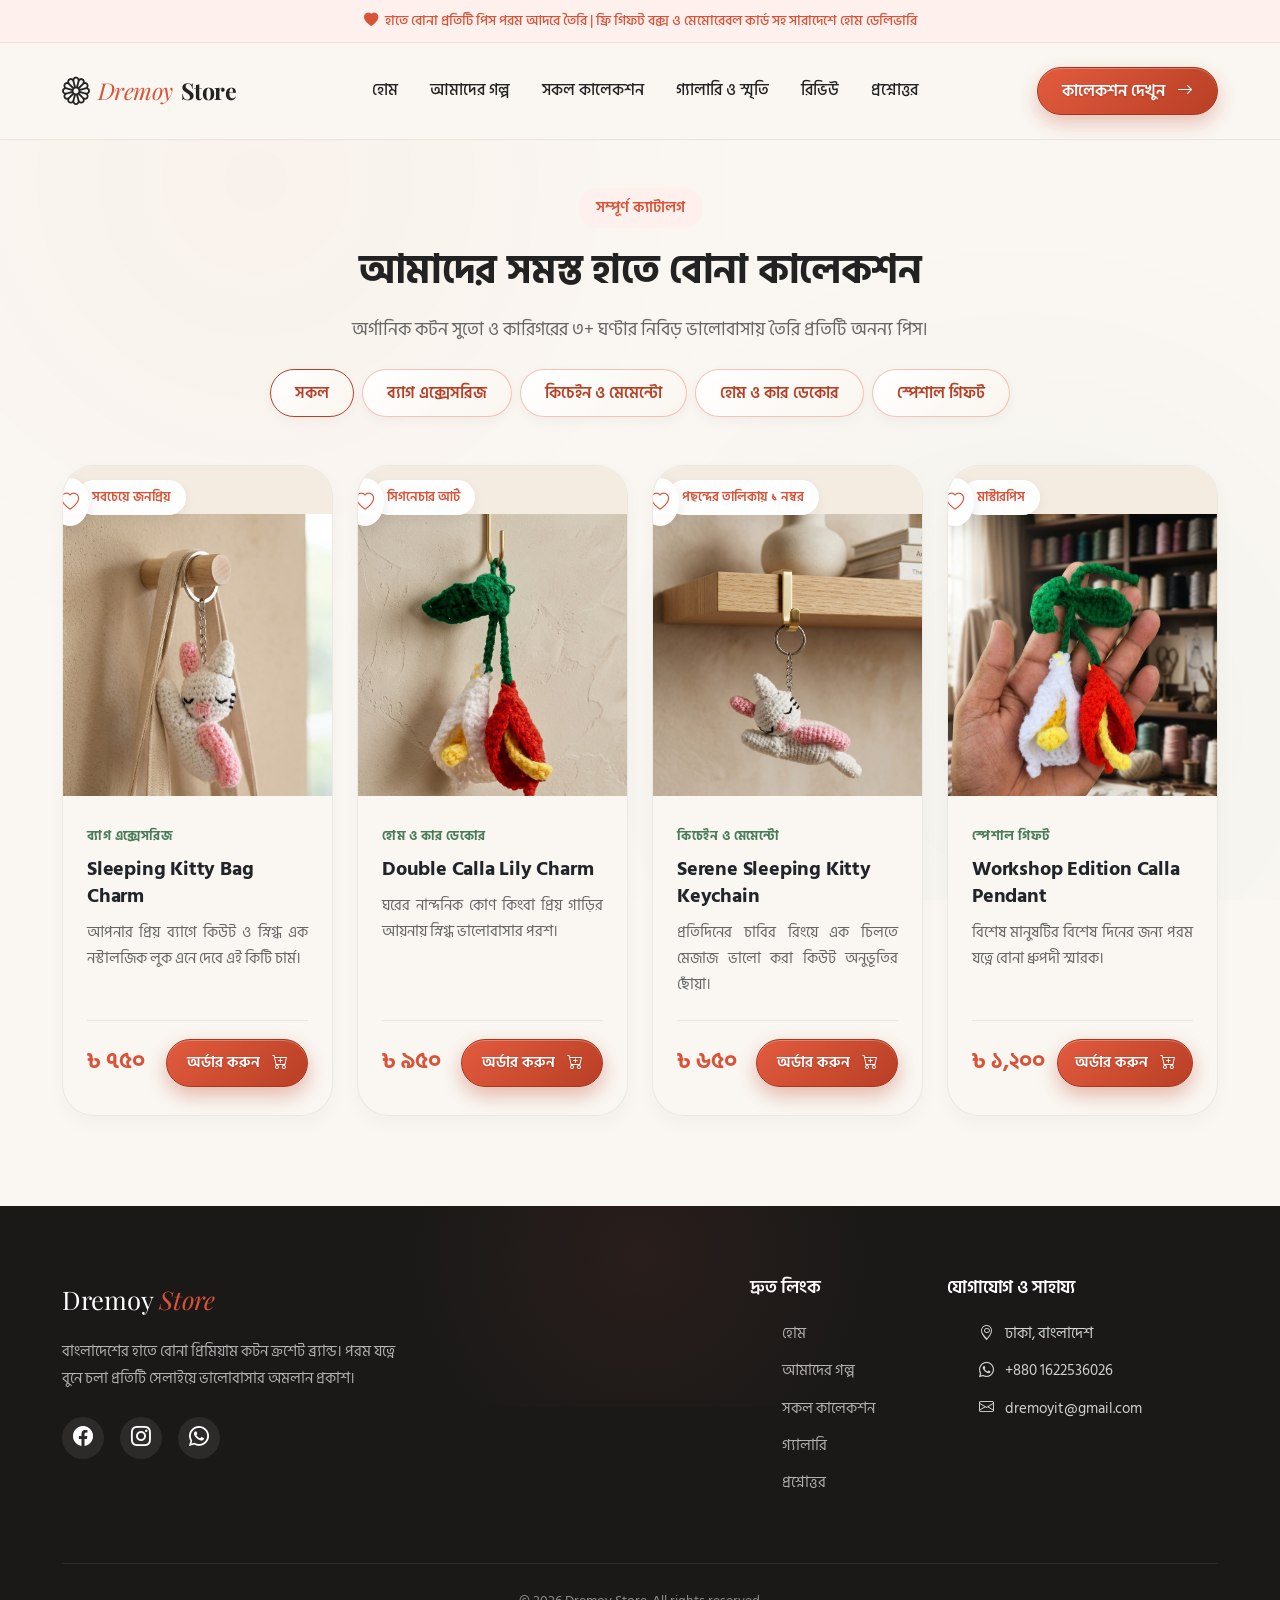
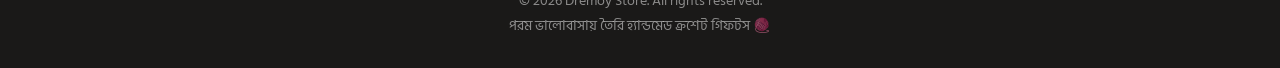
==== collection/index.html @ 5aa5ff94 "Initial commit" ====
<!DOCTYPE html>
<html lang="bn">

<head>
  <meta charset="UTF-8">
  <meta name="viewport" content="width=device-width, initial-scale=1.0">
  <title>সকল কালেকশন — Dremoy Store</title>
  <meta name="description"
    content="Dremoy Store-এর সম্পূর্ণ হাতে বোনা ক্রশেট কালেকশন। ব্যাগ চার্ম, কিচেইন, কার ডেকোর ও বিশেষ গিফট বক্স।">

  <!-- Bootstrap 5.3 CSS -->
  <link href="https://cdn.jsdelivr.net/npm/bootstrap@5.3.3/dist/css/bootstrap.min.css" rel="stylesheet">
  <!-- Bootstrap Icons -->
  <link href="https://cdn.jsdelivr.net/npm/bootstrap-icons@1.11.3/font/bootstrap-icons.min.css" rel="stylesheet">

  <!-- Custom Styles -->
  <link rel="stylesheet" href="../assets/css/styles.css">
</head>

<body>

  <!-- Scroll Progress Indicator Bar -->
  <div id="scrollProgressBar" class="scroll-progress-bar"></div>

  <!-- Custom Glowing Heart Cursor (Desktop Only) -->
  <div id="customCursor" class="custom-cursor" aria-hidden="true"><i class="bi bi-heart-fill cursor-heart-icon"></i></div>

  <!-- Premium Page Loader -->
  <div id="pageLoader" class="page-loader">
    <div class="loader-content text-center">
      <svg class="loader-svg" viewBox="0 0 100 100" fill="none" xmlns="http://www.w3.org/2000/svg">
        <path class="loader-yarn-path" d="M 50 15 C 30 15, 15 30, 15 50 C 15 70, 30 85, 50 85 C 70 85, 85 70, 85 50 C 85 30, 70 15, 50 15 Z M 50 25 C 60 25, 65 35, 50 50 C 35 65, 40 75, 50 75 C 60 75, 75 60, 50 50 C 25 40, 40 25, 50 25 Z" />
        <i class="bi bi-flower1 loader-flower-icon"></i>
      </svg>
      <p class="loader-text">ভালোবাসা দিয়ে তৈরি হচ্ছে...</p>
    </div>
  </div>

  <!-- Top Announcement Bar -->
  <div class="announcement-bar">
    <i class="bi bi-heart-fill me-1"></i> হাতে বোনা প্রতিটি পিস পরম আদরে তৈরি | ফ্রি গিফট বক্স ও মেমোরেবল কার্ড সহ
    সারাদেশে হোম ডেলিভারি
  </div>

  <!-- Navigation Bar -->
  <nav class="navbar navbar-expand-lg navbar-custom" aria-label="Main Navigation">
    <div class="container">
      <a class="navbar-brand navbar-brand-text d-flex align-items-center gap-2" href="../index.html">
        <i class="bi bi-flower1 text-primary-color fs-3"></i>
        <span>Dremoy</span> Store
      </a>
      <button class="navbar-toggler border-0 shadow-none" type="button" data-bs-toggle="collapse"
        data-bs-target="#navbarContent" aria-controls="navbarContent" aria-expanded="false" aria-label="মেনু খুলুন">
        <i class="bi bi-list fs-2 text-dark"></i>
      </button>
      <div class="collapse navbar-collapse" id="navbarContent">
        <ul class="navbar-nav mx-auto mb-2 mb-lg-0">
          <li class="nav-item"><a class="nav-link nav-link-custom" href="../index.html">হোম</a></li>
          <li class="nav-item"><a class="nav-link nav-link-custom" href="../index.html#story">আমাদের গল্প</a></li>
          <li class="nav-item"><a class="nav-link nav-link-custom active" href="index.html">সকল কালেকশন</a></li>
          <li class="nav-item"><a class="nav-link nav-link-custom" href="../gallery/index.html">গ্যালারি ও স্মৃতি</a></li>
          <li class="nav-item"><a class="nav-link nav-link-custom" href="../index.html#reviews">রিভিউ</a></li>
          <li class="nav-item"><a class="nav-link nav-link-custom" href="../index.html#faq">প্রশ্নোত্তর</a></li>
        </ul>
        <div class="d-flex align-items-center gap-3 mt-3 mt-lg-0">
          <a href="index.html" class="btn btn-primary-custom py-2 px-4 fs-6">
            কালেকশন দেখুন <i class="bi bi-arrow-right ms-1"></i>
          </a>
        </div>
      </div>
    </div>
  </nav>

  <!-- Collection Page Header -->
  <section class="section-padding bg-main pt-5">
    <div class="container text-center">
      <span class="section-label">সম্পূর্ণ ক্যাটালগ</span>
      <h1 class="section-title fs-1 mb-3">আমাদের সমস্ত হাতে বোনা কালেকশন</h1>
      <p class="section-subtitle mx-auto mb-4">
        অর্গানিক কটন সুতো ও কারিগরের ৩+ ঘণ্টার নিবিড় ভালোবাসায় তৈরি প্রতিটি অনন্য পিস।
      </p>

      <!-- Category Filter Tabs -->
      <div class="d-flex flex-wrap justify-content-center gap-2 mb-5">
        <button class="btn btn-secondary-custom active py-2 px-4 fs-6">সকল</button>
        <button class="btn btn-secondary-custom py-2 px-4 fs-6">ব্যাগ এক্সেসরিজ</button>
        <button class="btn btn-secondary-custom py-2 px-4 fs-6">কিচেইন ও মেমেন্টো</button>
        <button class="btn btn-secondary-custom py-2 px-4 fs-6">হোম ও কার ডেকোর</button>
        <button class="btn btn-secondary-custom py-2 px-4 fs-6">স্পেশাল গিফট</button>
      </div>
    </div>

    <!-- Product Grid -->
    <div class="container">
      <div class="row g-4">
        <!-- Product 1: Cat on Bag -->
        <div class="col-sm-6 col-lg-3 reveal-fade-up delay-1">
          <div class="product-card">
            <div class="product-img-wrapper">
              <span class="product-badge">সবচেয়ে জনপ্রিয়</span>
              <button class="product-fav-btn" aria-label="উইশলিস্টে যুক্ত করুন"><i class="bi bi-heart"></i></button>
              <a href="../product/sleeping-kitty-bag-charm/index.html">
                <img src="../assets/images/cat-on-bag.jpeg" alt="ঘুমান্ত বিড়াল কটন ব্যাগ চার্ম" class="product-img" loading="lazy">
              </a>
              <button class="product-quick-view" data-bs-toggle="modal" data-bs-target="#orderModal" data-product-name="Sleeping Kitty Bag Charm">
                দ্রুত দেখুন <i class="bi bi-eye ms-1"></i>
              </button>
            </div>
            <div class="product-info">
              <span class="product-category">ব্যাগ এক্সেসরিজ</span>
              <h3 class="product-title"><a href="../product/sleeping-kitty-bag-charm/index.html" class="text-dark text-decoration-none">Sleeping Kitty Bag Charm</a></h3>
              <p class="product-desc">আপনার প্রিয় ব্যাগে কিউট ও স্নিগ্ধ এক নস্টালজিক লুক এনে দেবে এই কিটি চার্ম।</p>
              <div class="product-price-row">
                <span class="product-price">৳ ৭৫০</span>
                <button class="btn btn-primary-custom py-2 px-3 fs-6" data-bs-toggle="modal"
                  data-bs-target="#orderModal" data-product-name="Sleeping Kitty Bag Charm">
                  অর্ডার করুন <i class="bi bi-cart-plus ms-1"></i>
                </button>
              </div>
            </div>
          </div>
        </div>

        <!-- Product 2: Double Calla Lily Charm -->
        <div class="col-sm-6 col-lg-3 reveal-fade-up delay-2">
          <div class="product-card">
            <div class="product-img-wrapper">
              <span class="product-badge">সিগনেচার আর্ট</span>
              <button class="product-fav-btn" aria-label="উইশলিস্টে যুক্ত করুন"><i class="bi bi-heart"></i></button>
              <a href="../product/double-calla-lily-charm/index.html">
                <img src="../assets/images/crochet-flower-wall.jpeg" alt="ডাবল ক্যালা লিলি ওয়াল ও কার চার্ম" class="product-img" loading="lazy">
              </a>
              <button class="product-quick-view" data-bs-toggle="modal" data-bs-target="#orderModal" data-product-name="Double Calla Lily Charm">
                দ্রুত দেখুন <i class="bi bi-eye ms-1"></i>
              </button>
            </div>
            <div class="product-info">
              <span class="product-category">হোম ও কার ডেকোর</span>
              <h3 class="product-title"><a href="../product/double-calla-lily-charm/index.html" class="text-dark text-decoration-none">Double Calla Lily Charm</a></h3>
              <p class="product-desc">ঘরের নান্দনিক কোণ কিংবা প্রিয় গাড়ির আয়নায় স্নিগ্ধ ভালোবাসার পরশ।</p>
              <div class="product-price-row">
                <span class="product-price">৳ ৯৫০</span>
                <button class="btn btn-primary-custom py-2 px-3 fs-6" data-bs-toggle="modal"
                  data-bs-target="#orderModal" data-product-name="Double Calla Lily Charm">
                  অর্ডার করুন <i class="bi bi-cart-plus ms-1"></i>
                </button>
              </div>
            </div>
          </div>
        </div>

        <!-- Product 3: Serene Sleeping Kitty Keychain -->
        <div class="col-sm-6 col-lg-3 reveal-fade-up delay-3">
          <div class="product-card">
            <div class="product-img-wrapper">
              <span class="product-badge">পছন্দের তালিকায় ১ নম্বর</span>
              <button class="product-fav-btn" aria-label="উইশলিস্টে যুক্ত করুন"><i class="bi bi-heart"></i></button>
              <a href="../product/serene-sleeping-kitty-keychain/index.html">
                <img src="../assets/images/sleeping-cat-keychain.jpeg" alt="কিউট স্লিপিং কিটি কিচেইন" class="product-img" loading="lazy">
              </a>
              <button class="product-quick-view" data-bs-toggle="modal" data-bs-target="#orderModal" data-product-name="Serene Sleeping Kitty Keychain">
                দ্রুত দেখুন <i class="bi bi-eye ms-1"></i>
              </button>
            </div>
            <div class="product-info">
              <span class="product-category">কিচেইন ও মেমেন্টো</span>
              <h3 class="product-title"><a href="../product/serene-sleeping-kitty-keychain/index.html" class="text-dark text-decoration-none">Serene Sleeping Kitty Keychain</a></h3>
              <p class="product-desc">প্রতিদিনের চাবির রিংয়ে এক চিলতে মেজাজ ভালো করা কিউট অনুভূতির ছোঁয়া।</p>
              <div class="product-price-row">
                <span class="product-price">৳ ৬৫০</span>
                <button class="btn btn-primary-custom py-2 px-3 fs-6" data-bs-toggle="modal"
                  data-bs-target="#orderModal" data-product-name="Serene Sleeping Kitty Keychain">
                  অর্ডার করুন <i class="bi bi-cart-plus ms-1"></i>
                </button>
              </div>
            </div>
          </div>
        </div>

        <!-- Product 4: Workshop Edition Calla Pendant -->
        <div class="col-sm-6 col-lg-3 reveal-fade-up delay-4">
          <div class="product-card">
            <div class="product-img-wrapper">
              <span class="product-badge">মাস্টারপিস</span>
              <button class="product-fav-btn" aria-label="উইশলিস্টে যুক্ত করুন"><i class="bi bi-heart"></i></button>
              <a href="../product/workshop-edition-calla-pendant/index.html">
                <img src="../assets/images/handmade-in-hand.jpeg" alt="আর্টিসানাল ক্যালা লিলি পেড্যান্ট" class="product-img" loading="lazy">
              </a>
              <button class="product-quick-view" data-bs-toggle="modal" data-bs-target="#orderModal" data-product-name="Workshop Edition Calla Pendant">
                দ্রুত দেখুন <i class="bi bi-eye ms-1"></i>
              </button>
            </div>
            <div class="product-info">
              <span class="product-category">স্পেশাল গিফট</span>
              <h3 class="product-title"><a href="../product/workshop-edition-calla-pendant/index.html" class="text-dark text-decoration-none">Workshop Edition Calla Pendant</a></h3>
              <p class="product-desc">বিশেষ মানুষটির বিশেষ দিনের জন্য পরম যত্নে বোনা ধ্রুপদী স্মারক।</p>
              <div class="product-price-row">
                <span class="product-price">৳ ১,২০০</span>
                <button class="btn btn-primary-custom py-2 px-3 fs-6" data-bs-toggle="modal"
                  data-bs-target="#orderModal" data-product-name="Workshop Edition Calla Pendant">
                  অর্ডার করুন <i class="bi bi-cart-plus ms-1"></i>
                </button>
              </div>
            </div>
          </div>
        </div>
      </div>
    </div>
  </section>

  <!-- Quick Order Modal -->
  <div class="modal fade modal-custom" id="orderModal" tabindex="-1" aria-labelledby="orderModalLabel" aria-hidden="true">
    <div class="modal-dialog modal-dialog-centered">
      <div class="modal-content">
        <div class="modal-header">
          <h5 class="modal-title" id="orderModalLabel">
            <i class="bi bi-bag-check text-primary-color me-2"></i> দ্রুত অর্ডার বা প্রশ্ন করুন
          </h5>
          <button type="button" class="btn-close" data-bs-dismiss="modal" aria-label="বন্ধ করুন"></button>
        </div>
        <div class="modal-body p-4">
          <form id="quickOrderForm">
            <div class="mb-3">
              <label for="modalProductName" class="form-label fw-semibold">পছন্দের প্রোডাক্ট</label>
              <input type="text" class="form-control form-control-custom" id="modalProductName" readonly>
            </div>
            <div class="mb-3">
              <label for="customerName" class="form-label fw-semibold">আপনার নাম *</label>
              <input type="text" class="form-control form-control-custom" id="customerName" placeholder="যেমন: ফারহানা মেহজাবীন" required>
            </div>
            <div class="mb-3">
              <label for="customerPhone" class="form-label fw-semibold">মোবাইল নম্বর *</label>
              <input type="tel" class="form-control form-control-custom" id="customerPhone" placeholder="০১৭০০-০০০০০০" required>
            </div>
            <div class="mb-3">
              <label for="customerAddress" class="form-label fw-semibold">পূর্ণাঙ্গ ঠিকানা *</label>
              <textarea class="form-control form-control-custom" id="customerAddress" rows="2" placeholder="বাড়ি/রোড নম্বর, এলাকা, থানা ও জেলা" required></textarea>
            </div>
            <div class="mb-3">
              <label for="customerNote" class="form-label fw-semibold">বিশেষ উপহার মেসেজ (ঐচ্ছিক)</label>
              <input type="text" class="form-control form-control-custom" id="customerNote" placeholder="গিফট কার্ডে কি লেখা থাকবে?">
            </div>
            <div class="d-grid mt-4">
              <button type="submit" class="btn btn-primary-custom py-3 fs-6">
                হোয়াটসঅ্যাপে অর্ডার পাঠান <i class="bi bi-whatsapp ms-1"></i>
              </button>
            </div>
          </form>
        </div>
      </div>
    </div>
  </div>

  <!-- Toast Notification -->
  <div id="toastNotification" class="toast-custom">
    <i class="bi bi-check-circle-fill text-success fs-5"></i>
    <span id="toastText">উইশলিস্টে যুক্ত করা হয়েছে ❤️</span>
  </div>

  <!-- Back to Top Floating Button -->
  <button id="backToTopBtn" class="back-to-top-btn" aria-label="উপরে যান">
    <svg class="top-yarn-svg" viewBox="0 0 40 40" fill="none" xmlns="http://www.w3.org/2000/svg">
      <circle class="top-yarn-circle" cx="20" cy="20" r="17" />
    </svg>
    <i class="bi bi-arrow-up"></i>
  </button>

  <!-- Footer -->
  <footer class="footer-custom">
    <div class="container">
      <div class="row gy-4">
        <div class="col-lg-4">
          <div class="footer-brand">
            Dremoy <span>Store</span>
          </div>
          <p class="footer-desc">
            বাংলাদেশের হাতে বোনা প্রিমিয়াম কটন ক্রশেট ব্র্যান্ড। পরম যত্নে বুনে চলা প্রতিটি সেলাইয়ে ভালোবাসার অমলান প্রকাশ।
          </p>
          <div class="footer-social d-flex gap-3">
            <a href="#" aria-label="Facebook"><i class="bi bi-facebook fs-5"></i></a>
            <a href="#" aria-label="Instagram"><i class="bi bi-instagram fs-5"></i></a>
            <a href="#" aria-label="WhatsApp"><i class="bi bi-whatsapp fs-5"></i></a>
          </div>
        </div>
        <div class="col-6 col-lg-2 ms-auto">
          <h4 class="footer-title">দ্রুত লিংক</h4>
          <ul class="footer-links">
            <li><a href="../index.html">হোম</a></li>
            <li><a href="../index.html#story">আমাদের গল্প</a></li>
            <li><a href="index.html">সকল কালেকশন</a></li>
            <li><a href="../gallery/index.html">গ্যালারি</a></li>
            <li><a href="../index.html#faq">প্রশ্নোত্তর</a></li>
          </ul>
        </div>
        <div class="col-6 col-lg-3">
          <h4 class="footer-title">যোগাযোগ ও সাহায্য</h4>
          <ul class="footer-links">
            <li><i class="bi bi-geo-alt me-2"></i> ঢাকা, বাংলাদেশ</li>
            <li><i class="bi bi-whatsapp me-2"></i> +880 1622536026</li>
            <li><i class="bi bi-envelope me-2"></i> dremoyit@gmail.com</li>
          </ul>
        </div>
      </div>
      <div class="footer-bottom">
        <div>&copy; 2026 Dremoy Store. All rights reserved.</div>
        <div class="mt-2 mt-md-0">পরম ভালোবাসায় তৈরি হ্যান্ডমেড ক্রশেট গিফটস 🧶</div>
      </div>
    </div>
  </footer>

  <!-- Bootstrap JS -->
  <script src="https://cdn.jsdelivr.net/npm/bootstrap@5.3.3/dist/js/bootstrap.bundle.min.js"></script>
  <!-- Custom JS -->
  <script src="../assets/js/script.js"></script>
</body>

</html>
---- assets/css/styles.css ----
/* ==========================================================================
   Dremoy Store — Premium Handmade Crochet Brand
   Brand Strategy & Editorial UX Design System
   ========================================================================== */

@import url('https://fonts.googleapis.com/css2?family=Hind+Siliguri:wght@300;400;500;600;700&family=Playfair+Display:ital,wght@0,400..900;1,400..900&family=Poppins:ital,wght@0,300;0,400;0,500;0,600;0,700&display=swap');

:root {
  --bg-main: #FAF7F2;
  --white: #FFFFFF;
  --surface-warm: #F4ECE1;
  --primary: #D95338;
  --primary-hover: #B53E24;
  --primary-subtle: #FDF0ED;
  --accent: #4A7C59;
  --accent-light: #EBF3ED;
  --text-dark: #222222;
  --text-muted: #666666;
  --border-light: rgba(34, 34, 34, 0.08);

  --font-bangla: 'Hind Siliguri', 'Poppins', sans-serif;
  --font-heading: 'Hind Siliguri', 'Playfair Display', Georgia, serif;
  --font-latin-serif: 'Playfair Display', Georgia, serif;

  --shadow-sm: 0 6px 18px rgba(34, 34, 34, 0.04);
  --shadow-md: 0 14px 32px rgba(34, 34, 34, 0.06);
  --shadow-lg: 0 22px 48px rgba(34, 34, 34, 0.09);
  --shadow-primary: 0 12px 28px rgba(217, 83, 56, 0.35);

  --radius-sm: 12px;
  --radius-md: 20px;
  --radius-lg: 32px;
  --radius-full: 9999px;

  --transition-smooth: all 0.4s cubic-bezier(0.16, 1, 0.3, 1);
  --transition-bounce: all 0.5s cubic-bezier(0.34, 1.56, 0.64, 1);
}

/* --- Base & Reset --- */
*, *::before, *::after {
  box-sizing: border-box;
  margin: 0;
  padding: 0;
}

html {
  scroll-behavior: smooth;
  font-size: 16px;
}

body {
  background-color: var(--bg-main);
  color: var(--text-dark);
  font-family: var(--font-bangla);
  font-weight: 400;
  line-height: 1.8;
  overflow-x: hidden;
  -webkit-font-smoothing: antialiased;
  -moz-osx-font-smoothing: grayscale;
}

h1, h2, h3, h4, h5, h6, .font-heading {
  font-family: var(--font-heading);
  color: var(--text-dark);
  font-weight: 600;
  line-height: 1.35;
  letter-spacing: -0.01em;
}

a {
  text-decoration: none;
  color: inherit;
  transition: var(--transition-smooth);
}

img {
  max-width: 100%;
  height: auto;
  display: block;
}

/* Accessible focus ring */
a:focus-visible, button:focus-visible, input:focus-visible, textarea:focus-visible {
  outline: 3px solid var(--primary);
  outline-offset: 3px;
  border-radius: 4px;
}

/* --- Announcement Bar --- */
.announcement-bar {
  background-color: var(--primary-subtle);
  color: var(--primary);
  font-size: 0.9rem;
  font-weight: 500;
  padding: 8px 16px;
  text-align: center;
  border-bottom: 1px solid rgba(201, 93, 69, 0.12);
}

/* --- Navigation Bar --- */
.navbar-custom {
  background-color: rgba(250, 247, 242, 0.92);
  backdrop-filter: blur(12px);
  -webkit-backdrop-filter: blur(12px);
  padding: 18px 0;
  position: sticky;
  top: 0;
  z-index: 1000;
  border-bottom: 1px solid var(--border-light);
  transition: var(--transition-smooth);
}

.navbar-brand-text {
  font-family: var(--font-latin-serif);
  font-size: 1.45rem;
  font-weight: 700;
  color: var(--text-dark);
  letter-spacing: -0.02em;
}

.navbar-brand-text span {
  color: var(--primary);
  font-weight: 400;
  font-style: italic;
}

.nav-link-custom {
  font-family: var(--font-bangla);
  font-weight: 500;
  font-size: 1.02rem;
  color: var(--text-dark);
  padding: 8px 16px !important;
  position: relative;
}

.nav-link-custom:hover, .nav-link-custom.active {
  color: var(--primary);
}

.nav-link-custom::after {
  content: '';
  position: absolute;
  bottom: 2px;
  left: 50%;
  width: 0;
  height: 2px;
  background-color: var(--primary);
  transition: var(--transition-smooth);
  transform: translateX(-50%);
  border-radius: 2px;
}

.nav-link-custom:hover::after, .nav-link-custom.active::after {
  width: 60%;
}

/* --- Buttons & UI Elements --- */
.btn-primary-custom {
  background: linear-gradient(135deg, #E25B3E 0%, #B83F25 100%);
  color: #FFFFFF !important;
  padding: 10px 24px;
  border-radius: var(--radius-full);
  font-family: var(--font-bangla);
  font-weight: 600;
  font-size: 0.95rem;
  line-height: 1.4;
  border: 1px solid #A8341B;
  box-shadow: inset 0 1px 0 rgba(255, 255, 255, 0.28), 0 8px 20px rgba(184, 63, 37, 0.3);
  display: inline-flex;
  align-items: center;
  justify-content: center;
  gap: 8px;
  transition: var(--transition-smooth);
  cursor: pointer;
  text-shadow: 0 1px 2px rgba(0, 0, 0, 0.15);
}

.btn-primary-custom:hover {
  background: linear-gradient(135deg, #EF684B 0%, #C7462B 100%);
  border-color: #B83F25;
  transform: translateY(-2px) scale(1.01);
  box-shadow: inset 0 1px 0 rgba(255, 255, 255, 0.35), 0 12px 28px rgba(184, 63, 37, 0.4);
  color: #FFFFFF !important;
}

.btn-secondary-custom {
  background: linear-gradient(135deg, #FFFFFF 0%, #FAF5EE 100%);
  color: #B83F25 !important;
  padding: 10px 24px;
  border-radius: var(--radius-full);
  font-family: var(--font-bangla);
  font-weight: 600;
  font-size: 0.95rem;
  line-height: 1.4;
  border: 1.5px solid rgba(226, 91, 62, 0.35);
  display: inline-flex;
  align-items: center;
  justify-content: center;
  gap: 8px;
  box-shadow: 0 4px 12px rgba(34, 34, 34, 0.04);
  transition: var(--transition-smooth);
  cursor: pointer;
}

.btn-secondary-custom:hover {
  border-color: #B83F25;
  background: linear-gradient(135deg, #FFF9F3 0%, #F5ECE0 100%);
  color: #9C2E17 !important;
  transform: translateY(-2px);
  box-shadow: 0 8px 18px rgba(184, 63, 37, 0.14);
}

.btn-whatsapp-custom {
  background: linear-gradient(135deg, #25D366 0%, #128C7E 100%);
  color: #FFFFFF !important;
  padding: 10px 24px;
  border-radius: var(--radius-full);
  font-family: var(--font-bangla);
  font-weight: 600;
  font-size: 0.95rem;
  line-height: 1.4;
  border: 1px solid #0F7A6E;
  display: inline-flex;
  align-items: center;
  justify-content: center;
  gap: 8px;
  box-shadow: inset 0 1px 0 rgba(255, 255, 255, 0.3), 0 8px 20px rgba(18, 140, 126, 0.3);
  transition: var(--transition-smooth);
  cursor: pointer;
  text-shadow: 0 1px 2px rgba(0, 0, 0, 0.15);
}

.btn-whatsapp-custom:hover {
  background: linear-gradient(135deg, #2BF075 0%, #15A090 100%);
  border-color: #128C7E;
  transform: translateY(-2px) scale(1.01);
  box-shadow: inset 0 1px 0 rgba(255, 255, 255, 0.4), 0 12px 28px rgba(18, 140, 126, 0.4);
  color: #FFFFFF !important;
}

/* --- Section Utilities --- */
.section-padding {
  padding: 90px 0;
}

.section-label {
  display: inline-block;
  font-family: var(--font-bangla);
  font-size: 0.95rem;
  font-weight: 600;
  color: var(--primary);
  background-color: var(--primary-subtle);
  padding: 6px 18px;
  border-radius: var(--radius-full);
  margin-bottom: 16px;
}

.section-title {
  font-size: 2.3rem;
  font-weight: 700;
  margin-bottom: 16px;
  color: var(--text-dark);
}

.section-subtitle {
  font-size: 1.1rem;
  color: var(--text-muted);
  max-width: 620px;
}

/* --- Hero Section (Redesigned Luxury Experience) --- */
.hero-section {
  padding: 110px 0 130px 0;
  position: relative;
  overflow: hidden;
}

.hero-bg-glow {
  position: absolute;
  top: -120px;
  right: -120px;
  width: 600px;
  height: 600px;
  background: radial-gradient(circle, rgba(201, 93, 69, 0.12) 0%, rgba(250, 247, 242, 0) 70%);
  z-index: -1;
  pointer-events: none;
}

.hero-image-glow {
  position: absolute;
  top: 50%;
  left: 50%;
  width: 110%;
  height: 110%;
  transform: translate(-50%, -50%);
  background: radial-gradient(circle, rgba(201, 93, 69, 0.15) 0%, rgba(250, 247, 242, 0) 70%);
  z-index: 1;
  pointer-events: none;
  filter: blur(20px);
}

.badge-tag {
  display: inline-flex;
  align-items: center;
  gap: 10px;
  padding: 8px 22px;
  background-color: var(--white);
  border: 1px solid rgba(201, 93, 69, 0.18);
  border-radius: var(--radius-full);
  font-size: 0.92rem;
  font-weight: 600;
  color: var(--text-dark);
  box-shadow: 0 4px 16px rgba(34, 34, 34, 0.04);
}

.badge-tag .dot {
  width: 8px;
  height: 8px;
  background-color: var(--accent);
  border-radius: 50%;
  box-shadow: 0 0 0 3px rgba(74, 124, 89, 0.2);
}

.hero-title {
  font-size: 2.95rem;
  font-weight: 700;
  line-height: 1.32;
  margin-bottom: 24px;
  letter-spacing: -0.015em;
}

.hero-title em {
  font-family: var(--font-heading);
  font-style: italic;
  color: var(--primary);
  font-weight: 600;
}

.hero-description {
  font-size: 1.12rem;
  color: var(--text-muted);
  margin-bottom: 40px;
  max-width: 480px;
  line-height: 1.8;
}

.btn-hero-primary {
  padding: 16px 36px;
  font-size: 1.05rem;
  box-shadow: 0 14px 32px rgba(201, 93, 69, 0.32);
  transition: all 0.4s cubic-bezier(0.16, 1, 0.3, 1);
}

.btn-hero-primary:hover {
  transform: translateY(-4px) scale(1.02);
  box-shadow: 0 20px 42px rgba(201, 93, 69, 0.42);
}

.btn-hero-secondary {
  padding: 16px 34px;
  font-size: 1.05rem;
  background-color: var(--white);
  border: 1.5px solid var(--border-light);
  box-shadow: var(--shadow-sm);
  transition: all 0.4s cubic-bezier(0.16, 1, 0.3, 1);
}

.btn-hero-secondary:hover {
  border-color: var(--text-dark);
  transform: translateY(-3px);
  box-shadow: var(--shadow-md);
}

/* Hero CTA Group */
.hero-cta-group {
  display: flex;
  flex-wrap: wrap;
  align-items: center;
  gap: 14px;
  margin-bottom: 4px;
}

/* Handcrafted Badges */
.handcrafted-badge-group {
  display: flex;
  flex-wrap: wrap;
  align-items: center;
  gap: 0;
  margin-top: 28px;
  background: rgba(255,255,255,0.75);
  border: 1px solid var(--border-light);
  border-radius: var(--radius-full);
  padding: 6px 16px;
  width: fit-content;
  backdrop-filter: blur(10px);
  box-shadow: 0 2px 12px rgba(34,34,34,0.04);
}

.handcrafted-tag {
  display: inline-flex;
  align-items: center;
  gap: 6px;
  background: none;
  border: none;
  padding: 2px 10px;
  border-radius: 0;
  font-size: 0.84rem;
  font-weight: 500;
  color: var(--text-dark);
  white-space: nowrap;
}

.handcrafted-tag i {
  color: var(--primary);
  font-size: 0.9rem;
}

.hb-sep {
  display: inline-block;
  width: 1px;
  height: 16px;
  background-color: var(--border-light);
  flex-shrink: 0;
}

.hero-social-proof {
  margin-top: 28px;
  padding-top: 24px;
  border-top: 1px solid var(--border-light);
}

/* Hide the old duplicate d-flex social proof structure inside hero-social-proof */
.hero-social-proof > .d-flex,
.hero-social-proof > div.social-proof-text {
  display: none !important;
}

.social-proof-inner {
  display: flex;
  align-items: center;
  gap: 10px;
  flex-wrap: wrap;
}

.rating-stars {
  display: flex;
  align-items: center;
  gap: 3px;
  color: #F5B800;
  font-size: 0.88rem;
}

.rating-score {
  font-family: var(--font-bangla);
  font-weight: 700;
  font-size: 0.95rem;
  color: var(--text-dark);
  letter-spacing: -0.01em;
}

.social-proof-divider {
  display: inline-block;
  width: 1px;
  height: 18px;
  background-color: var(--border-light);
  flex-shrink: 0;
}

.social-proof-text {
  font-family: var(--font-bangla);
  font-size: 0.9rem;
  color: var(--text-muted);
  line-height: 1.4;
}

.social-proof-text strong {
  color: var(--text-dark);
  font-weight: 600;
}

.hero-image-wrapper {
  position: relative;
  padding: 24px;
}

.hero-main-card {
  background-color: var(--white);
  border-radius: var(--radius-lg);
  padding: 18px;
  box-shadow: 0 30px 60px rgba(34, 34, 34, 0.12);
  position: relative;
  z-index: 2;
  overflow: hidden;
  border: 1px solid rgba(255, 255, 255, 0.8);
  animation: heroFloatImage 6s ease-in-out infinite;
}

.hero-main-img {
  width: 100%;
  height: 520px;
  object-fit: cover;
  border-radius: var(--radius-md);
  transition: var(--transition-smooth);
}

.hero-main-card:hover .hero-main-img {
  transform: scale(1.03);
}

/* Luxury Floating Badges */
.floating-badge {
  position: absolute;
  background: rgba(255, 255, 255, 0.95);
  backdrop-filter: blur(16px);
  -webkit-backdrop-filter: blur(16px);
  padding: 14px 22px;
  border-radius: var(--radius-md);
  box-shadow: 0 16px 36px rgba(34, 34, 34, 0.1);
  border: 1.5px solid rgba(255, 255, 255, 0.9);
  display: flex;
  align-items: center;
  gap: 14px;
  z-index: 10;
  transition: var(--transition-smooth);
}

.floating-badge-1 {
  top: 30px;
  left: -24px;
  animation: heroFloatBadge1 5s ease-in-out infinite;
}

.floating-badge-2 {
  bottom: 30px;
  right: -24px;
  animation: heroFloatBadge2 5.5s ease-in-out infinite;
}

/* Animations */
@keyframes heroFloatImage {
  0%, 100% { transform: translateY(0); }
  50% { transform: translateY(-10px); }
}

@keyframes heroFloatBadge1 {
  0%, 100% { transform: translateY(0); }
  50% { transform: translateY(-8px); }
}

@keyframes heroFloatBadge2 {
  0%, 100% { transform: translateY(0); }
  50% { transform: translateY(8px); }
}

/* Hero Entrance Animations */
.hero-fade-1 { animation: heroFadeUp 0.7s cubic-bezier(0.16, 1, 0.3, 1) 0.1s both; }
.hero-fade-2 { animation: heroFadeUp 0.7s cubic-bezier(0.16, 1, 0.3, 1) 0.2s both; }
.hero-fade-3 { animation: heroFadeUp 0.7s cubic-bezier(0.16, 1, 0.3, 1) 0.3s both; }
.hero-fade-4 { animation: heroFadeUp 0.7s cubic-bezier(0.16, 1, 0.3, 1) 0.4s both; }
.hero-fade-5 { animation: heroFadeUp 0.7s cubic-bezier(0.16, 1, 0.3, 1) 0.5s both; }
.hero-fade-6 { animation: heroFadeUp 0.7s cubic-bezier(0.16, 1, 0.3, 1) 0.6s both; }
.hero-fade-right { animation: heroFadeRight 0.9s cubic-bezier(0.16, 1, 0.3, 1) 0.2s both; }

@keyframes heroFadeUp {
  from {
    opacity: 0;
    transform: translateY(28px);
  }
  to {
    opacity: 1;
    transform: translateY(0);
  }
}

@keyframes heroFadeRight {
  from {
    opacity: 0;
    transform: translateX(30px);
  }
  to {
    opacity: 1;
    transform: translateX(0);
  }
}

/* --- Story Section (Editorial Luxury Storytelling) --- */
.story-section {
  background-color: var(--surface-warm);
  padding: 110px 0 130px 0;
  position: relative;
}

.story-card {
  background-color: var(--white);
  border-radius: var(--radius-lg);
  padding: 64px 56px;
  box-shadow: 0 24px 54px rgba(34, 34, 34, 0.07);
  border: 1px solid rgba(255, 255, 255, 0.9);
  transition: transform 0.6s cubic-bezier(0.16, 1, 0.3, 1), box-shadow 0.6s cubic-bezier(0.16, 1, 0.3, 1);
}

.story-fade-card {
  animation: storyFadeUp 0.8s cubic-bezier(0.16, 1, 0.3, 1) 0.2s both;
}

.story-img-wrapper {
  position: relative;
  border-radius: var(--radius-lg);
  overflow: hidden;
  box-shadow: 0 20px 45px rgba(34, 34, 34, 0.12);
  border: 1px solid rgba(255, 255, 255, 0.8);
  transition: transform 0.5s cubic-bezier(0.16, 1, 0.3, 1);
}

.story-img-wrapper:hover {
  transform: translateY(-4px);
}

.story-img {
  width: 100%;
  height: 520px;
  object-fit: cover;
  border-radius: var(--radius-lg);
  transition: transform 0.6s cubic-bezier(0.16, 1, 0.3, 1);
}

.story-img-wrapper:hover .story-img {
  transform: scale(1.03);
}

.story-heading {
  font-size: 2.35rem;
  font-weight: 700;
  line-height: 1.35;
  color: var(--text-dark);
}

.story-paragraph {
  font-size: 1.08rem;
  color: var(--text-muted);
  line-height: 1.85;
  text-align: justify;
}

.story-quote {
  background-color: #FAF5EE;
  border-left: 4px solid var(--primary);
  border-radius: 0 var(--radius-md) var(--radius-md) 0;
  padding: 24px 30px;
  margin: 32px 0;
  font-family: var(--font-heading);
  font-style: italic;
  color: var(--text-dark);
  font-size: 1.12rem;
  line-height: 1.8;
  box-shadow: 0 4px 18px rgba(201, 93, 69, 0.05);
}

@keyframes storyFadeUp {
  from {
    opacity: 0;
    transform: translateY(30px);
  }
  to {
    opacity: 1;
    transform: translateY(0);
  }
}

/* --- Why Choose Us (Highlights - Premium MotionSites Redesign) --- */
.highlights-section {
  background-color: var(--bg-main);
  padding: 110px 0 130px 0;
  position: relative;
}

.highlight-card {
  background-color: var(--white);
  border-radius: var(--radius-lg);
  padding: 44px 32px;
  border: 1px solid rgba(34, 34, 34, 0.06);
  height: 100%;
  display: flex;
  flex-direction: column;
  transition: all 0.5s cubic-bezier(0.16, 1, 0.3, 1);
  box-shadow: 0 8px 24px rgba(34, 34, 34, 0.03);
  position: relative;
  overflow: hidden;
}

.highlight-card:hover {
  transform: translateY(-8px);
  box-shadow: 0 24px 50px rgba(34, 34, 34, 0.09);
  border-color: rgba(201, 93, 69, 0.22);
}

.highlight-icon-wrapper {
  width: 68px;
  height: 68px;
  border-radius: var(--radius-md);
  background-color: var(--primary-subtle);
  color: var(--primary);
  display: flex;
  align-items: center;
  justify-content: center;
  font-size: 1.85rem;
  margin-bottom: 26px;
  transition: all 0.5s cubic-bezier(0.16, 1, 0.3, 1);
  box-shadow: 0 6px 16px rgba(201, 93, 69, 0.08);
}

.highlight-card:hover .highlight-icon-wrapper {
  transform: scale(1.12) rotate(4deg);
  background-color: var(--primary);
  color: var(--white);
  box-shadow: 0 12px 28px rgba(201, 93, 69, 0.3);
}

.highlight-card-title {
  font-size: 1.3rem;
  font-weight: 700;
  margin-bottom: 14px;
  color: var(--text-dark);
  letter-spacing: -0.01em;
}

.highlight-card-desc {
  font-size: 1.02rem;
  color: var(--text-muted);
  line-height: 1.8;
  flex-grow: 1;
  text-align: justify;
}

/* --- Signature Collection Section (Luxury Product Redesign) --- */
.collection-section {
  background-color: var(--white);
  padding: 110px 0 130px 0;
  position: relative;
}

.product-card {
  background-color: var(--bg-main);
  border-radius: var(--radius-lg);
  overflow: hidden;
  border: 1px solid rgba(34, 34, 34, 0.07);
  height: 100%;
  display: flex;
  flex-direction: column;
  transition: all 0.5s cubic-bezier(0.16, 1, 0.3, 1);
  box-shadow: 0 8px 20px rgba(34, 34, 34, 0.03);
}

.product-card:hover {
  transform: translateY(-10px);
  box-shadow: 0 24px 50px rgba(34, 34, 34, 0.1);
  border-color: rgba(201, 93, 69, 0.2);
}

.product-img-wrapper {
  position: relative;
  height: 330px;
  overflow: hidden;
  background-color: var(--surface-warm);
}

.product-img {
  width: 100%;
  height: 100%;
  object-fit: cover;
  transition: transform 0.7s cubic-bezier(0.16, 1, 0.3, 1);
}

.product-card:hover .product-img {
  transform: scale(1.08);
}

.product-badge {
  position: absolute;
  top: 14px;
  left: 14px;
  background-color: rgba(255, 255, 255, 0.95);
  backdrop-filter: blur(12px);
  -webkit-backdrop-filter: blur(12px);
  padding: 5px 14px;
  border-radius: var(--radius-full);
  font-size: 0.8rem;
  font-weight: 600;
  color: var(--primary);
  border: 1px solid rgba(255, 255, 255, 0.8);
  box-shadow: 0 4px 12px rgba(34, 34, 34, 0.06);
  z-index: 6;
  max-width: calc(100% - 70px);
  white-space: nowrap;
  overflow: hidden;
  text-overflow: ellipsis;
}

.product-fav-btn {
  position: absolute;
  top: 12px;
  right: 12px;
  width: 38px;
  height: 38px;
  border-radius: 50%;
  background-color: rgba(255, 255, 255, 0.95);
  backdrop-filter: blur(12px);
  -webkit-backdrop-filter: blur(12px);
  border: 1px solid rgba(255, 255, 255, 0.8);
  display: flex;
  align-items: center;
  justify-content: center;
  color: var(--primary);
  box-shadow: 0 4px 14px rgba(34, 34, 34, 0.1);
  cursor: pointer;
  z-index: 10;
  padding: 0;
  overflow: visible;
  transition: all 0.35s cubic-bezier(0.16, 1, 0.3, 1);
}

.product-fav-btn i {
  font-size: 1.15rem;
  line-height: 1;
  display: flex;
  align-items: center;
  justify-content: center;
}

.product-fav-btn:hover {
  color: var(--primary-hover);
  transform: scale(1.12);
  background-color: var(--white);
  box-shadow: 0 6px 18px rgba(217, 83, 56, 0.25);
}

.product-fav-btn.active {
  color: var(--primary);
  background-color: var(--white);
  box-shadow: 0 6px 18px rgba(217, 83, 56, 0.3);
  animation: wishlistHeartPulse 0.4s cubic-bezier(0.34, 1.56, 0.64, 1);
}

@keyframes wishlistHeartPulse {
  0% { transform: scale(1); }
  50% { transform: scale(1.3); }
  100% { transform: scale(1); }
}

/* Quick View Hover Button */
.product-quick-view {
  position: absolute;
  bottom: 18px;
  left: 50%;
  transform: translateX(-50%) translateY(20px);
  opacity: 0;
  background: rgba(255, 255, 255, 0.95);
  backdrop-filter: blur(12px);
  color: var(--text-dark);
  border: 1px solid rgba(255, 255, 255, 0.8);
  padding: 10px 22px;
  border-radius: var(--radius-full);
  font-family: var(--font-bangla);
  font-size: 0.9rem;
  font-weight: 600;
  box-shadow: 0 10px 24px rgba(34, 34, 34, 0.12);
  cursor: pointer;
  transition: all 0.4s cubic-bezier(0.16, 1, 0.3, 1);
  z-index: 5;
  white-space: nowrap;
}

.product-card:hover .product-quick-view {
  opacity: 1;
  transform: translateX(-50%) translateY(0);
}

.product-quick-view:hover {
  background-color: var(--primary);
  color: var(--white);
  border-color: var(--primary);
}

.product-info {
  padding: 28px 24px;
  display: flex;
  flex-direction: column;
  flex-grow: 1;
}

.product-category {
  font-size: 0.84rem;
  color: var(--accent);
  font-weight: 700;
  text-transform: uppercase;
  letter-spacing: 0.04em;
  margin-bottom: 8px;
}

.product-title {
  font-size: 1.25rem;
  font-weight: 700;
  color: var(--text-dark);
  margin-bottom: 10px;
}

.product-desc {
  font-size: 0.95rem;
  color: var(--text-muted);
  margin-bottom: 22px;
  line-height: 1.7;
  flex-grow: 1;
  text-align: justify;
}

.product-price-row {
  display: flex;
  align-items: center;
  justify-content: space-between;
  gap: 12px;
  padding-top: 18px;
  border-top: 1px solid var(--border-light);
}

.product-price {
  font-size: 1.35rem;
  font-weight: 700;
  color: var(--primary);
  white-space: nowrap !important;
  flex-shrink: 0 !important;
}

.product-price-row .btn-primary-custom {
  width: auto !important;
  white-space: nowrap !important;
  padding: 10px 20px !important;
  font-size: 0.95rem !important;
  box-shadow: inset 0 1px 0 rgba(255, 255, 255, 0.28), 0 8px 20px rgba(184, 63, 37, 0.35) !important;
}

.btn-add-cart {
  width: 42px;
  height: 42px;
  border-radius: 50%;
  background-color: var(--primary);
  color: var(--white);
  border: none;
  display: flex;
  align-items: center;
  justify-content: center;
  font-size: 1.1rem;
  cursor: pointer;
  transition: var(--transition-smooth);
}

.btn-add-cart:hover {
  background-color: var(--primary-hover);
  transform: scale(1.08);
}

/* --- Lifestyle Section (Editorial Luxury Experience) --- */
.lifestyle-section {
  background-color: var(--bg-main);
  padding: 110px 0 130px 0;
  position: relative;
}

.lifestyle-card {
  position: relative;
  border-radius: var(--radius-lg);
  overflow: hidden;
  box-shadow: 0 10px 28px rgba(34, 34, 34, 0.06);
  height: 360px;
  border: 1px solid rgba(34, 34, 34, 0.08);
  transition: all 0.5s cubic-bezier(0.16, 1, 0.3, 1);
}

.lifestyle-card:hover {
  transform: translateY(-8px);
  box-shadow: 0 24px 50px rgba(34, 34, 34, 0.14);
  border-color: rgba(201, 93, 69, 0.3);
}

.lifestyle-img {
  width: 100%;
  height: 100%;
  object-fit: cover;
  transition: transform 0.7s cubic-bezier(0.16, 1, 0.3, 1);
}

.lifestyle-card:hover .lifestyle-img {
  transform: scale(1.08);
}

.lifestyle-overlay {
  position: absolute;
  inset: 0;
  background: linear-gradient(to top, rgba(18, 16, 15, 0.9) 0%, rgba(18, 16, 15, 0.45) 55%, rgba(18, 16, 15, 0.05) 100%);
  padding: 32px 28px;
  display: flex;
  flex-direction: column;
  justify-content: flex-end;
  color: var(--white);
  transition: all 0.5s cubic-bezier(0.16, 1, 0.3, 1);
}

.lifestyle-card:hover .lifestyle-overlay {
  background: linear-gradient(to top, rgba(18, 16, 15, 0.95) 0%, rgba(18, 16, 15, 0.55) 60%, rgba(18, 16, 15, 0.1) 100%);
}

.lifestyle-title {
  font-family: var(--font-heading);
  font-size: 1.35rem;
  font-weight: 700;
  color: var(--white);
  margin-bottom: 8px;
  text-shadow: 0 2px 10px rgba(0, 0, 0, 0.5);
  letter-spacing: -0.01em;
}

.lifestyle-desc {
  font-size: 0.98rem;
  color: rgba(255, 255, 255, 0.92);
  line-height: 1.65;
  text-shadow: 0 1px 6px rgba(0, 0, 0, 0.4);
  text-align: justify;
}

/* --- Customer Reviews Section (Premium Social Proof) --- */
.reviews-section {
  background-color: var(--surface-warm);
  padding: 110px 0 130px 0;
  position: relative;
}

.review-card {
  background-color: var(--white);
  border-radius: var(--radius-lg);
  padding: 40px 32px;
  box-shadow: 0 10px 28px rgba(34, 34, 34, 0.04);
  border: 1px solid rgba(34, 34, 34, 0.06);
  height: 100%;
  display: flex;
  flex-direction: column;
  justify-content: space-between;
  transition: all 0.5s cubic-bezier(0.16, 1, 0.3, 1);
  position: relative;
}

.review-card:hover {
  transform: translateY(-8px);
  box-shadow: 0 24px 50px rgba(34, 34, 34, 0.09);
  border-color: rgba(201, 93, 69, 0.22);
}

.review-stars {
  color: #F5A623;
  font-size: 1.05rem;
  letter-spacing: 2px;
}

.verified-badge {
  font-size: 0.8rem;
  font-weight: 600;
  color: var(--accent);
  background-color: var(--accent-light);
  padding: 4px 12px;
  border-radius: var(--radius-full);
  display: inline-flex;
  align-items: center;
}

.review-text {
  font-size: 1.05rem;
  color: var(--text-dark);
  margin-bottom: 28px;
  line-height: 1.8;
  font-style: italic;
  text-align: justify;
}

.review-author {
  display: flex;
  align-items: center;
  gap: 16px;
  padding-top: 20px;
  border-top: 1px solid var(--border-light);
}

.author-avatar {
  width: 48px;
  height: 48px;
  border-radius: 50%;
  background-color: var(--primary-subtle);
  color: var(--primary);
  display: flex;
  align-items: center;
  justify-content: center;
  font-weight: 700;
  font-size: 1.15rem;
  box-shadow: 0 4px 12px rgba(201, 93, 69, 0.1);
}

.author-name {
  font-weight: 700;
  font-size: 1.02rem;
  color: var(--text-dark);
  margin-bottom: 2px;
}

.author-location {
  font-size: 0.88rem;
  color: var(--text-muted);
}

/* --- FAQ Section (Luxury Accordion Experience) --- */
.faq-section {
  background-color: var(--white);
  padding: 110px 0 130px 0;
  position: relative;
}

.faq-container {
  max-width: 840px;
  margin: 0 auto;
}

.faq-item {
  border: 1.5px solid rgba(34, 34, 34, 0.07);
  border-radius: var(--radius-md);
  margin-bottom: 20px;
  overflow: hidden;
  transition: all 0.4s cubic-bezier(0.16, 1, 0.3, 1);
  background-color: var(--bg-main);
}

.faq-item:hover {
  transform: translateY(-2px);
  border-color: rgba(201, 93, 69, 0.2);
  box-shadow: 0 10px 24px rgba(34, 34, 34, 0.04);
}

.faq-item.active {
  border-color: rgba(201, 93, 69, 0.35);
  box-shadow: 0 16px 36px rgba(34, 34, 34, 0.07);
  background-color: var(--white);
}

.faq-button {
  width: 100%;
  padding: 24px 30px;
  background-color: transparent;
  border: none;
  text-align: left;
  font-family: var(--font-bangla);
  font-size: 1.12rem;
  font-weight: 600;
  color: var(--text-dark);
  display: flex;
  align-items: center;
  justify-content: space-between;
  cursor: pointer;
  transition: all 0.4s cubic-bezier(0.16, 1, 0.3, 1);
}

.faq-topic-icon {
  width: 44px;
  height: 44px;
  border-radius: 50%;
  background-color: var(--white);
  border: 1px solid var(--border-light);
  color: var(--primary);
  display: flex;
  align-items: center;
  justify-content: center;
  font-size: 1.2rem;
  flex-shrink: 0;
  transition: all 0.4s cubic-bezier(0.16, 1, 0.3, 1);
  box-shadow: 0 4px 12px rgba(34, 34, 34, 0.03);
}

.faq-item.active .faq-topic-icon {
  background-color: var(--primary);
  color: var(--white);
  border-color: var(--primary);
  box-shadow: 0 6px 16px rgba(201, 93, 69, 0.25);
}

.faq-icon-box {
  width: 36px;
  height: 36px;
  border-radius: 50%;
  background-color: var(--white);
  display: flex;
  align-items: center;
  justify-content: center;
  flex-shrink: 0;
  transition: all 0.4s cubic-bezier(0.16, 1, 0.3, 1);
  box-shadow: 0 2px 8px rgba(34, 34, 34, 0.04);
}

.faq-icon {
  font-size: 1.05rem;
  transition: transform 0.4s cubic-bezier(0.16, 1, 0.3, 1);
  color: var(--primary);
}

.faq-item.active .faq-icon {
  transform: rotate(180deg);
}

.faq-answer {
  max-height: 0;
  overflow: hidden;
  transition: max-height 0.45s cubic-bezier(0, 1, 0, 1);
  background-color: var(--white);
}

.faq-answer-inner {
  padding: 0 30px 28px 84px;
  font-size: 1.05rem;
  color: var(--text-muted);
  line-height: 1.85;
  border-top: 1px solid rgba(34, 34, 34, 0.04);
  padding-top: 18px;
}

@media (max-width: 575.98px) {
  .faq-answer-inner {
    padding-left: 24px;
  }
}

/* --- Final CTA Section (Strong Conversion Experience) --- */
.cta-section {
  background-color: var(--bg-main);
  padding: 110px 0 130px 0;
  position: relative;
}

.cta-card {
  background: linear-gradient(135deg, #FAF4EB 0%, #F5E8D8 50%, #EFE0CE 100%);
  border-radius: var(--radius-lg);
  padding: 80px 48px;
  text-align: center;
  border: 1.5px solid rgba(201, 93, 69, 0.2);
  box-shadow: 0 28px 60px rgba(34, 34, 34, 0.08);
  position: relative;
  overflow: hidden;
}

.cta-bg-glow {
  position: absolute;
  border-radius: 50%;
  pointer-events: none;
  filter: blur(40px);
}

.cta-bg-glow-1 {
  top: -80px;
  left: -80px;
  width: 320px;
  height: 320px;
  background: radial-gradient(circle, rgba(201, 93, 69, 0.15) 0%, rgba(255, 255, 255, 0) 70%);
}

.cta-bg-glow-2 {
  bottom: -80px;
  right: -80px;
  width: 320px;
  height: 320px;
  background: radial-gradient(circle, rgba(74, 124, 89, 0.15) 0%, rgba(255, 255, 255, 0) 70%);
}

/* Floating Gift Illustration */
.cta-gift-illustration {
  display: flex;
  justify-content: center;
  align-items: center;
  position: relative;
  z-index: 2;
}

.cta-gift-circle {
  width: 80px;
  height: 80px;
  border-radius: 50%;
  background: rgba(255, 255, 255, 0.94);
  backdrop-filter: blur(16px);
  border: 1.5px solid rgba(255, 255, 255, 0.9);
  color: var(--primary);
  display: flex;
  align-items: center;
  justify-content: center;
  font-size: 2.2rem;
  box-shadow: 0 14px 32px rgba(201, 93, 69, 0.25);
  animation: ctaFloatGift 5s ease-in-out infinite;
}

@keyframes ctaFloatGift {
  0%, 100% { transform: translateY(0) rotate(0deg); }
  50% { transform: translateY(-12px) rotate(4deg); }
}

.cta-badge {
  display: inline-flex;
  align-items: center;
  gap: 8px;
  padding: 8px 22px;
  background-color: rgba(255, 255, 255, 0.9);
  backdrop-filter: blur(10px);
  border: 1px solid rgba(201, 93, 69, 0.2);
  border-radius: var(--radius-full);
  font-size: 0.92rem;
  color: var(--accent);
  font-weight: 600;
  box-shadow: 0 4px 16px rgba(34, 34, 34, 0.04);
  position: relative;
  z-index: 2;
}

.cta-title {
  position: relative;
  z-index: 2;
  font-size: 2.6rem !important;
  font-weight: 700;
  color: var(--text-dark);
}

.cta-subtitle {
  position: relative;
  z-index: 2;
  font-size: 1.15rem;
  color: var(--text-muted);
  max-width: 580px;
}

.cta-trust-points {
  position: relative;
  z-index: 2;
  font-size: 0.98rem;
  font-weight: 600;
  color: var(--text-dark);
}

.cta-trust-points span {
  background-color: rgba(255, 255, 255, 0.8);
  padding: 6px 16px;
  border-radius: var(--radius-full);
  border: 1px solid var(--border-light);
  box-shadow: 0 2px 8px rgba(34, 34, 34, 0.03);
}

.btn-cta-primary {
  padding: 18px 42px !important;
  font-size: 1.08rem !important;
  box-shadow: 0 16px 36px rgba(201, 93, 69, 0.35) !important;
  transition: all 0.4s cubic-bezier(0.16, 1, 0.3, 1) !important;
}

.btn-cta-primary:hover {
  transform: translateY(-4px) scale(1.02) !important;
  box-shadow: 0 22px 46px rgba(201, 93, 69, 0.45) !important;
}

.btn-cta-whatsapp {
  padding: 18px 40px !important;
  font-size: 1.08rem !important;
  box-shadow: 0 16px 36px rgba(37, 211, 102, 0.3) !important;
  transition: all 0.4s cubic-bezier(0.16, 1, 0.3, 1) !important;
}

.btn-cta-whatsapp:hover {
  transform: translateY(-4px) scale(1.02) !important;
  box-shadow: 0 22px 46px rgba(37, 211, 102, 0.42) !important;
}

/* --- Quick Order Modal --- */
.modal-custom .modal-content {
  border-radius: var(--radius-md);
  border: 1px solid var(--border-light);
  box-shadow: var(--shadow-lg);
  background-color: var(--bg-main);
  padding: 10px;
}

.modal-custom .modal-header {
  border-bottom: 1px solid var(--border-light);
  padding: 20px 24px;
}

.modal-custom .modal-title {
  font-size: 1.3rem;
  font-weight: 700;
}

.modal-custom .modal-body {
  padding: 24px;
}

.form-label-custom {
  font-weight: 600;
  font-size: 0.95rem;
  margin-bottom: 6px;
  color: var(--text-dark);
}

.form-control-custom, .form-select-custom {
  background-color: var(--white);
  border: 1.5px solid var(--border-light);
  border-radius: var(--radius-sm);
  padding: 12px 16px;
  font-family: var(--font-bangla);
  font-size: 1rem;
  color: var(--text-dark);
  transition: var(--transition-smooth);
}

.form-control-custom:focus, .form-select-custom:focus {
  border-color: var(--primary);
  box-shadow: 0 0 0 4px var(--primary-subtle);
  outline: none;
}

/* --- Toast Notification --- */
.toast-custom {
  position: fixed;
  bottom: 24px;
  right: 24px;
  background-color: var(--text-dark);
  color: var(--white);
  padding: 14px 24px;
  border-radius: var(--radius-full);
  font-family: var(--font-bangla);
  font-size: 0.95rem;
  box-shadow: var(--shadow-lg);
  z-index: 9999;
  display: flex;
  align-items: center;
  gap: 10px;
  transform: translateY(100px);
  opacity: 0;
  transition: var(--transition-smooth);
}

.toast-custom.show {
  transform: translateY(0);
  opacity: 1;
}

/* --- Footer --- */
.footer-custom {
  background-color: #1A1918;
  color: rgba(255, 255, 255, 0.8);
  padding: 70px 0 30px 0;
  font-size: 0.95rem;
}

.footer-brand {
  font-family: var(--font-latin-serif);
  font-size: 1.6rem;
  color: var(--white);
  margin-bottom: 16px;
}

.footer-brand span {
  color: var(--primary);
  font-style: italic;
}

.footer-desc {
  color: rgba(255, 255, 255, 0.65);
  max-width: 340px;
  margin-bottom: 24px;
}

.footer-title {
  color: var(--white);
  font-size: 1.1rem;
  font-weight: 600;
  margin-bottom: 20px;
}

.footer-links {
  list-style: none;
}

.footer-links li {
  margin-bottom: 10px;
}

.footer-links a {
  color: rgba(255, 255, 255, 0.65);
  transition: var(--transition-smooth);
}

.footer-links a:hover {
  color: var(--primary);
  padding-left: 4px;
}

.footer-bottom {
  border-top: 1px solid rgba(255, 255, 255, 0.08);
  margin-top: 50px;
  padding-top: 24px;
  display: flex;
  flex-direction: column;
  flex-md-row: row;
  align-items: center;
  justify-content: space-between;
  color: rgba(255, 255, 255, 0.5);
  font-size: 0.88rem;
}

/* --- Global Mobile-First Responsiveness & Breakpoint Architecture --- */

/* Prevent Horizontal Overflow & Ensure Touch Targets */
html, body {
  overflow-x: hidden !important;
  max-width: 100vw;
  width: 100%;
}

body.menu-open {
  overflow: hidden !important;
  touch-action: none;
}

img, svg, video {
  max-width: 100%;
  height: auto;
}

button, .btn, a.btn-primary-custom, a.btn-secondary-custom, a.btn-whatsapp-custom {
  min-height: 48px;
}

/* Mobile Navigation Dropdown (Under 992px) */
@media (max-width: 991.98px) {
  .navbar-custom {
    padding: 14px 0;
    position: sticky;
    top: 0;
    z-index: 1060;
  }

  .navbar-collapse {
    background-color: var(--bg-main);
    padding: 20px 16px;
    border-radius: var(--radius-sm);
    margin-top: 12px;
    box-shadow: 0 10px 30px rgba(34, 34, 34, 0.08);
    border: 1px solid var(--border-light);
  }

  .navbar-collapse .navbar-nav {
    width: 100%;
    text-align: center;
    margin-bottom: 16px !important;
  }

  .navbar-collapse .nav-item {
    margin: 4px 0;
  }

  .navbar-collapse .nav-link-custom {
    font-size: 1.1rem;
    padding: 10px 0;
    display: block;
  }
}

/* 1. Mobile Breakpoint: 320px to 575.98px */
@media (max-width: 575.98px) {
  .section-padding {
    padding: 60px 0 !important;
  }

  .announcement-bar {
    font-size: 0.78rem;
    padding: 8px 12px;
    line-height: 1.4;
  }

  /* Hero Section */
  .hero-section {
    padding: 36px 0 50px 0;
    text-align: center;
  }

  .badge-tag {
    margin-left: auto;
    margin-right: auto;
    font-size: 0.8rem;
    padding: 6px 14px;
  }

  .hero-title {
    font-size: 1.85rem !important;
    line-height: 1.35 !important;
    margin-bottom: 16px;
  }

  .hero-description {
    font-size: 0.98rem !important;
    margin-left: auto;
    margin-right: auto;
    margin-bottom: 24px;
  }

  .hero-cta-group {
    flex-direction: column !important;
    width: 100%;
    gap: 12px !important;
  }

  .btn-hero-primary,
  .btn-hero-secondary,
  .hero-cta-group .btn-primary-custom,
  .hero-cta-group .btn-secondary-custom,
  .cta-card .btn-primary-custom,
  .cta-card .btn-whatsapp-custom {
    width: auto !important;
    max-width: 100%;
    padding: 10px 20px !important;
    font-size: 0.92rem !important;
    justify-content: center;
  }

  .product-price-row {
    gap: 8px !important;
  }

  .product-price {
    font-size: 1.25rem !important;
    white-space: nowrap !important;
    flex-shrink: 0 !important;
  }

  .product-price-row .btn-primary-custom {
    width: auto !important;
    padding: 8px 14px !important;
    font-size: 0.88rem !important;
    white-space: nowrap !important;
  }

  .handcrafted-badge-group {
    justify-content: center !important;
  }

  .hero-social-proof {
    justify-content: center !important;
    align-items: center;
    flex-direction: column;
    text-align: center;
    margin-top: 24px;
  }

  .hero-image-wrapper {
    max-width: 100% !important;
    padding: 0;
    text-align: center;
  }

  .hero-main-card {
    height: auto !important;
    max-height: 460px;
    padding: 12px !important;
    display: flex !important;
    align-items: center !important;
    justify-content: center !important;
    border-radius: var(--radius-md) !important;
    margin: 0 auto;
  }

  .hero-main-img {
    height: auto !important;
    max-height: 420px !important;
    width: 100% !important;
    object-fit: contain !important;
    object-position: center !important;
    margin: 0 auto !important;
    display: block !important;
  }

  .floating-badge {
    position: static !important;
    transform: none !important;
    margin: 12px auto 0 auto !important;
    width: fit-content;
    box-shadow: 0 6px 18px rgba(34, 34, 34, 0.06);
  }

  /* Brand Story Section */
  .story-card {
    padding: 28px 18px !important;
    text-align: center;
  }

  .story-heading {
    font-size: 1.75rem !important;
  }

  .story-quote {
    padding: 16px 20px !important;
    font-size: 0.96rem !important;
    margin: 20px 0 !important;
  }

  .story-img-wrapper {
    height: auto !important;
    max-height: 400px;
    padding: 8px !important;
    display: flex !important;
    align-items: center !important;
    justify-content: center !important;
    border-radius: var(--radius-md) !important;
    margin: 0 auto;
  }

  .story-img {
    height: auto !important;
    max-height: 380px !important;
    width: 100% !important;
    object-fit: contain !important;
    object-position: center !important;
    margin: 0 auto !important;
    display: block !important;
  }

  /* Product Cards & Detail Showcase Images */
  .product-img-wrapper {
    height: auto !important;
    min-height: 260px;
    display: flex !important;
    align-items: center !important;
    justify-content: center !important;
  }

  .product-img {
    height: auto !important;
    max-height: 320px !important;
    object-fit: contain !important;
    object-position: center !important;
  }

  #mainProductImg {
    height: auto !important;
    max-height: 380px !important;
    object-fit: contain !important;
    object-position: center !important;
  }

  /* Why Choose Us */
  .highlight-card {
    padding: 28px 20px !important;
  }

  .highlight-card-title {
    font-size: 1.15rem !important;
  }

  /* Product Collection */
  .product-card {
    margin-bottom: 12px;
  }

  .product-img-wrapper {
    height: 280px !important;
    display: flex !important;
    align-items: center !important;
    justify-content: center !important;
  }

  .product-info {
    padding: 20px 18px !important;
  }

  /* Lifestyle Section */
  .lifestyle-card {
    height: 300px !important;
  }

  .lifestyle-title {
    font-size: 1.2rem !important;
  }

  .lifestyle-desc {
    font-size: 0.9rem !important;
  }

  /* Reviews Section */
  .review-card {
    padding: 28px 20px !important;
  }

  .review-text {
    font-size: 0.98rem !important;
  }

  /* FAQ Section */
  .faq-button {
    padding: 18px 20px !important;
    font-size: 1.02rem !important;
  }

  .faq-answer-inner {
    padding: 0 20px 20px 20px !important;
    font-size: 0.95rem !important;
  }

  .faq-topic-icon {
    width: 38px !important;
    height: 38px !important;
    font-size: 1rem !important;
  }

  /* Final CTA Section */
  .cta-card {
    padding: 44px 20px !important;
  }

  .cta-title {
    font-size: 1.85rem !important;
  }

  .cta-subtitle {
    font-size: 0.98rem !important;
  }

  .cta-trust-points {
    flex-direction: column !important;
    align-items: center;
    gap: 8px !important;
  }

  /* Footer */
  .footer-custom {
    text-align: center;
    padding: 50px 0 24px 0 !important;
  }

  .footer-brand {
    justify-content: center;
  }

  .footer-desc {
    margin-left: auto;
    margin-right: auto;
  }

  .footer-social {
    justify-content: center !important;
  }

  .footer-bottom {
    margin-top: 32px !important;
    flex-direction: column;
    gap: 12px;
  }
}

/* 2. Large Mobile Breakpoint: 576px to 767.98px */
@media (min-width: 576px) and (max-width: 767.98px) {
  .section-padding {
    padding: 70px 0 !important;
  }

  .hero-title {
    font-size: 2.15rem !important;
  }

  .hero-main-card {
    height: 380px !important;
  }

  .floating-badge-1 {
    top: 10px !important;
    left: 10px !important;
  }

  .floating-badge-2 {
    bottom: 10px !important;
    right: 10px !important;
  }

  .lifestyle-card {
    height: 320px !important;
  }
}

/* 3. Tablet Breakpoint: 768px to 991.98px */
@media (min-width: 768px) and (max-width: 991.98px) {
  .section-padding {
    padding: 80px 0 !important;
  }

  .hero-title {
    font-size: 2.45rem !important;
  }

  .hero-main-card {
    height: 420px !important;
  }

  .story-card {
    padding: 44px 36px !important;
  }

  .cta-card {
    padding: 60px 36px !important;
  }

  .lifestyle-card {
    height: 340px !important;
  }
}

/* 4. Laptop Breakpoint: 992px to 1199.98px */
@media (min-width: 992px) and (max-width: 1199.98px) {
  .hero-title {
    font-size: 2.8rem !important;
  }

  .hero-main-card {
    height: 460px !important;
  }
}

/* 5. Desktop Breakpoint: 1200px+ */
@media (min-width: 1200px) {
  .container {
    max-width: 1180px;
  }
}

/* Reduced Motion for Accessibility */
@media (prefers-reduced-motion: reduce) {
  *, *::before, *::after {
    animation-duration: 0.01ms !important;
    animation-iteration-count: 1 !important;
    transition-duration: 0.01ms !important;
    scroll-behavior: auto !important;
  }
}

/* --- Global Micro-Interactions & Transitions (300-700ms) --- */
.reveal-fade-up,
.reveal-fade-left,
.reveal-fade-right {
  opacity: 0;
  will-change: transform, opacity;
  transition: opacity 0.65s cubic-bezier(0.16, 1, 0.3, 1), transform 0.65s cubic-bezier(0.16, 1, 0.3, 1);
}

.reveal-fade-up {
  transform: translateY(32px);
}

.reveal-fade-left {
  transform: translateX(-32px);
}

.reveal-fade-right {
  transform: translateX(32px);
}

.reveal-fade-up.revealed,
.reveal-fade-left.revealed,
.reveal-fade-right.revealed {
  opacity: 1;
  transform: translate(0, 0);
}

.delay-1 { transition-delay: 0.1s; }
.delay-2 { transition-delay: 0.2s; }
.delay-3 { transition-delay: 0.3s; }
.delay-4 { transition-delay: 0.4s; }

/* Button Ripple Effect */
.btn-primary-custom,
.btn-secondary-custom,
.btn-whatsapp-custom,
.btn-hero-primary {
  position: relative;
  overflow: hidden;
  will-change: transform, box-shadow;
  transition: transform 0.4s cubic-bezier(0.16, 1, 0.3, 1), box-shadow 0.4s cubic-bezier(0.16, 1, 0.3, 1), background-color 0.4s cubic-bezier(0.16, 1, 0.3, 1);
}

.ripple-effect {
  position: absolute;
  border-radius: 50%;
  background: rgba(255, 255, 255, 0.45);
  transform: scale(0);
  animation: buttonRipple 0.55s linear;
  pointer-events: none;
}

@keyframes buttonRipple {
  to {
    transform: scale(4);
    opacity: 0;
  }
}

/* Card Hover Lift & Subtle Glow Effects */
.highlight-card,
.product-card,
.lifestyle-card,
.review-card,
.faq-item {
  will-change: transform, box-shadow;
  transition: transform 0.45s cubic-bezier(0.16, 1, 0.3, 1), box-shadow 0.45s cubic-bezier(0.16, 1, 0.3, 1), border-color 0.45s cubic-bezier(0.16, 1, 0.3, 1);
}

/* ==========================================================================
   Signature Brand Interaction — Dremoy Store
   ========================================================================== */

/* Primary Signature CTA Button Specific States */
.btn-signature-cta {
  position: relative;
  cursor: pointer;
  overflow: hidden;
  transition: transform 300ms cubic-bezier(0.16, 1, 0.3, 1), box-shadow 300ms cubic-bezier(0.16, 1, 0.3, 1), background 300ms ease;
  animation: ctaIdleBreathing 9s ease-in-out infinite;
}

.btn-signature-cta i {
  display: inline-block;
  transition: transform 300ms cubic-bezier(0.16, 1, 0.3, 1);
}

@keyframes ctaIdleBreathing {
  0%, 100% {
    transform: scale(1);
    box-shadow: 0 4px 14px rgba(217, 83, 56, 0.22);
  }
  50% {
    transform: scale(1.02);
    box-shadow: 0 6px 20px rgba(217, 83, 56, 0.36), 0 0 16px rgba(226, 91, 62, 0.22);
  }
}

.btn-signature-cta:hover {
  animation-play-state: paused;
  transform: translateY(-3px) scale(1);
  box-shadow: 0 12px 28px rgba(217, 83, 56, 0.38), 0 0 20px rgba(226, 91, 62, 0.28);
  cursor: pointer;
}

.btn-signature-cta:hover i {
  transform: translateX(4px);
}

.btn-signature-cta:active,
.btn-signature-cta.active-press {
  animation-play-state: paused;
  transform: scale(0.96) translateY(0) !important;
  box-shadow: 0 3px 8px rgba(217, 83, 56, 0.25) !important;
  transition: transform 120ms ease, box-shadow 120ms ease;
}

.btn-signature-cta:focus-visible {
  outline: 3px solid var(--primary);
  outline-offset: 3px;
}

/* Success Ripple Feedback on Button */
.btn-signature-cta::after {
  content: '';
  position: absolute;
  inset: -2px;
  border-radius: inherit;
  border: 2px solid rgba(226, 91, 62, 0.7);
  opacity: 0;
  transform: scale(1);
  pointer-events: none;
}

.btn-signature-cta.cta-ripple-active::after {
  animation: ctaRipple 400ms ease-out forwards;
}

@keyframes ctaRipple {
  0% {
    opacity: 1;
    transform: scale(1);
    border-color: rgba(226, 91, 62, 0.85);
  }
  100% {
    opacity: 0;
    transform: scale(1.3);
    border-color: rgba(245, 158, 11, 0);
  }
}

/* Signature Overlay Stage */
.signature-overlay {
  position: fixed;
  inset: 0;
  z-index: 9999;
  display: flex;
  align-items: center;
  justify-content: center;
  pointer-events: none;
  opacity: 0;
  visibility: hidden;
  transition: opacity 0.3s ease, visibility 0.3s ease;
}

.signature-overlay.active {
  opacity: 1;
  visibility: visible;
  pointer-events: auto;
}

.signature-overlay-backdrop {
  position: absolute;
  inset: 0;
  background: rgba(250, 247, 242, 0.88);
  backdrop-filter: blur(16px);
  -webkit-backdrop-filter: blur(16px);
}

.signature-stage {
  position: relative;
  width: 100%;
  max-width: 440px;
  padding: 24px;
  display: flex;
  flex-direction: column;
  align-items: center;
  justify-content: center;
  z-index: 2;
}

.signature-svg {
  width: 100%;
  height: 240px;
  overflow: visible;
}

/* SVG Paths & Keyframe Animations */
.signature-yarn {
  stroke: var(--primary);
  stroke-width: 3.5;
  stroke-linecap: round;
  stroke-linejoin: round;
  stroke-dasharray: 600;
  stroke-dashoffset: 600;
  opacity: 0;
  transition: opacity 0.2s ease;
}

.signature-overlay.anim-step-2 .signature-yarn {
  opacity: 1;
  animation: yarnWeave 0.4s cubic-bezier(0.25, 1, 0.5, 1) forwards;
}

@keyframes yarnWeave {
  to { stroke-dashoffset: 0; }
}

.signature-heart {
  stroke: var(--primary);
  stroke-width: 3.5;
  fill: var(--primary-subtle);
  stroke-dasharray: 350;
  stroke-dashoffset: 350;
  opacity: 0;
  transform-origin: center;
  transition: opacity 0.25s ease;
}

.signature-overlay.anim-step-4 .signature-heart {
  opacity: 1;
  animation: heartDraw 0.4s cubic-bezier(0.34, 1.56, 0.64, 1) forwards;
}

@keyframes heartDraw {
  0% {
    stroke-dashoffset: 350;
    fill-opacity: 0;
    transform: scale(0.9);
  }
  70% {
    fill-opacity: 0.8;
    transform: scale(1.05);
  }
  100% {
    stroke-dashoffset: 0;
    fill-opacity: 1;
    transform: scale(1);
  }
}

/* Gift Box & Lid Animation */
.signature-gift {
  opacity: 0;
  transform-origin: 200px 150px;
  transition: opacity 0.2s ease, transform 0.35s cubic-bezier(0.16, 1, 0.3, 1);
}

.signature-overlay.anim-step-5 .signature-gift {
  opacity: 1;
}

.gift-base {
  fill: #FAF0EC;
  stroke: var(--primary);
  stroke-width: 2.5;
}

.gift-ribbon, .gift-ribbon-lid {
  fill: var(--primary);
}

.gift-lid {
  fill: #FDF7F4;
  stroke: var(--primary);
  stroke-width: 2.5;
  transform-origin: 200px 114px;
  transition: transform 0.4s cubic-bezier(0.34, 1.56, 0.64, 1);
}

.gift-bow {
  fill: var(--primary-hover);
  stroke: var(--primary-hover);
  stroke-width: 1.5;
  transform-origin: 200px 114px;
  transition: transform 0.4s cubic-bezier(0.34, 1.56, 0.64, 1);
}

/* Lid opening effect in Step 6 */
.signature-overlay.anim-step-6 #giftLid,
.signature-overlay.anim-step-6 #giftRibbonH,
.signature-overlay.anim-step-6 #giftBowLeft,
.signature-overlay.anim-step-6 #giftBowRight {
  transform: translateY(-16px) rotate(-8deg);
}

/* Sparkles Animation */
.signature-sparkles {
  opacity: 0;
  transition: opacity 0.3s ease;
}

.signature-overlay.anim-step-7 .signature-sparkles {
  opacity: 1;
}

.sparkle {
  transform-origin: center;
  animation: sparklePulse 0.6s ease-in-out infinite alternate;
}

.sparkle-1 { animation-delay: 0s; }
.sparkle-2 { animation-delay: 0.15s; }
.sparkle-3 { animation-delay: 0.3s; }

@keyframes sparklePulse {
  0% { transform: scale(0.6) rotate(0deg); opacity: 0.4; }
  100% { transform: scale(1.15) rotate(15deg); opacity: 1; }
}

/* Emotional Message Box */
.signature-message-box {
  margin-top: 12px;
  text-align: center;
  min-height: 48px;
  display: flex;
  align-items: center;
  justify-content: center;
}

.signature-text {
  font-family: var(--font-bangla);
  font-size: 1.15rem;
  font-weight: 600;
  color: var(--text-dark);
  margin: 0;
  opacity: 0;
  transform: translateY(6px);
  transition: opacity 0.35s cubic-bezier(0.16, 1, 0.3, 1), transform 0.35s cubic-bezier(0.16, 1, 0.3, 1);
}

.signature-overlay.anim-step-8 .signature-text {
  opacity: 1;
  transform: translateY(0);
}

/* Respect Reduced Motion */
@media (prefers-reduced-motion: reduce) {
  .signature-overlay {
    display: none !important;
  }
}

/* ==========================================================================
   Phase 2 — Premium Micro Interactions
   ========================================================================== */

/* 1. WhatsApp Button Hover & Click */
.btn-whatsapp-custom {
  position: relative;
  overflow: hidden;
  transition: transform 0.35s cubic-bezier(0.16, 1, 0.3, 1), box-shadow 0.35s cubic-bezier(0.16, 1, 0.3, 1), background-color 0.35s ease;
}

.btn-whatsapp-custom:hover {
  transform: translateY(-3px);
  box-shadow: 0 10px 24px rgba(37, 211, 102, 0.35), 0 0 18px rgba(37, 211, 102, 0.25);
}

.btn-whatsapp-custom:hover i.bi-whatsapp {
  animation: waIconPulse 1.2s ease-in-out infinite alternate;
}

@keyframes waIconPulse {
  0% { transform: scale(1); }
  100% { transform: scale(1.18) rotate(6deg); }
}

.btn-whatsapp-custom:active,
.btn-whatsapp-custom.wa-press {
  transform: scale(0.96) translateY(1px) !important;
  box-shadow: 0 4px 10px rgba(37, 211, 102, 0.2) !important;
}

/* Floating WA Animation Overlay Container inside Button */
.wa-anim-overlay {
  position: absolute;
  inset: 0;
  background: linear-gradient(135deg, #25D366 0%, #128C7E 100%);
  display: flex;
  align-items: center;
  justify-content: center;
  border-radius: var(--radius-full);
  opacity: 0;
  pointer-events: none;
  transition: opacity 0.2s ease;
}

.btn-whatsapp-custom.wa-animating .wa-anim-overlay {
  opacity: 1;
}

.wa-anim-icon {
  font-size: 1.25rem;
  color: #FFFFFF;
  transition: transform 0.3s cubic-bezier(0.34, 1.56, 0.64, 1), opacity 0.25s ease;
}

/* 2. Collection Button Hover & Yarn Draw */
.btn-secondary-custom {
  position: relative;
  overflow: hidden;
  transition: transform 0.35s cubic-bezier(0.16, 1, 0.3, 1), box-shadow 0.35s cubic-bezier(0.16, 1, 0.3, 1), border-color 0.35s ease;
}

.btn-secondary-custom:hover {
  transform: translateY(-3px);
  box-shadow: 0 10px 24px rgba(217, 83, 56, 0.15), 0 0 14px rgba(217, 83, 56, 0.1);
}

.btn-secondary-custom:hover i.bi-arrow-right {
  transform: translateX(4px);
  transition: transform 0.3s cubic-bezier(0.16, 1, 0.3, 1);
}

.btn-secondary-custom .btn-yarn-svg {
  position: absolute;
  bottom: 0;
  left: 0;
  width: 100%;
  height: 12px;
  pointer-events: none;
  overflow: visible;
}

.btn-secondary-custom .btn-yarn-path {
  stroke: var(--primary);
  stroke-width: 2.5;
  stroke-linecap: round;
  fill: none;
  stroke-dasharray: 200;
  stroke-dashoffset: 200;
  transition: stroke-dashoffset 0.4s cubic-bezier(0.25, 1, 0.5, 1), opacity 0.3s ease;
  opacity: 0;
}

.btn-secondary-custom.yarn-drawing .btn-yarn-path {
  opacity: 1;
  stroke-dashoffset: 0;
}

/* 3. Wishlist Heart Floating Animation */
.product-fav-btn {
  position: relative;
  transition: transform 0.35s cubic-bezier(0.34, 1.56, 0.64, 1), color 0.3s ease, background-color 0.3s ease;
}

.product-fav-btn:hover {
  animation: heartPulseHover 1s cubic-bezier(0.34, 1.56, 0.64, 1) infinite alternate;
}

@keyframes heartPulseHover {
  0% { transform: scale(1); }
  100% { transform: scale(1.14); }
}

.floating-mini-heart {
  position: absolute;
  pointer-events: none;
  font-size: 0.95rem;
  color: var(--primary);
  opacity: 1;
  animation: floatUpHeart 0.75s cubic-bezier(0.16, 1, 0.3, 1) forwards;
  z-index: 10;
}

@keyframes floatUpHeart {
  0% {
    opacity: 1;
    transform: translate(0, 0) scale(0.6);
  }
  50% {
    opacity: 0.85;
    transform: translate(var(--tx, 0px), -24px) scale(1.1);
  }
  100% {
    opacity: 0;
    transform: translate(var(--tx, 0px), -44px) scale(0.7);
  }
}

/* 4. Product Cards Hover Glow & Image Zoom */
.product-card {
  transition: transform 0.45s cubic-bezier(0.16, 1, 0.3, 1), box-shadow 0.45s cubic-bezier(0.16, 1, 0.3, 1), border-color 0.45s cubic-bezier(0.16, 1, 0.3, 1);
}

.product-card:hover {
  transform: translateY(-8px);
  box-shadow: 0 20px 42px rgba(34, 34, 34, 0.09), 0 0 20px rgba(217, 83, 56, 0.12);
  border-color: rgba(217, 83, 56, 0.25);
}

.product-card .product-img {
  transition: transform 0.6s cubic-bezier(0.16, 1, 0.3, 1);
}

.product-card:hover .product-img {
  transform: scale(1.03);
}

/* Buttons inside card remain stable */
.product-card .btn-primary-custom,
.product-card .product-fav-btn,
.product-card .product-quick-view {
  transform-style: flat;
}

/* 5. Navigation Menu — Desktop Underline & Active State */
.nav-link-custom {
  position: relative;
  transition: color 0.3s ease;
}

.nav-link-custom::after {
  content: '';
  position: absolute;
  bottom: 0;
  left: 50%;
  width: 0;
  height: 2.5px;
  background: var(--primary);
  border-radius: 2px;
  transform: translateX(-50%);
  transition: width 0.35s cubic-bezier(0.16, 1, 0.3, 1);
}

.nav-link-custom:hover::after,
.nav-link-custom.active::after {
  width: 70%;
}

/* Mobile Navigation Off-Canvas Slide */
@media (max-width: 991.98px) {
  .navbar-collapse {
    transition: transform 0.4s cubic-bezier(0.16, 1, 0.3, 1), opacity 0.35s ease;
  }
}

/* 6. Review Cards Star Shimmer & Badge Glow */
.review-card {
  transition: transform 0.45s cubic-bezier(0.16, 1, 0.3, 1), box-shadow 0.45s cubic-bezier(0.16, 1, 0.3, 1), border-color 0.45s ease;
}

.review-card:hover {
  transform: translateY(-6px);
  box-shadow: 0 20px 42px rgba(34, 34, 34, 0.08);
  border-color: rgba(217, 83, 56, 0.2);
}

.review-card:hover .review-stars i {
  animation: starShimmer 0.6s ease-in-out infinite alternate;
}

.review-card:hover .review-stars i:nth-child(1) { animation-delay: 0s; }
.review-card:hover .review-stars i:nth-child(2) { animation-delay: 0.1s; }
.review-card:hover .review-stars i:nth-child(3) { animation-delay: 0.2s; }
.review-card:hover .review-stars i:nth-child(4) { animation-delay: 0.3s; }
.review-card:hover .review-stars i:nth-child(5) { animation-delay: 0.4s; }

@keyframes starShimmer {
  0% { transform: scale(1); opacity: 0.85; }
  100% { transform: scale(1.18) rotate(5deg); opacity: 1; color: #FFC107; }
}

.review-card:hover .verified-badge {
  box-shadow: 0 0 12px rgba(74, 124, 89, 0.3);
  transition: box-shadow 0.35s ease;
}

/* 7. FAQ Accordion Height & Icon Rotation */
.faq-answer {
  max-height: 0;
  overflow: hidden;
  transition: max-height 0.45s cubic-bezier(0.16, 1, 0.3, 1);
}

.faq-item {
  transition: background-color 0.35s ease, border-color 0.35s ease, transform 0.35s ease;
}

.faq-item.active {
  background-color: #FDF9F5;
  border-color: rgba(217, 83, 56, 0.3);
}

.faq-icon {
  transition: transform 0.4s cubic-bezier(0.34, 1.56, 0.64, 1);
}

.faq-item.active .faq-icon {
  transform: rotate(180deg);
}

/* 8. Gallery Cards & Lightbox Modal */
.lifestyle-card {
  cursor: pointer;
  transition: transform 0.45s cubic-bezier(0.16, 1, 0.3, 1), box-shadow 0.45s cubic-bezier(0.16, 1, 0.3, 1);
}

.lifestyle-card:hover {
  transform: translateY(-6px);
  box-shadow: 0 20px 42px rgba(34, 34, 34, 0.12);
}

.lifestyle-card .lifestyle-img {
  transition: transform 0.6s cubic-bezier(0.16, 1, 0.3, 1);
}

.lifestyle-card:hover .lifestyle-img {
  transform: scale(1.05);
}

/* Lightbox Modal CSS */
.lightbox-modal {
  position: fixed;
  inset: 0;
  z-index: 10000;
  display: flex;
  align-items: center;
  justify-content: center;
  opacity: 0;
  visibility: hidden;
  transition: opacity 0.35s ease, visibility 0.35s ease;
  pointer-events: none;
}

.lightbox-modal.active {
  opacity: 1;
  visibility: visible;
  pointer-events: auto;
}

.lightbox-backdrop {
  position: absolute;
  inset: 0;
  background: rgba(18, 16, 15, 0.88);
  backdrop-filter: blur(12px);
  -webkit-backdrop-filter: blur(12px);
}

.lightbox-dialog {
  position: relative;
  max-width: 90vw;
  max-height: 90vh;
  display: flex;
  flex-direction: column;
  align-items: center;
  justify-content: center;
  z-index: 2;
}

.lightbox-img {
  max-width: 88vw;
  max-height: 75vh;
  object-fit: contain;
  border-radius: var(--radius-md);
  box-shadow: 0 24px 60px rgba(0, 0, 0, 0.4);
  transform: scale(0.92);
  transition: transform 0.35s cubic-bezier(0.16, 1, 0.3, 1);
}

.lightbox-modal.active .lightbox-img {
  transform: scale(1);
}

.lightbox-caption {
  font-family: var(--font-bangla);
  color: var(--white);
  font-size: 1.1rem;
  margin-top: 16px;
  text-align: center;
  text-shadow: 0 2px 8px rgba(0, 0, 0, 0.6);
}

.lightbox-close,
.lightbox-prev,
.lightbox-next {
  position: absolute;
  background: rgba(255, 255, 255, 0.15);
  border: 1px solid rgba(255, 255, 255, 0.25);
  color: var(--white);
  border-radius: 50%;
  width: 44px;
  height: 44px;
  display: flex;
  align-items: center;
  justify-content: center;
  font-size: 1.25rem;
  cursor: pointer;
  backdrop-filter: blur(8px);
  transition: background 0.3s ease, transform 0.3s ease;
  z-index: 10;
}

.lightbox-close:hover,
.lightbox-prev:hover,
.lightbox-next:hover {
  background: rgba(255, 255, 255, 0.3);
  transform: scale(1.1);
}

.lightbox-close { top: -50px; right: 0; }
.lightbox-prev { left: -60px; top: 50%; transform: translateY(-50%); }
.lightbox-next { right: -60px; top: 50%; transform: translateY(-50%); }

@media (max-width: 768px) {
  .lightbox-prev { left: 10px; top: auto; bottom: -55px; transform: none; }
  .lightbox-next { right: 10px; top: auto; bottom: -55px; transform: none; }
}

/* 9. Footer Social Icons Lift & Glow */
.footer-social a {
  display: inline-flex;
  align-items: center;
  justify-content: center;
  width: 42px;
  height: 42px;
  border-radius: 50%;
  background-color: rgba(255, 255, 255, 0.08);
  color: var(--white);
  transition: transform 0.35s cubic-bezier(0.16, 1, 0.3, 1), background-color 0.35s ease, box-shadow 0.35s ease, color 0.35s ease;
}

.footer-social a:hover {
  transform: translateY(-4px);
  background-color: var(--primary);
  color: var(--white);
  box-shadow: 0 8px 20px rgba(217, 83, 56, 0.4);
}

/* 10. Scroll Reveal — Single Fire Observer with Scale In */
.reveal-scale-in {
  opacity: 0;
  transform: scale(0.92);
  will-change: transform, opacity;
  transition: opacity 0.65s cubic-bezier(0.16, 1, 0.3, 1), transform 0.65s cubic-bezier(0.16, 1, 0.3, 1);
}

.reveal-scale-in.revealed {
  opacity: 1;
  transform: scale(1);
}

/* ==========================================================================
   Phase 3 — Luxury Brand Experience CSS
   ========================================================================== */

/* 1. Premium Page Loader */
.page-loader {
  position: fixed;
  inset: 0;
  z-index: 100000;
  background-color: var(--bg-main);
  display: flex;
  align-items: center;
  justify-content: center;
  opacity: 1;
  visibility: visible;
  transition: opacity 0.5s cubic-bezier(0.16, 1, 0.3, 1), visibility 0.5s ease;
}

.page-loader.fade-out {
  opacity: 0;
  visibility: hidden;
  pointer-events: none;
}

.loader-content {
  display: flex;
  flex-direction: column;
  align-items: center;
  justify-content: center;
}

.loader-svg {
  width: 72px;
  height: 72px;
  position: relative;
  margin-bottom: 16px;
}

.loader-yarn-path {
  stroke: var(--primary);
  stroke-width: 3.5;
  stroke-linecap: round;
  fill: none;
  stroke-dasharray: 300;
  stroke-dashoffset: 300;
  animation: loaderYarnDraw 1.2s cubic-bezier(0.25, 1, 0.5, 1) forwards;
}

@keyframes loaderYarnDraw {
  0% { stroke-dashoffset: 300; }
  100% { stroke-dashoffset: 0; }
}

.loader-flower-icon {
  position: absolute;
  top: 50%;
  left: 50%;
  transform: translate(-50%, -50%) scale(0);
  font-size: 2.2rem;
  color: var(--primary);
  opacity: 0;
  animation: loaderFlowerAppear 0.5s cubic-bezier(0.34, 1.56, 0.64, 1) 0.8s forwards;
}

@keyframes loaderFlowerAppear {
  0% { transform: translate(-50%, -50%) scale(0); opacity: 0; }
  100% { transform: translate(-50%, -50%) scale(1); opacity: 1; }
}

.loader-text {
  font-family: var(--font-bangla);
  font-size: 1.05rem;
  font-weight: 500;
  color: var(--text-dark);
  opacity: 0;
  transform: translateY(6px);
  animation: loaderTextFade 0.5s ease 0.4s forwards;
  margin: 0;
}

@keyframes loaderTextFade {
  to { opacity: 0.9; transform: translateY(0); }
}

/* 2. Luxury Page Transition Effect */
body.page-transitioning {
  opacity: 0.88;
  filter: blur(4px);
  transform: scale(0.995);
  transition: opacity 0.35s ease, filter 0.35s ease, transform 0.35s ease;
}

/* 3. Scroll Progress Indicator Bar */
.scroll-progress-bar {
  position: fixed;
  top: 0;
  left: 0;
  height: 3px;
  background: linear-gradient(90deg, var(--primary) 0%, var(--accent) 100%);
  z-index: 10001;
  width: 0%;
  transition: width 0.1s ease-out;
  border-radius: 0 2px 2px 0;
  box-shadow: 0 0 10px rgba(217, 83, 56, 0.4);
}

/* 4. Desktop Custom Pure Heart Cursor & Click Heart Burst */
.custom-cursor {
  position: fixed;
  top: -100px;
  left: -100px;
  width: 24px;
  height: 24px;
  display: flex;
  align-items: center;
  justify-content: center;
  pointer-events: none;
  z-index: 99999;
  transform: translate(10px, -24px);
  transition: transform 0.1s ease-out;
  filter: drop-shadow(0 1px 3px rgba(0, 0, 0, 0.2));
  will-change: transform, left, top;
}

.custom-cursor .cursor-heart-icon {
  font-size: 0.95rem;
  color: #FF2D55;
  line-height: 1;
  -webkit-font-smoothing: antialiased;
  text-rendering: optimizeLegibility;
  transition: transform 0.18s ease, color 0.18s ease;
  animation: heartCursorPulse 3s ease-in-out infinite;
}

@keyframes heartCursorPulse {
  0%, 100% {
    transform: scale(1);
  }
  50% {
    transform: scale(1.12);
  }
}

.custom-cursor.cursor-hover .cursor-heart-icon {
  transform: scale(1.25) rotate(-6deg);
  color: #FF1493;
}

.custom-cursor.cursor-click .cursor-heart-icon {
  transform: scale(0.82);
}

/* Floating Click Heart Particle Burst */
.click-heart-particle {
  position: fixed;
  pointer-events: none;
  z-index: 99998;
  font-size: 0.85rem;
  color: #FF2D55;
  line-height: 1;
  -webkit-font-smoothing: antialiased;
  animation: floatUpHeart 650ms cubic-bezier(0.25, 1, 0.5, 1) forwards;
  filter: drop-shadow(0 1px 3px rgba(0, 0, 0, 0.15));
}

@keyframes floatUpHeart {
  0% {
    opacity: 1;
    transform: translate(-50%, -50%) scale(0.5) rotate(var(--rot, 0deg));
  }
  50% {
    opacity: 0.95;
    transform: translate(calc(-50% + var(--dx, 0px)), calc(-50% - 20px)) scale(1.15) rotate(var(--rot, 0deg));
  }
  100% {
    opacity: 0;
    transform: translate(calc(-50% + var(--dx, 0px) * 1.4), calc(-50% - 42px)) scale(0.95) rotate(calc(var(--rot, 0deg) * 1.4));
  }
}

@media (max-width: 991.98px), (pointer: coarse) {
  .custom-cursor,
  .click-heart-particle {
    display: none !important;
  }
}

/* 5. Subtle Ambient Background Movement */
body::before {
  content: '';
  position: fixed;
  inset: 0;
  background: radial-gradient(circle at 20% 20%, rgba(217, 83, 56, 0.03) 0%, transparent 40%),
              radial-gradient(circle at 80% 80%, rgba(74, 124, 89, 0.03) 0%, transparent 40%);
  pointer-events: none;
  z-index: -2;
  animation: ambientBgGlow 18s ease-in-out infinite alternate;
}

@keyframes ambientBgGlow {
  0% { transform: scale(1) translate(0, 0); }
  50% { transform: scale(1.05) translate(-1%, 1%); }
  100% { transform: scale(1) translate(1%, -1%); }
}

/* 6. Floating Handmade Elements (Hero & CTA) */
.floating-particle {
  position: absolute;
  pointer-events: none;
  opacity: 0.25;
  z-index: 1;
  animation: floatParticleSlow 12s ease-in-out infinite alternate;
}

@keyframes floatParticleSlow {
  0% { transform: translate(0, 0) rotate(0deg); }
  50% { transform: translate(15px, -20px) rotate(12deg); }
  100% { transform: translate(-10px, 15px) rotate(-8deg); }
}

/* 7. Redesigned Premium Glass Toast Notification */
.toast-custom {
  position: fixed;
  bottom: 32px;
  right: 32px;
  background: rgba(255, 255, 255, 0.92);
  backdrop-filter: blur(18px);
  -webkit-backdrop-filter: blur(18px);
  border: 1px solid rgba(255, 255, 255, 0.8);
  box-shadow: 0 16px 40px rgba(34, 34, 34, 0.12), 0 0 20px rgba(217, 83, 56, 0.08);
  border-radius: var(--radius-md);
  padding: 14px 22px;
  display: flex;
  align-items: center;
  gap: 12px;
  font-family: var(--font-bangla);
  font-size: 0.98rem;
  font-weight: 600;
  color: var(--text-dark);
  z-index: 10050;
  opacity: 0;
  transform: translateY(20px) scale(0.95);
  visibility: hidden;
  transition: opacity 0.35s cubic-bezier(0.16, 1, 0.3, 1), transform 0.35s cubic-bezier(0.16, 1, 0.3, 1), visibility 0.35s ease;
}

.toast-custom.show {
  opacity: 1;
  transform: translateY(0) scale(1);
  visibility: visible;
}

@media (max-width: 575.98px) {
  .toast-custom {
    left: 16px;
    right: 16px;
    bottom: 20px;
    justify-content: center;
  }
}

/* 9. Wave / Thread-inspired SVG Section Divider */
.section-divider-svg {
  width: 100%;
  height: 24px;
  display: block;
  fill: none;
  stroke: var(--border-light);
  stroke-width: 1.5;
  stroke-linecap: round;
  opacity: 0.6;
  margin: 0 auto;
}

/* 10 & 11. Luxury Footer Glow & Back to Top Button */
.footer-custom {
  position: relative;
  overflow: hidden;
}

.footer-custom::before {
  content: '';
  position: absolute;
  top: -100px;
  left: 50%;
  transform: translateX(-50%);
  width: 600px;
  height: 300px;
  background: radial-gradient(circle, rgba(217, 83, 56, 0.08) 0%, transparent 70%);
  pointer-events: none;
}

.back-to-top-btn {
  position: fixed;
  bottom: 32px;
  left: 32px;
  width: 46px;
  height: 46px;
  border-radius: 50%;
  background-color: var(--white);
  border: 1px solid var(--border-light);
  color: var(--primary);
  display: flex;
  align-items: center;
  justify-content: center;
  font-size: 1.15rem;
  box-shadow: 0 10px 24px rgba(34, 34, 34, 0.1);
  cursor: pointer;
  z-index: 999;
  opacity: 0;
  visibility: hidden;
  transform: translateY(16px);
  transition: opacity 0.35s cubic-bezier(0.16, 1, 0.3, 1), transform 0.35s cubic-bezier(0.16, 1, 0.3, 1), visibility 0.35s ease, background-color 0.3s ease;
}

.back-to-top-btn.visible {
  opacity: 1;
  visibility: visible;
  transform: translateY(0);
}

.back-to-top-btn:hover {
  transform: translateY(-4px);
  background-color: var(--primary);
  color: var(--white);
  box-shadow: 0 14px 32px rgba(217, 83, 56, 0.35);
}

.top-yarn-svg {
  position: absolute;
  inset: 3px;
  width: 40px;
  height: 40px;
  pointer-events: none;
}

.top-yarn-circle {
  stroke: var(--primary);
  stroke-width: 2.5;
  stroke-linecap: round;
  stroke-dasharray: 107;
  stroke-dashoffset: 107;
  transition: stroke-dashoffset 0.4s ease;
}

.back-to-top-btn.top-animating .top-yarn-circle {
  stroke-dashoffset: 0;
}

@media (max-width: 575.98px) {
  .back-to-top-btn {
    bottom: 24px;
    left: 20px;
  }
}

/* 12. Premium Empty State Styling */
.empty-state-card {
  padding: 60px 24px;
  text-align: center;
  background-color: var(--white);
  border-radius: var(--radius-lg);
  border: 1.5px dashed var(--border-light);
  box-shadow: 0 10px 28px rgba(34, 34, 34, 0.04);
}

.empty-state-icon {
  font-size: 3.5rem;
  color: var(--primary);
  margin-bottom: 16px;
  animation: emptyIconPulse 2s ease-in-out infinite alternate;
}

@keyframes emptyIconPulse {
  0% { transform: scale(1); opacity: 0.8; }
  100% { transform: scale(1.1); opacity: 1; }
}

.empty-state-title {
  font-family: var(--font-bangla);
  font-size: 1.35rem;
  font-weight: 700;
  color: var(--text-dark);
  margin-bottom: 8px;
}
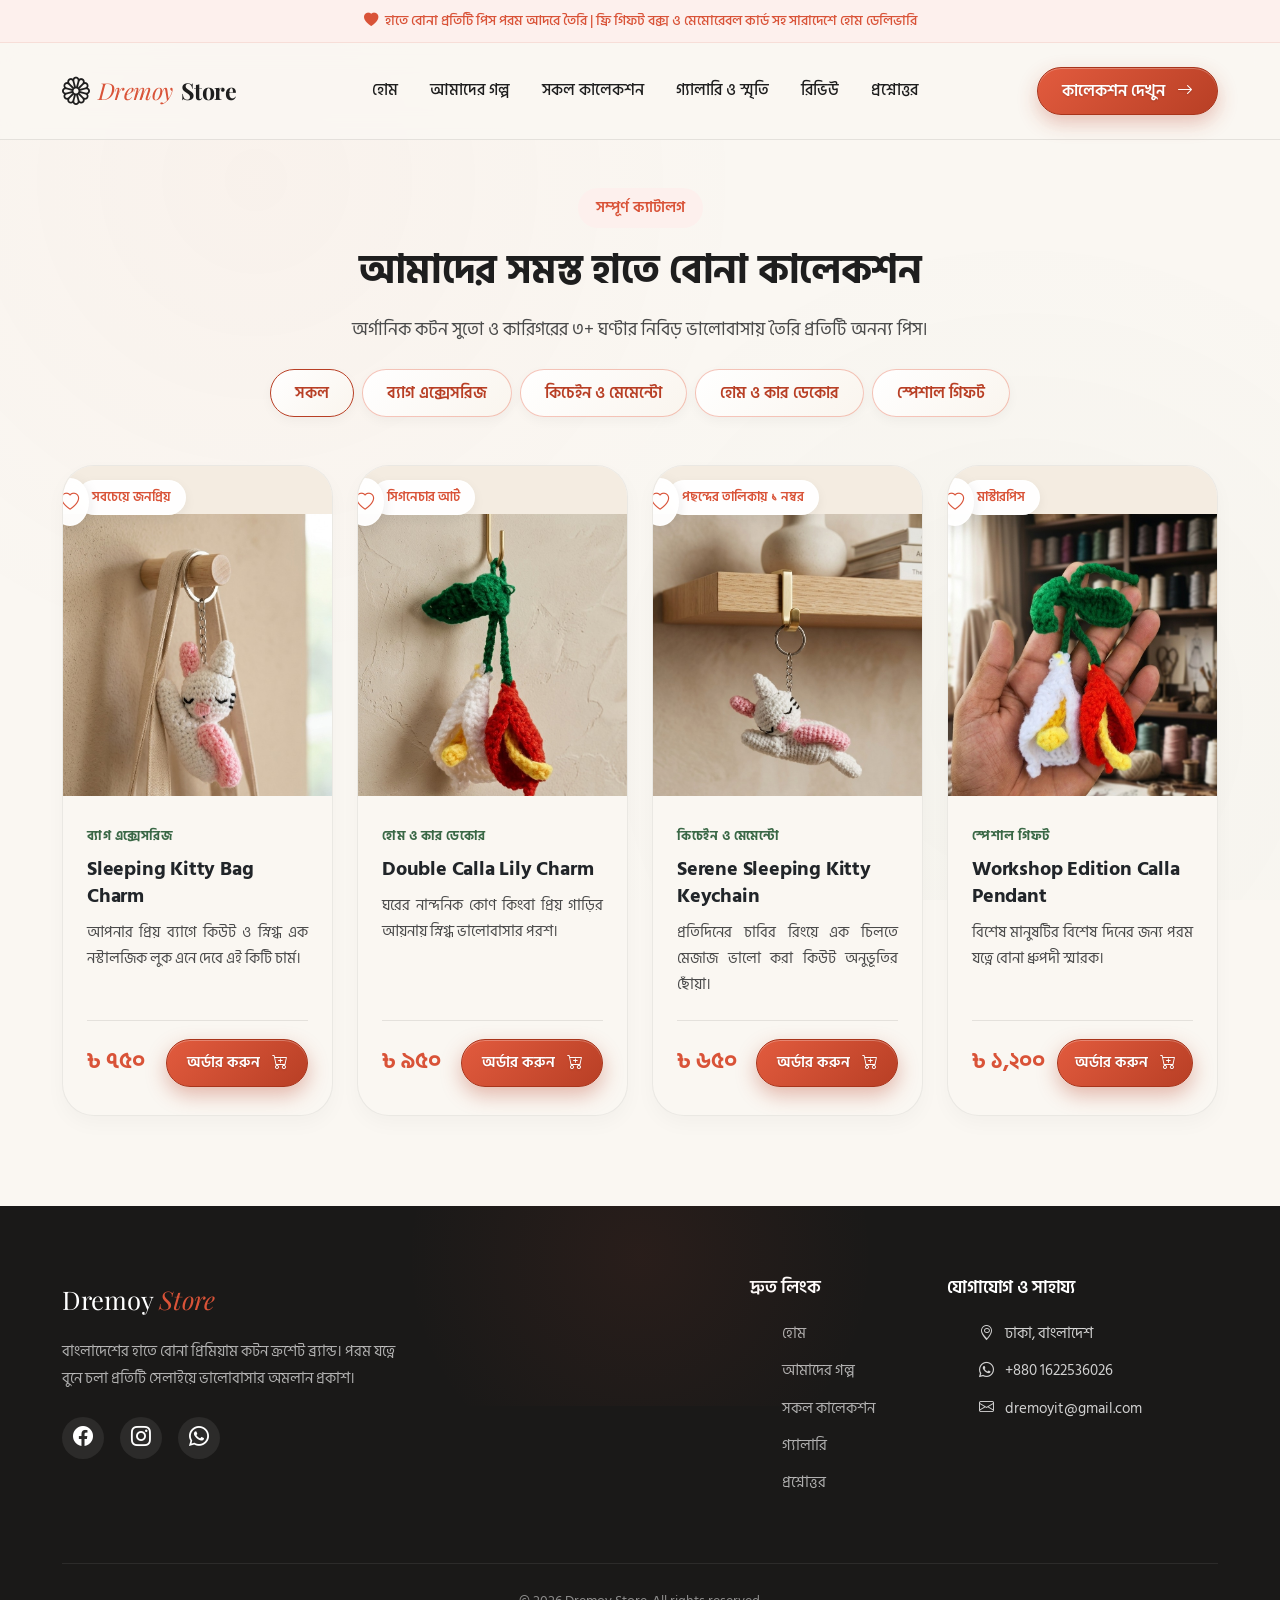
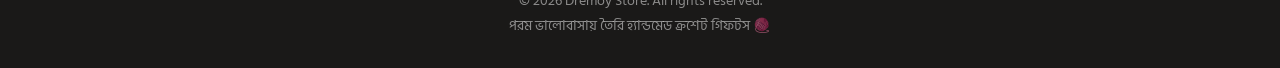
==== commit 175c2f9e: "2nd time update" ====
--- a/collection/index.html
+++ b/collection/index.html
@@ -7,6 +7,21 @@
   <title>সকল কালেকশন — Dremoy Store</title>
   <meta name="description"
     content="Dremoy Store-এর সম্পূর্ণ হাতে বোনা ক্রশেট কালেকশন। ব্যাগ চার্ম, কিচেইন, কার ডেকোর ও বিশেষ গিফট বক্স।">
+
+  <!-- Meta & Resource Preconnects -->
+  <link rel="preconnect" href="https://fonts.googleapis.com">
+  <link rel="preconnect" href="https://fonts.gstatic.com" crossorigin>
+  <link rel="preconnect" href="https://cdn.jsdelivr.net">
+
+  <!-- SEO & OpenGraph Meta Tags -->
+  <link rel="canonical" href="https://gift.dremoy.com/collection/">
+  <meta name="theme-color" content="#D95338">
+  <meta name="robots" content="index, follow">
+  <meta property="og:site_name" content="Dremoy Store">
+  <meta property="og:type" content="website">
+  <meta property="og:title" content="সকল কালেকশন — Dremoy Store">
+  <meta property="og:description" content="Dremoy Store-এর সম্পূর্ণ হাতে বোনা ক্রশেট কালেকশন। ব্যাগ চার্ম, কিচেইন, কার ডেকোর ও বিশেষ গিফট বক্স।">
+  <meta property="og:url" content="https://gift.dremoy.com/collection/">
 
   <!-- Bootstrap 5.3 CSS -->
   <link href="https://cdn.jsdelivr.net/npm/bootstrap@5.3.3/dist/css/bootstrap.min.css" rel="stylesheet">
--- a/assets/css/styles.css
+++ b/assets/css/styles.css
@@ -12,19 +12,19 @@
   --primary: #D95338;
   --primary-hover: #B53E24;
   --primary-subtle: #FDF0ED;
-  --accent: #4A7C59;
+  --accent: #3A6846;
   --accent-light: #EBF3ED;
-  --text-dark: #222222;
-  --text-muted: #666666;
-  --border-light: rgba(34, 34, 34, 0.08);
-
-  --font-bangla: 'Hind Siliguri', 'Poppins', sans-serif;
+  --text-dark: #1E1E1E;
+  --text-muted: #4A4A4A;
+  --border-light: rgba(30, 30, 30, 0.1);
+
+  --font-bangla: 'Hind Siliguri', 'Poppins', -apple-system, BlinkMacSystemFont, sans-serif;
   --font-heading: 'Hind Siliguri', 'Playfair Display', Georgia, serif;
   --font-latin-serif: 'Playfair Display', Georgia, serif;
 
-  --shadow-sm: 0 6px 18px rgba(34, 34, 34, 0.04);
-  --shadow-md: 0 14px 32px rgba(34, 34, 34, 0.06);
-  --shadow-lg: 0 22px 48px rgba(34, 34, 34, 0.09);
+  --shadow-sm: 0 6px 18px rgba(30, 30, 30, 0.04);
+  --shadow-md: 0 14px 32px rgba(30, 30, 30, 0.07);
+  --shadow-lg: 0 22px 48px rgba(30, 30, 30, 0.1);
   --shadow-primary: 0 12px 28px rgba(217, 83, 56, 0.35);
 
   --radius-sm: 12px;
@@ -2298,6 +2298,45 @@
   }
 }
 
+/* --- Payment Badges & Trust Enhancements --- */
+.payment-badges-container {
+  display: flex;
+  align-items: center;
+  justify-content: center;
+  gap: 12px;
+  flex-wrap: wrap;
+  padding: 12px;
+  background: var(--white);
+  border-radius: var(--radius-sm);
+  border: 1px dashed rgba(217, 83, 56, 0.25);
+}
+
+.payment-badge-pill {
+  font-size: 0.82rem;
+  font-weight: 600;
+  color: var(--text-dark);
+  background: var(--surface-warm);
+  padding: 6px 14px;
+  border-radius: var(--radius-full);
+  display: inline-flex;
+  align-items: center;
+  gap: 6px;
+}
+
+/* Accessibility Focus States for Interactive Cards */
+.product-card:focus-within {
+  outline: 3px solid var(--primary);
+  outline-offset: 4px;
+}
+
+/* Print CSS */
+@media print {
+  .navbar-custom, .announcement-bar, .back-to-top-btn, .custom-cursor, .page-loader {
+    display: none !important;
+  }
+}
+
+
 /* ==========================================================================
    Phase 2 — Premium Micro Interactions
    ========================================================================== */
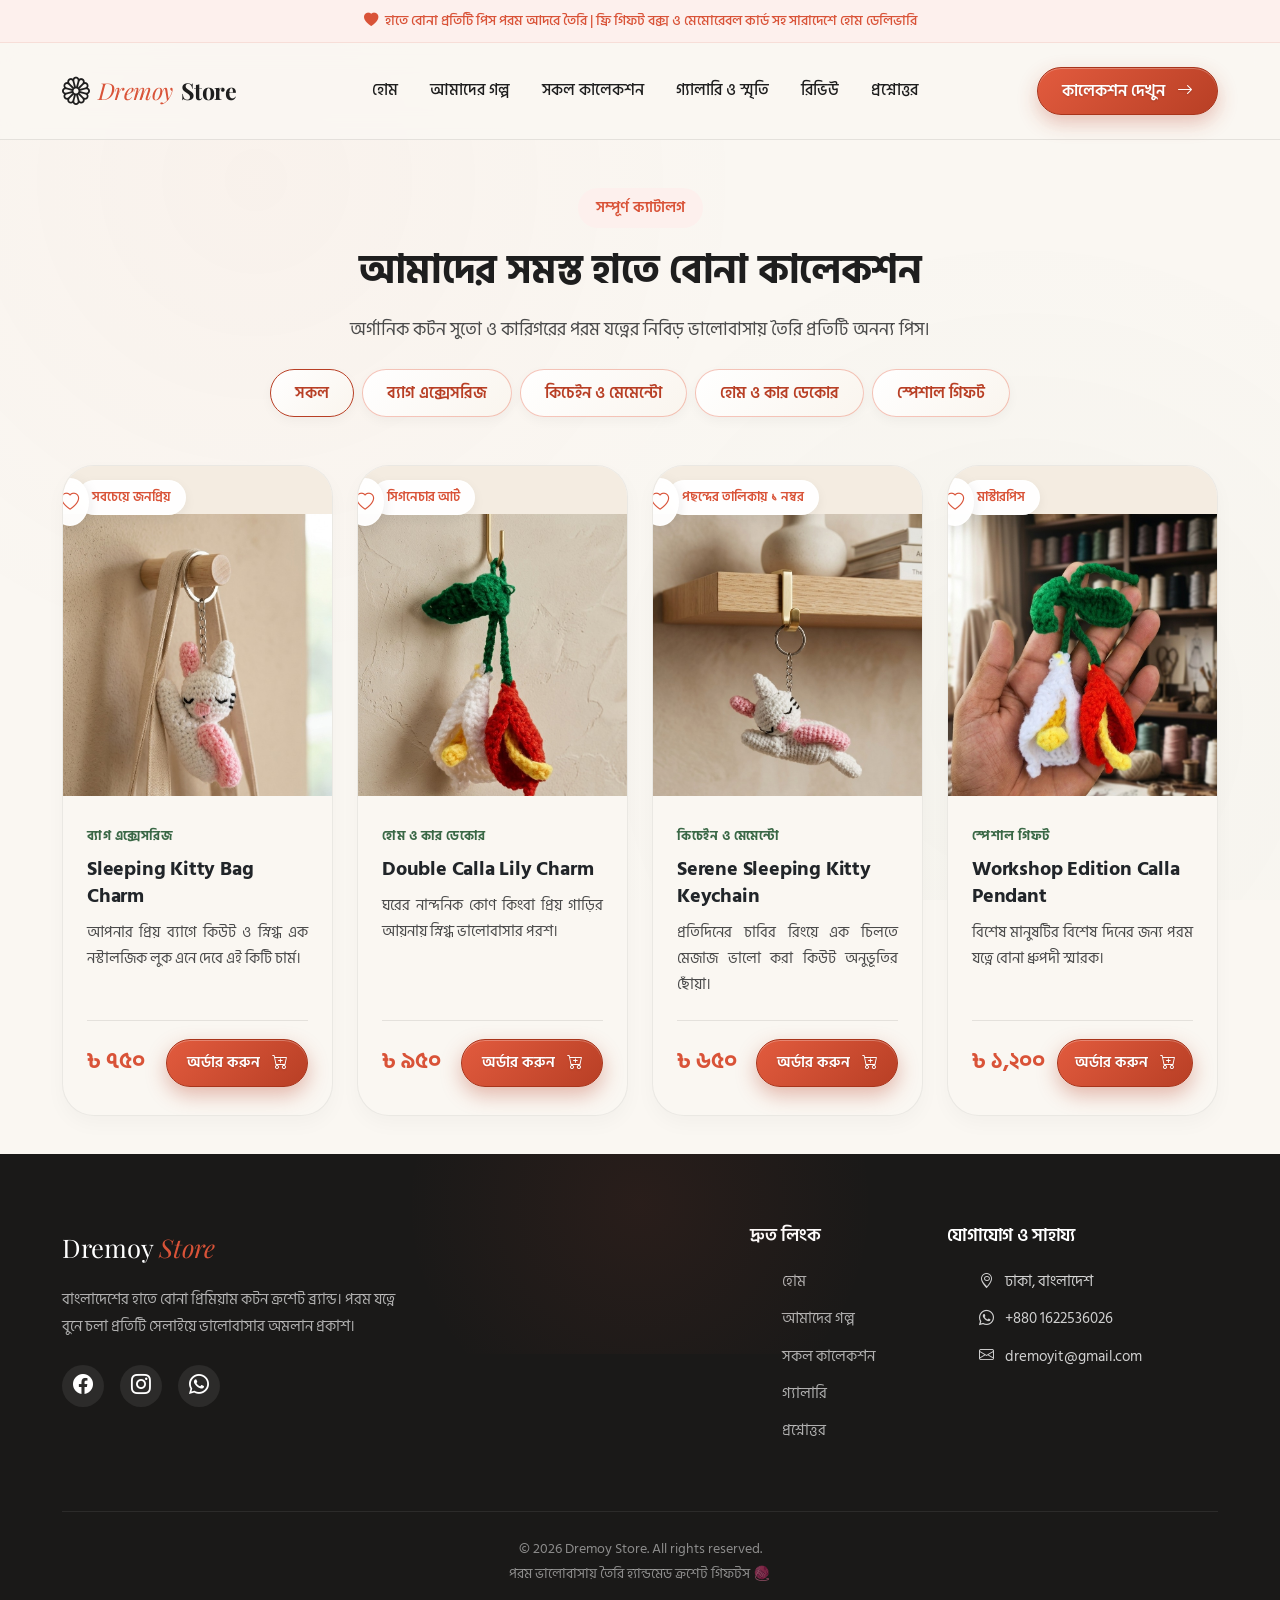
==== commit 191e8782: "update home page" ====
--- a/collection/index.html
+++ b/collection/index.html
@@ -92,7 +92,7 @@
       <span class="section-label">সম্পূর্ণ ক্যাটালগ</span>
       <h1 class="section-title fs-1 mb-3">আমাদের সমস্ত হাতে বোনা কালেকশন</h1>
       <p class="section-subtitle mx-auto mb-4">
-        অর্গানিক কটন সুতো ও কারিগরের ৩+ ঘণ্টার নিবিড় ভালোবাসায় তৈরি প্রতিটি অনন্য পিস।
+        অর্গানিক কটন সুতো ও কারিগরের পরম যত্নের নিবিড় ভালোবাসায় তৈরি প্রতিটি অনন্য পিস।
       </p>
 
       <!-- Category Filter Tabs -->
--- a/assets/css/styles.css
+++ b/assets/css/styles.css
@@ -3,7 +3,7 @@
    Brand Strategy & Editorial UX Design System
    ========================================================================== */
 
-@import url('https://fonts.googleapis.com/css2?family=Hind+Siliguri:wght@300;400;500;600;700&family=Playfair+Display:ital,wght@0,400..900;1,400..900&family=Poppins:ital,wght@0,300;0,400;0,500;0,600;0,700&display=swap');
+@import url('https://fonts.googleapis.com/css2?family=Allura&family=Dancing+Script:wght@400;600;700&family=Great+Vibes&family=Hind+Siliguri:wght@300;400;500;600;700&family=Playfair+Display:ital,wght@0,400..900;1,400..900&family=Poppins:ital,wght@0,300;0,400;0,500;0,600;0,700&display=swap');
 
 :root {
   --bg-main: #FAF7F2;
@@ -240,7 +240,7 @@
 
 /* --- Section Utilities --- */
 .section-padding {
-  padding: 90px 0;
+  padding: 38px 0;
 }
 
 .section-label {
@@ -268,35 +268,1014 @@
   max-width: 620px;
 }
 
-/* --- Hero Section (Redesigned Luxury Experience) --- */
-.hero-section {
-  padding: 110px 0 130px 0;
+/* --- Hero Section (Full Display Banner Overlay Redesign) --- */
+.hero-full-display-banner {
   position: relative;
   overflow: hidden;
-}
-
-.hero-bg-glow {
+  width: 100%;
+  min-height: 600px;
+  background-image: url('../images/hero-full-display-banner.png');
+  background-size: cover;
+  background-position: center center;
+  background-repeat: no-repeat;
+  display: flex;
+  align-items: center;
+}
+
+.hero-full-container {
+  position: relative;
+  z-index: 3;
+}
+
+.min-vh-hero {
+  min-height: 580px;
+}
+
+/* Right Content Overlay Area */
+.hero-right-content {
+  z-index: 4;
+}
+
+.hero-text-inner {
+  max-width: 560px;
+  background: transparent;
+  backdrop-filter: none;
+  -webkit-backdrop-filter: none;
+  border-radius: 0;
+  border: none;
+  box-shadow: none;
+}
+
+.hero-main-title {
+  font-family: 'Playfair Display', Georgia, serif;
+  font-size: 3.6rem;
+  font-weight: 600;
+  color: #1E1E1E;
+  margin-bottom: 0px;
+  letter-spacing: -0.02em;
+  line-height: 1.15;
+}
+
+.hero-cursive-sub {
+  font-family: 'Great Vibes', 'Allura', 'Dancing Script', cursive;
+  font-size: 2.6rem;
+  color: #F87B88;
+  margin-bottom: 18px;
+  font-style: normal;
+  font-weight: 400;
+}
+
+.hero-description-text {
+  font-family: 'Hind Siliguri', 'Poppins', sans-serif;
+  font-size: 1.05rem;
+  color: #4A4A4A;
+  line-height: 1.8;
+  margin-bottom: 30px;
+}
+
+/* Signature Pill Button */
+.btn-hero-pill {
+  background: #F87B88;
+  color: #FFFFFF !important;
+  border: none;
+  padding: 14px 38px;
+  border-radius: 50px;
+  font-family: var(--font-bangla);
+  font-weight: 600;
+  font-size: 1rem;
+  letter-spacing: 0.5px;
+  box-shadow: 0 10px 25px rgba(248, 123, 136, 0.35);
+  transition: all 0.35s cubic-bezier(0.16, 1, 0.3, 1);
+  display: inline-flex;
+  align-items: center;
+  justify-content: center;
+  cursor: pointer;
+}
+
+.btn-hero-pill:hover {
+  background: #E66A77;
+  color: #FFFFFF !important;
+  transform: translateY(-3px) scale(1.02);
+  box-shadow: 0 14px 32px rgba(248, 123, 136, 0.45);
+}
+
+/* Slider Nav Arrows */
+.hero-slider-arrow {
   position: absolute;
-  top: -120px;
-  right: -120px;
-  width: 600px;
-  height: 600px;
-  background: radial-gradient(circle, rgba(201, 93, 69, 0.12) 0%, rgba(250, 247, 242, 0) 70%);
-  z-index: -1;
+  top: 50%;
+  transform: translateY(-50%);
+  width: 44px;
+  height: 44px;
+  background-color: rgba(30, 30, 30, 0.85);
+  color: #FFFFFF;
+  border-radius: 50%;
+  display: flex;
+  align-items: center;
+  justify-content: center;
+  font-size: 1.2rem;
+  border: none;
+  z-index: 10;
+  cursor: pointer;
+  opacity: 0.9;
+  transition: all 0.3s ease;
+  box-shadow: 0 4px 15px rgba(0, 0, 0, 0.15);
+}
+
+.hero-slider-arrow:hover {
+  background-color: #1A1A1A;
+  transform: translateY(-50%) scale(1.1);
+  opacity: 1;
+}
+
+.hero-slider-prev {
+  left: 20px;
+}
+
+.hero-slider-next {
+  right: 20px;
+}
+
+/* Pagination Dots */
+.hero-pagination-dots {
+  position: absolute;
+  bottom: 20px;
+  left: 50%;
+  transform: translateX(-50%);
+  display: flex;
+  align-items: center;
+  gap: 8px;
+  z-index: 10;
+}
+
+.hero-pagination-dots .dot {
+  width: 8px;
+  height: 8px;
+  background-color: #1E1E1E;
+  border-radius: 50%;
+  opacity: 0.3;
+  transition: all 0.3s ease;
+  cursor: pointer;
+}
+
+.hero-pagination-dots .dot.active {
+  opacity: 1;
+  width: 10px;
+  height: 10px;
+}
+
+/* Floating Petals Overlay */
+.hero-petals-overlay {
+  position: absolute;
+  top: 0;
+  left: 0;
+  width: 100%;
+  height: 100%;
   pointer-events: none;
-}
-
-.hero-image-glow {
+  overflow: hidden;
+  z-index: 1;
+}
+
+.petal {
+  position: absolute;
+  font-size: 1.2rem;
+  opacity: 0.45;
+  animation: floatPetal 8s linear infinite;
+}
+
+.petal-1 { top: 10%; left: 15%; animation-duration: 7s; font-size: 1.4rem; }
+.petal-2 { top: 20%; right: 15%; animation-duration: 9s; font-size: 1.1rem; }
+.petal-3 { top: 60%; left: 10%; animation-duration: 6s; font-size: 1.3rem; }
+.petal-4 { top: 70%; right: 20%; animation-duration: 10s; font-size: 1.2rem; }
+.petal-5 { top: 40%; left: 80%; animation-duration: 8s; font-size: 1.5rem; }
+.petal-6 { top: 85%; left: 45%; animation-duration: 11s; font-size: 1.1rem; }
+
+@keyframes floatPetal {
+  0% { transform: translateY(0) rotate(0deg); opacity: 0.2; }
+  50% { transform: translateY(-15px) rotate(180deg); opacity: 0.6; }
+  100% { transform: translateY(0) rotate(360deg); opacity: 0.2; }
+}
+
+@media (max-width: 991.98px) {
+  .hero-main-title { font-size: 2.8rem; }
+  .hero-cursive-sub { font-size: 2rem; }
+  .hero-slider-prev { left: 10px; }
+  .hero-slider-next { right: 10px; }
+}
+
+@media (max-width: 767.98px) {
+  .hero-full-display-banner {
+    background-image: none !important;
+    background: linear-gradient(135deg, #FFFDFB 0%, #FFF8F6 50%, #FDF5F7 100%) !important;
+    min-height: auto;
+    padding: 25px 0 40px 0;
+  }
+  .min-vh-hero {
+    min-height: auto;
+  }
+  .hero-mobile-banner-img {
+    display: block !important;
+    width: 100%;
+    max-height: 280px;
+    object-fit: cover;
+    object-position: center left;
+    border-radius: 20px;
+    box-shadow: 0 14px 30px rgba(30, 30, 30, 0.1);
+    margin-bottom: 24px;
+    border: 1px solid rgba(255, 255, 255, 0.9);
+  }
+  .hero-text-inner {
+    background: transparent !important;
+    backdrop-filter: none !important;
+    -webkit-backdrop-filter: none !important;
+    border-radius: 0 !important;
+    border: none !important;
+    box-shadow: none !important;
+    padding: 0 !important;
+    text-align: center;
+  }
+  .hero-main-title {
+    font-size: 2.4rem;
+    line-height: 1.2;
+    color: #1E1E1E;
+  }
+  .hero-cursive-sub {
+    font-size: 2rem;
+    color: #F87B88;
+    margin-bottom: 14px;
+  }
+  .hero-description-text {
+    font-size: 0.96rem;
+    color: #4A4A4A;
+    line-height: 1.75;
+    margin-bottom: 24px;
+  }
+  .btn-hero-pill {
+    padding: 14px 32px;
+    font-size: 0.95rem;
+    width: 100%;
+  }
+  .hero-slider-arrow {
+    display: none !important;
+  }
+  .badge-tag {
+    font-size: 0.78rem;
+    padding: 6px 14px;
+    white-space: normal;
+    text-align: center;
+    margin-bottom: 16px !important;
+  }
+  .handcrafted-badge-group {
+    font-size: 0.78rem;
+    justify-content: center;
+    gap: 4px;
+    margin-top: 20px !important;
+  }
+}
+
+/* --- Brand Story Editorial Design (Matching Reference Image) --- */
+.story-editorial-style {
+  background-color: #FAF6F0;
+  background: linear-gradient(180deg, #FFFDFB 0%, #FAF6F0 100%);
+  padding: 10px 20px;
+  position: relative;
+  overflow: hidden;
+}
+
+.story-editorial-inner {
+  max-width: 980px;
+}
+
+.story-script-sub {
+  font-family: 'Great Vibes', 'Allura', 'Dancing Script', cursive;
+  font-size: 2.2rem;
+  color: #D95338;
+  margin-bottom: 8px;
+  font-weight: 400;
+}
+
+.story-editorial-title {
+  font-family: 'Hind Siliguri', 'Playfair Display', Georgia, serif;
+  font-size: 2.1rem;
+  font-weight: 700;
+  color: #1A1A1A;
+  line-height: 1.5;
+  letter-spacing: -0.01em;
+}
+
+/* Inline Image Badge inside Headline */
+.inline-badge-img-wrap {
+  display: inline-flex;
+  align-items: center;
+  justify-content: center;
+  vertical-align: middle;
+  margin: 0 6px;
+}
+
+.inline-badge-img {
+  width: 52px;
+  height: 32px;
+  border-radius: 50px;
+  object-fit: cover;
+  box-shadow: 0 4px 14px rgba(0, 0, 0, 0.12);
+  border: 2px solid #FFFFFF;
+}
+
+.story-text-block {
+  max-width: 940px;
+  background: rgba(255, 255, 255, 0.65);
+  border: 1px solid rgba(220, 200, 190, 0.4);
+  border-radius: 16px;
+  padding: 14px 28px;
+  box-shadow: 0 4px 16px rgba(30, 30, 30, 0.03);
+}
+
+.story-editorial-desc {
+  font-family: 'Hind Siliguri', 'Poppins', sans-serif;
+  font-size: 1.05rem;
+  color: #4A4A4A;
+  line-height: 1.75;
+}
+
+/* Brand Signature Quote Card (Matching Reference Image) */
+.story-quote-card {
+  max-width: 720px;
+  background: #FFFDF9;
+  border-radius: 16px;
+  padding: 22px 28px 22px 34px;
+  position: relative;
+  box-shadow: 0 8px 24px rgba(30, 30, 30, 0.04);
+  border: 1px solid rgba(220, 200, 190, 0.35);
+  overflow: hidden;
+}
+
+.story-quote-border {
+  width: 5px;
+  height: 100%;
+  position: absolute;
+  left: 0;
+  top: 0;
+  background: linear-gradient(180deg, #E25B3E 0%, #B83F25 100%);
+  border-top-left-radius: 16px;
+  border-bottom-left-radius: 16px;
+}
+
+.story-quote-text {
+  font-family: 'Hind Siliguri', 'Poppins', sans-serif;
+  font-size: 1.15rem;
+  font-style: italic;
+  color: #333333;
+  line-height: 1.85;
+}
+
+.story-badge-pill,
+.story-tagline-badge {
+  display: inline-flex;
+  align-items: center;
+  gap: 8px;
+  padding: 6px 20px;
+  background: linear-gradient(135deg, rgba(217, 83, 56, 0.08) 0%, rgba(248, 123, 136, 0.12) 100%);
+  border: 1px solid rgba(217, 83, 56, 0.22);
+  border-radius: 50px;
+  font-family: 'Hind Siliguri', sans-serif;
+  font-size: 0.92rem;
+  font-weight: 600;
+  color: #C23B22;
+  box-shadow: 0 4px 12px rgba(217, 83, 56, 0.06);
+  animation: floatBadgePulse 3.5s ease-in-out infinite;
+}
+
+.heart-pulse-icon {
+  display: inline-block;
+  animation: heartBeatPulse 1.6s ease-in-out infinite;
+}
+
+.story-gradient-handle {
+  background: linear-gradient(135deg, #E25B3E 0%, #B83F25 100%);
+  -webkit-background-clip: text;
+  -webkit-text-fill-color: transparent;
+  font-weight: 700;
+}
+
+.story-lead-paragraph {
+  font-family: 'Hind Siliguri', 'Poppins', sans-serif;
+  font-size: 1.22rem;
+  color: #222222;
+  line-height: 1.8;
+  max-width: 760px;
+  margin: 0 auto;
+}
+
+.story-highlight-mark {
+  background: linear-gradient(120deg, rgba(248, 123, 136, 0.22) 0%, rgba(217, 83, 56, 0.15) 100%);
+  color: #A82E17;
+  padding: 2px 8px;
+  border-radius: 6px;
+  font-weight: 600;
+  transition: all 0.3s ease;
+}
+
+.story-highlight-mark:hover {
+  background: linear-gradient(120deg, rgba(248, 123, 136, 0.35) 0%, rgba(217, 83, 56, 0.25) 100%);
+  color: #8C220E;
+}
+
+.story-bg-flower {
   position: absolute;
   top: 50%;
   left: 50%;
-  width: 110%;
-  height: 110%;
   transform: translate(-50%, -50%);
-  background: radial-gradient(circle, rgba(201, 93, 69, 0.15) 0%, rgba(250, 247, 242, 0) 70%);
+  font-size: 26rem;
+  color: rgba(217, 83, 56, 0.03);
+  pointer-events: none;
   z-index: 1;
+  animation: bgFlowerRotate 90s linear infinite;
+}
+
+/* Story Keyframes Animations */
+@keyframes floatBadgePulse {
+  0%, 100% {
+    transform: translateY(0);
+    box-shadow: 0 4px 12px rgba(217, 83, 56, 0.06);
+  }
+  50% {
+    transform: translateY(-4px);
+    box-shadow: 0 8px 20px rgba(217, 83, 56, 0.15);
+  }
+}
+
+@keyframes heartBeatPulse {
+  0%, 100% { transform: scale(1); }
+  25% { transform: scale(1.25); }
+  45% { transform: scale(1); }
+  60% { transform: scale(1.15); }
+}
+
+@keyframes bgFlowerRotate {
+  0% { transform: translate(-50%, -50%) rotate(0deg); }
+  100% { transform: translate(-50%, -50%) rotate(360deg); }
+}
+
+/* --- Realistic Organic Rose Petals & Ambient Vector Hearts --- */
+.story-floating-decorations {
+  position: absolute;
+  top: 0;
+  left: 0;
+  width: 100%;
+  height: 100%;
   pointer-events: none;
-  filter: blur(20px);
+  z-index: 1;
+  overflow: hidden;
+}
+
+.real-petal {
+  position: absolute;
+  width: 26px;
+  height: 30px;
+  user-select: none;
+  pointer-events: none;
+  filter: drop-shadow(0 4px 8px rgba(217, 83, 56, 0.25));
+  z-index: 10;
+  display: block;
+}
+
+.real-heart {
+  position: absolute;
+  width: 20px;
+  height: 20px;
+  user-select: none;
+  pointer-events: none;
+  filter: drop-shadow(0 4px 8px rgba(217, 83, 56, 0.2));
+  z-index: 10;
+  display: block;
+}
+
+/* Realistic Slow Motion Falling Petals (18s to 26s durations!) */
+.fall-petal-1 {
+  left: 6%;
+  animation: fallRealisticPetal 20s cubic-bezier(0.37, 0, 0.63, 1) infinite;
+}
+
+.fall-petal-2 {
+  left: 26%;
+  animation: fallRealisticPetal 24s cubic-bezier(0.37, 0, 0.63, 1) infinite 4s;
+}
+
+.fall-petal-3 {
+  left: 52%;
+  animation: fallRealisticPetal 21s cubic-bezier(0.37, 0, 0.63, 1) infinite 1.5s;
+}
+
+.fall-petal-4 {
+  left: 74%;
+  animation: fallRealisticPetal 26s cubic-bezier(0.37, 0, 0.63, 1) infinite 7s;
+}
+
+.fall-petal-5 {
+  left: 90%;
+  animation: fallRealisticPetal 22s cubic-bezier(0.37, 0, 0.63, 1) infinite 3s;
+}
+
+/* Traveling Soft Translucent Vector Hearts */
+.travel-heart-1 {
+  top: 45%;
+  left: 4%;
+  animation: travelHeartPath1 16s ease-in-out infinite;
+}
+
+.travel-heart-2 {
+  top: 15%;
+  right: 5%;
+  animation: travelHeartPath2 18s ease-in-out infinite 3s;
+}
+
+/* Keyframes for Slow Motion Organic Rose Petal Swaying & Falling */
+@keyframes fallRealisticPetal {
+  0% {
+    top: -15%;
+    transform: translateX(0) rotate(0deg) rotateY(0deg) scale(0.8);
+    opacity: 0;
+  }
+  15% {
+    opacity: 0.85;
+  }
+  35% {
+    transform: translateX(42px) rotate(80deg) rotateY(180deg) scale(1);
+    opacity: 0.95;
+  }
+  70% {
+    transform: translateX(-30px) rotate(220deg) rotateY(360deg) scale(0.9);
+    opacity: 0.85;
+  }
+  100% {
+    top: 115%;
+    transform: translateX(20px) rotate(360deg) rotateY(540deg) scale(0.75);
+    opacity: 0;
+  }
+}
+
+/* Keyframes for Traveling Hearts */
+@keyframes travelHeartPath1 {
+  0%, 100% {
+    transform: translate(0, 0) scale(1) rotate(0deg);
+    opacity: 0.6;
+  }
+  40% {
+    transform: translate(65px, -40px) scale(1.18) rotate(18deg);
+    opacity: 0.9;
+  }
+  75% {
+    transform: translate(-40px, 30px) scale(0.92) rotate(-14deg);
+    opacity: 0.7;
+  }
+}
+
+@keyframes travelHeartPath2 {
+  0%, 100% {
+    transform: translate(0, 0) scale(1) rotate(0deg);
+    opacity: 0.65;
+  }
+  45% {
+    transform: translate(-70px, 45px) scale(1.15) rotate(-20deg);
+    opacity: 0.95;
+  }
+  80% {
+    transform: translate(35px, -25px) scale(0.95) rotate(12deg);
+    opacity: 0.75;
+  }
+}
+
+.story-stats-bar {
+  border-top: 1px dashed rgba(217, 83, 56, 0.2);
+  max-width: 680px;
+  margin: 0 auto;
+}
+
+.story-stat-item {
+  display: flex;
+  flex-direction: column;
+  align-items: center;
+}
+
+.stat-num {
+  font-family: 'Hind Siliguri', 'Playfair Display', serif;
+  font-size: 1.35rem;
+  font-weight: 700;
+  color: #D95338;
+  line-height: 1.2;
+}
+
+.stat-label {
+  font-size: 0.84rem;
+  color: #666666;
+  font-weight: 500;
+}
+
+.stat-sep {
+  color: #D95338;
+  opacity: 0.4;
+  font-size: 0.8rem;
+}
+
+@media (max-width: 767.98px) {
+  .story-editorial-style {
+    padding: 55px 15px;
+  }
+  .story-script-sub {
+    font-size: 2rem;
+  }
+  .story-editorial-title {
+    font-size: 1.55rem;
+    line-height: 1.55;
+  }
+  .inline-badge-img {
+    width: 46px;
+    height: 28px;
+  }
+  .story-editorial-desc {
+    font-size: 0.95rem;
+  }
+}
+
+/* --- Editorial Product Card Grid (Matching Reference Image) --- */
+/* --- Editorial Product Card Grid (Matching Bestow Gift Store Proportions) --- */
+.editorial-product-card {
+  background: #FFFFFF;
+  border: 1px solid #1A1A1A;
+  border-radius: 0px;
+  overflow: hidden;
+  height: 430px;
+  display: flex;
+  flex-direction: column;
+  transition: transform 0.3s cubic-bezier(0.165, 0.84, 0.44, 1), box-shadow 0.3s ease;
+}
+
+.editorial-product-card:hover {
+  transform: translateY(-4px);
+  box-shadow: 0 12px 28px rgba(0, 0, 0, 0.08);
+}
+
+.editorial-product-card .product-img-wrapper {
+  position: relative;
+  width: 100%;
+  height: 60%;
+  flex: 0 0 60%;
+  overflow: hidden;
+  background: #F8F7F5;
+}
+
+.editorial-product-card .product-img {
+  width: 100%;
+  height: 100%;
+  object-fit: cover;
+  object-position: center;
+  transition: transform 0.6s cubic-bezier(0.165, 0.84, 0.44, 1);
+}
+
+.editorial-product-card:hover .product-img {
+  transform: scale(1.05);
+}
+
+.product-badge-pill {
+  position: absolute;
+  top: 12px;
+  left: 12px;
+  background: #FFFFFF;
+  border: 1px solid #1A1A1A;
+  border-radius: 50px;
+  padding: 3px 10px;
+  font-size: 0.65rem;
+  font-weight: 700;
+  letter-spacing: 0.06em;
+  color: #1A1A1A;
+  text-transform: uppercase;
+  z-index: 2;
+}
+
+.editorial-product-card .product-fav-btn {
+  position: absolute;
+  top: 12px;
+  right: 12px;
+  width: 32px;
+  height: 32px;
+  background: #FFFFFF;
+  border: 1px solid #E2E0D8;
+  border-radius: 50%;
+  display: flex;
+  align-items: center;
+  justify-content: center;
+  color: #1A1A1A;
+  font-size: 0.95rem;
+  transition: all 0.2s ease;
+  z-index: 2;
+  cursor: pointer;
+}
+
+.editorial-product-card .product-fav-btn:hover {
+  background: #1A1A1A;
+  color: #FFFFFF;
+  border-color: #1A1A1A;
+}
+
+.product-hover-overlay-btn {
+  position: absolute;
+  top: 50%;
+  left: 50%;
+  transform: translate(-50%, -50%) scale(0.85);
+  background: #000000;
+  color: #FFFFFF;
+  border: none;
+  padding: 9px 22px;
+  border-radius: 50px;
+  font-size: 0.82rem;
+  font-weight: 600;
+  opacity: 0;
+  visibility: hidden;
+  transition: all 0.3s cubic-bezier(0.165, 0.84, 0.44, 1);
+  z-index: 3;
+  cursor: pointer;
+  white-space: nowrap;
+  box-shadow: 0 6px 18px rgba(0,0,0,0.25);
+}
+
+.editorial-product-card:hover .product-hover-overlay-btn {
+  opacity: 1;
+  visibility: visible;
+  transform: translate(-50%, -50%) scale(1);
+}
+
+.product-info-body {
+  padding: 14px 16px 16px 16px;
+  height: 40%;
+  flex: 0 0 40%;
+  display: flex;
+  flex-direction: column;
+  justify-content: space-between;
+}
+
+.product-category-dots {
+  display: flex;
+  align-items: center;
+  gap: 6px;
+  margin-bottom: 6px;
+  font-size: 0.68rem;
+  font-weight: 700;
+  letter-spacing: 0.06em;
+  text-transform: uppercase;
+}
+
+.cat-dot {
+  display: inline-flex;
+  align-items: center;
+}
+
+.cat-dot-pink {
+  color: #D95338;
+}
+
+.cat-dot-purple {
+  color: #8E44AD;
+}
+
+.cat-dot-gold {
+  color: #D4AC0D;
+}
+
+.editorial-product-title {
+  font-family: 'Hind Siliguri', 'Poppins', sans-serif;
+  font-size: 1.05rem;
+  font-weight: 700;
+  margin-bottom: 4px;
+  line-height: 1.35;
+}
+
+.editorial-product-title a {
+  color: #1A1A1A;
+  text-decoration: none;
+  transition: color 0.2s ease;
+}
+
+.editorial-product-title a:hover {
+  color: #D95338;
+}
+
+.editorial-product-desc {
+  font-family: 'Hind Siliguri', sans-serif;
+  font-size: 0.84rem;
+  color: #666666;
+  line-height: 1.5;
+  margin-bottom: 8px;
+  display: -webkit-box;
+  -webkit-line-clamp: 2;
+  -webkit-box-orient: vertical;
+  overflow: hidden;
+}
+
+.product-rating-stars {
+  color: #F39C12;
+  font-size: 1.15rem;
+  letter-spacing: 2px;
+  margin-bottom: 2px;
+  line-height: 1.2;
+}
+
+.editorial-product-price {
+  font-family: 'Hind Siliguri', 'Poppins', sans-serif;
+  font-size: 1.15rem;
+  font-weight: 700;
+  color: #1A1A1A;
+  margin-top: 2px;
+}
+
+/* --- Premium Gift Philosophy Banner Section (Matching Reference Callout) --- */
+.luxury-quote-banner-section {
+  position: relative;
+  overflow: hidden;
+  margin: 30px 0;
+}
+
+.luxury-quote-banner-bg {
+  position: relative;
+  background-size: cover;
+  background-position: center center;
+  background-repeat: no-repeat;
+  min-height: 280px;
+  display: flex;
+  align-items: center;
+  justify-content: center;
+}
+
+.luxury-quote-banner-overlay {
+  position: absolute;
+  top: 0;
+  left: 0;
+  width: 100%;
+  height: 100%;
+  background: linear-gradient(180deg, rgba(20, 10, 8, 0.82) 0%, rgba(35, 18, 14, 0.88) 100%);
+  backdrop-filter: blur(3px);
+  -webkit-backdrop-filter: blur(3px);
+  z-index: 2;
+}
+
+.luxury-quote-content-wrapper {
+  max-width: 860px;
+}
+
+.luxury-banner-subtitle {
+  display: inline-flex;
+  align-items: center;
+  font-family: 'Hind Siliguri', sans-serif;
+  font-size: 0.9rem;
+  font-weight: 600;
+  letter-spacing: 0.08em;
+  color: #F8A596;
+  text-transform: uppercase;
+  background: rgba(217, 83, 56, 0.18);
+  border: 1px solid rgba(248, 165, 150, 0.3);
+  padding: 5px 18px;
+  border-radius: 50px;
+}
+
+.luxury-banner-quote {
+  font-family: 'Hind Siliguri', 'Playfair Display', serif;
+  font-size: 1.65rem;
+  font-weight: 700;
+  color: #FFFFFF;
+  line-height: 1.55;
+  text-shadow: 0 2px 10px rgba(0, 0, 0, 0.4);
+  letter-spacing: -0.01em;
+}
+
+.luxury-banner-badges {
+  font-family: 'Hind Siliguri', sans-serif;
+}
+
+.luxury-badge-item {
+  color: #FAF2EC;
+  font-size: 0.95rem;
+  font-weight: 500;
+}
+
+.luxury-badge-divider {
+  color: rgba(255, 255, 255, 0.35);
+  font-size: 1rem;
+}
+
+@media (max-width: 768px) {
+  .luxury-banner-quote {
+    font-size: 1.3rem;
+    line-height: 1.5;
+  }
+  .luxury-badge-divider {
+    display: none;
+  }
+}
+
+/* --- Editorial Highlight Cards (Why DremoyStore Feature Grid) --- */
+.editorial-highlight-card {
+  background: #FFFFFF;
+  border: 1px solid #1A1A1A;
+  border-radius: 0px;
+  overflow: hidden;
+  height: 420px;
+  display: flex;
+  flex-direction: column;
+  transition: transform 0.3s cubic-bezier(0.165, 0.84, 0.44, 1), box-shadow 0.3s ease;
+}
+
+.editorial-highlight-card:hover {
+  transform: translateY(-4px);
+  box-shadow: 0 12px 28px rgba(0, 0, 0, 0.08);
+}
+
+.highlight-top-header {
+  position: relative;
+  width: 100%;
+  height: 25%;
+  flex: 0 0 25%;
+  background: #FAF7F2;
+  border-bottom: 1px solid rgba(30, 30, 30, 0.1);
+  overflow: hidden;
+}
+
+.highlight-badge-pill {
+  position: absolute;
+  top: 10px;
+  left: 10px;
+  background: #FFFFFF;
+  border: 1px solid #1A1A1A;
+  border-radius: 50px;
+  padding: 3px 10px;
+  font-size: 0.65rem;
+  font-weight: 700;
+  letter-spacing: 0.06em;
+  color: #1A1A1A;
+  text-transform: uppercase;
+  z-index: 2;
+}
+
+.highlight-img {
+  width: 100%;
+  height: 100%;
+  object-fit: cover;
+  object-position: center;
+  transition: transform 0.6s cubic-bezier(0.165, 0.84, 0.44, 1);
+}
+
+.editorial-highlight-card:hover .highlight-img {
+  transform: scale(1.06);
+}
+
+.highlight-info-body {
+  padding: 14px 16px;
+  height: 75%;
+  flex: 0 0 75%;
+  display: flex;
+  flex-direction: column;
+  justify-content: space-between;
+  background: #FFFFFF;
+}
+
+.highlight-tag {
+  font-size: 0.68rem;
+  font-weight: 800;
+  letter-spacing: 0.06em;
+  color: #D95338;
+  text-transform: uppercase;
+  margin-bottom: 4px;
+  display: block;
+}
+
+.highlight-card-title {
+  font-family: 'Hind Siliguri', 'Playfair Display', serif;
+  font-size: 1.08rem;
+  font-weight: 700;
+  color: #111111;
+  line-height: 1.35;
+  margin-bottom: 6px;
+}
+
+.highlight-card-desc {
+  font-family: 'Hind Siliguri', 'Poppins', sans-serif;
+  font-size: 0.86rem;
+  font-weight: 500;
+  color: #222222;
+  line-height: 1.55;
+  margin-bottom: 6px;
+}
+
+.highlight-bottom-note {
+  font-family: 'Hind Siliguri', sans-serif;
+  font-size: 0.82rem;
+  font-weight: 700;
+  color: #B83F25;
+  background: #FDF4F2;
+  border: 1px solid rgba(217, 83, 56, 0.22);
+  border-radius: 8px;
+  padding: 5px 10px;
+  text-align: center;
+  display: flex;
+  align-items: center;
+  justify-content: center;
 }
 
 .badge-tag {
@@ -319,65 +1298,6 @@
   background-color: var(--accent);
   border-radius: 50%;
   box-shadow: 0 0 0 3px rgba(74, 124, 89, 0.2);
-}
-
-.hero-title {
-  font-size: 2.95rem;
-  font-weight: 700;
-  line-height: 1.32;
-  margin-bottom: 24px;
-  letter-spacing: -0.015em;
-}
-
-.hero-title em {
-  font-family: var(--font-heading);
-  font-style: italic;
-  color: var(--primary);
-  font-weight: 600;
-}
-
-.hero-description {
-  font-size: 1.12rem;
-  color: var(--text-muted);
-  margin-bottom: 40px;
-  max-width: 480px;
-  line-height: 1.8;
-}
-
-.btn-hero-primary {
-  padding: 16px 36px;
-  font-size: 1.05rem;
-  box-shadow: 0 14px 32px rgba(201, 93, 69, 0.32);
-  transition: all 0.4s cubic-bezier(0.16, 1, 0.3, 1);
-}
-
-.btn-hero-primary:hover {
-  transform: translateY(-4px) scale(1.02);
-  box-shadow: 0 20px 42px rgba(201, 93, 69, 0.42);
-}
-
-.btn-hero-secondary {
-  padding: 16px 34px;
-  font-size: 1.05rem;
-  background-color: var(--white);
-  border: 1.5px solid var(--border-light);
-  box-shadow: var(--shadow-sm);
-  transition: all 0.4s cubic-bezier(0.16, 1, 0.3, 1);
-}
-
-.btn-hero-secondary:hover {
-  border-color: var(--text-dark);
-  transform: translateY(-3px);
-  box-shadow: var(--shadow-md);
-}
-
-/* Hero CTA Group */
-.hero-cta-group {
-  display: flex;
-  flex-wrap: wrap;
-  align-items: center;
-  gap: 14px;
-  margin-bottom: 4px;
 }
 
 /* Handcrafted Badges */
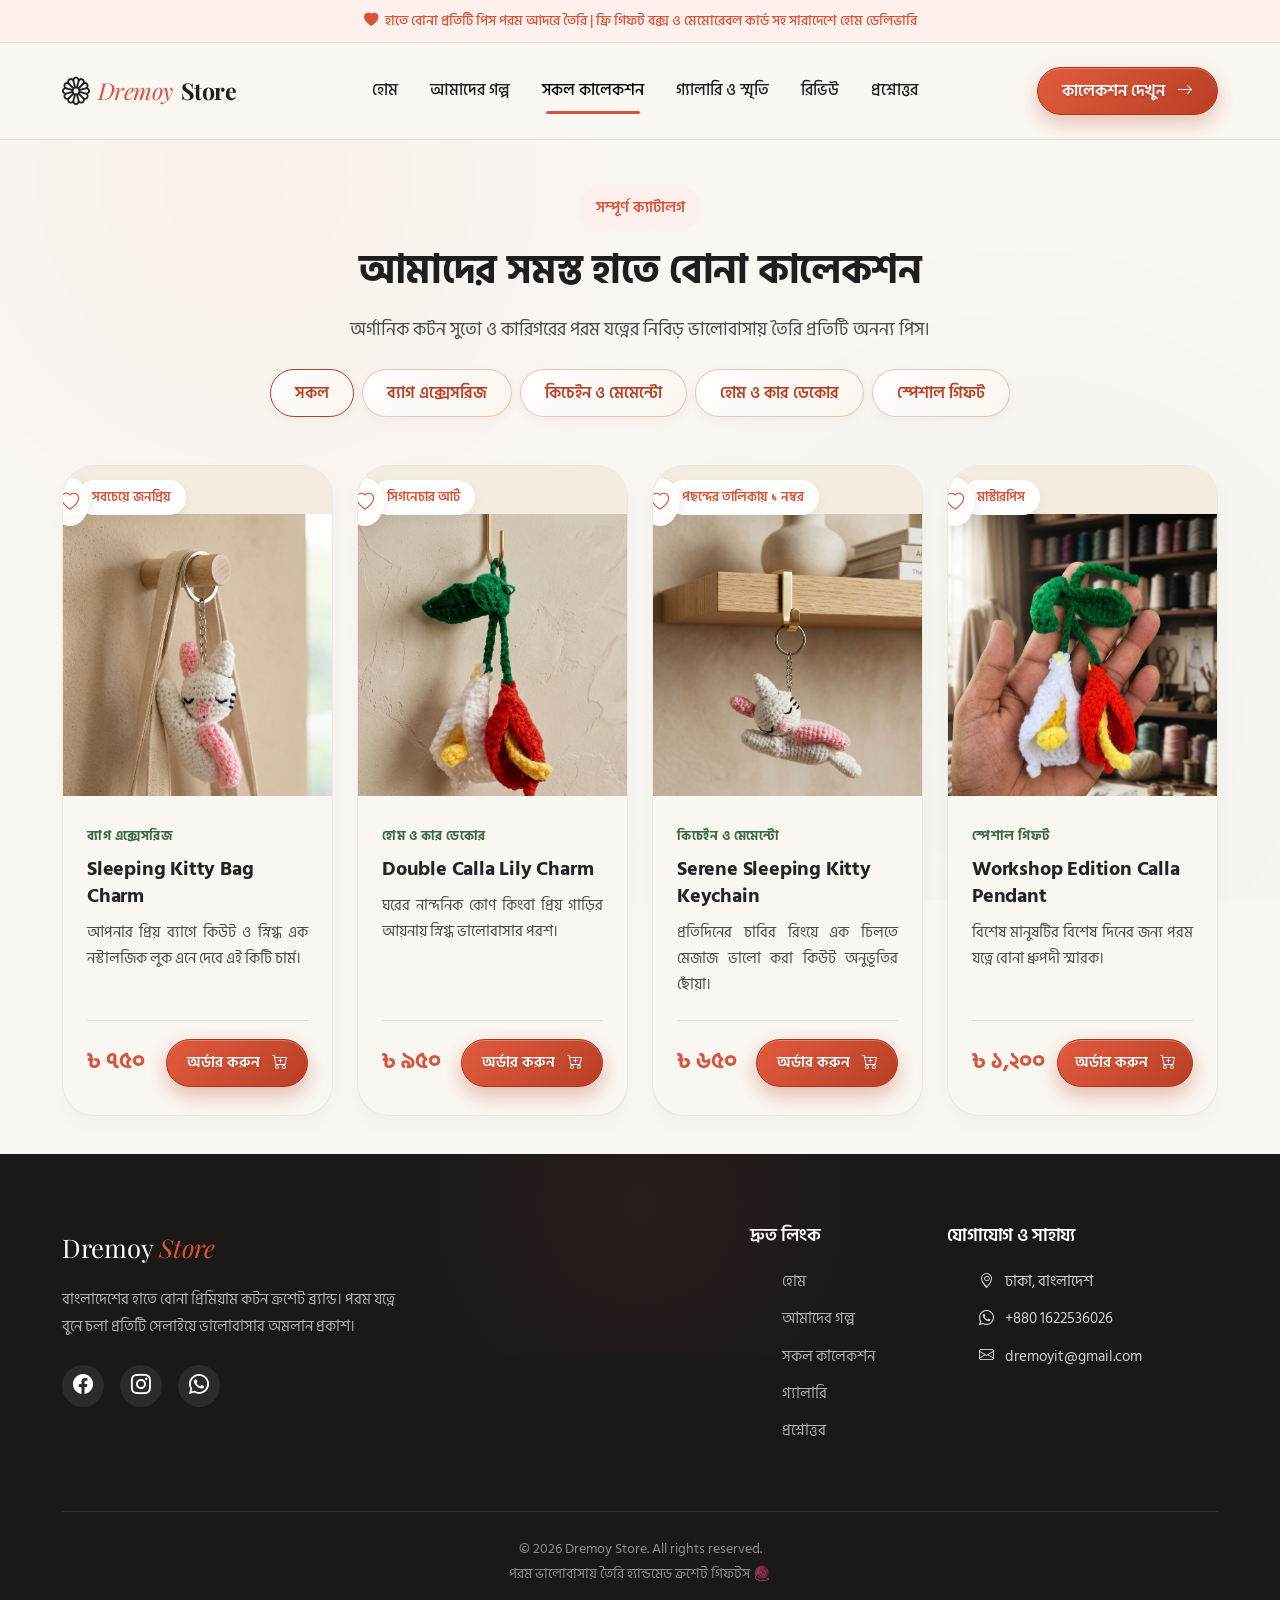
==== commit 9ebb3271: "v4" ====
--- a/collection/index.html
+++ b/collection/index.html
@@ -41,7 +41,7 @@
   <div id="customCursor" class="custom-cursor" aria-hidden="true"><i class="bi bi-heart-fill cursor-heart-icon"></i></div>
 
   <!-- Premium Page Loader -->
-  <div id="pageLoader" class="page-loader">
+  <div id="pageLoader" class="page-loader" style="display: none !important;">
     <div class="loader-content text-center">
       <svg class="loader-svg" viewBox="0 0 100 100" fill="none" xmlns="http://www.w3.org/2000/svg">
         <path class="loader-yarn-path" d="M 50 15 C 30 15, 15 30, 15 50 C 15 70, 30 85, 50 85 C 70 85, 85 70, 85 50 C 85 30, 70 15, 50 15 Z M 50 25 C 60 25, 65 35, 50 50 C 35 65, 40 75, 50 75 C 60 75, 75 60, 50 50 C 25 40, 40 25, 50 25 Z" />
--- a/assets/css/styles.css
+++ b/assets/css/styles.css
@@ -2868,8 +2868,9 @@
 .reveal-fade-up,
 .reveal-fade-left,
 .reveal-fade-right {
-  opacity: 0;
-  will-change: transform, opacity;
+  opacity: 1 !important;
+  transform: none !important;
+  will-change: auto;
   transition: opacity 0.65s cubic-bezier(0.16, 1, 0.3, 1), transform 0.65s cubic-bezier(0.16, 1, 0.3, 1);
 }
 
@@ -3646,9 +3647,9 @@
 
 /* 10. Scroll Reveal — Single Fire Observer with Scale In */
 .reveal-scale-in {
-  opacity: 0;
-  transform: scale(0.92);
-  will-change: transform, opacity;
+  opacity: 1 !important;
+  transform: none !important;
+  will-change: auto;
   transition: opacity 0.65s cubic-bezier(0.16, 1, 0.3, 1), transform 0.65s cubic-bezier(0.16, 1, 0.3, 1);
 }
 
@@ -4042,3 +4043,762 @@
   color: var(--text-dark);
   margin-bottom: 8px;
 }
+
+/* ==========================================================================
+   Ultra-Luxury Boutique Editorial Unboxing Showcase Styling
+   ========================================================================== */
+.luxury-unboxing-section {
+  background: radial-gradient(circle at 50% 0%, #FFFDFB 0%, #FFF5EE 60%, #FFF0EA 100%);
+  border-top: 1px solid rgba(200, 157, 108, 0.2);
+  border-bottom: 1px solid rgba(200, 157, 108, 0.2);
+}
+
+.luxury-unboxing-bg-glow {
+  position: absolute;
+  top: -100px;
+  right: -100px;
+  width: 450px;
+  height: 450px;
+  background: radial-gradient(circle, rgba(200, 157, 108, 0.15) 0%, rgba(217, 83, 56, 0.05) 50%, transparent 70%);
+  pointer-events: none;
+  filter: blur(40px);
+}
+
+.text-gold {
+  color: #C89D6C !important;
+}
+
+.text-rose {
+  color: #D95338 !important;
+}
+
+.luxury-section-badge {
+  display: inline-flex;
+  align-items: center;
+  gap: 6px;
+  padding: 6px 18px;
+  border-radius: 30px;
+  background: rgba(200, 157, 108, 0.1);
+  border: 1px solid rgba(200, 157, 108, 0.3);
+  color: #8C6A3C;
+  font-family: var(--font-bangla);
+  font-size: 0.85rem;
+  font-weight: 600;
+  letter-spacing: 0.03em;
+}
+
+.luxury-title-gold {
+  font-family: 'Playfair Display', Georgia, var(--font-bangla);
+  font-weight: 800;
+  color: #2C221E;
+}
+
+/* Packaging Image Card */
+.luxury-packaging-image-card {
+  position: relative;
+  border-radius: 24px;
+  overflow: hidden;
+  border: 1.5px solid #E8D7C8;
+  box-shadow: 0 16px 45px rgba(44, 34, 30, 0.08);
+  transition: all 0.35s cubic-bezier(0.16, 1, 0.3, 1);
+}
+
+.luxury-packaging-image-card:hover {
+  transform: translateY(-6px);
+  border-color: #D95338;
+  box-shadow: 0 20px 50px rgba(217, 83, 56, 0.16);
+}
+
+.luxury-pack-img {
+  width: 100%;
+  height: 380px;
+  object-fit: cover;
+  display: block;
+}
+
+.packaging-glass-overlay {
+  position: absolute;
+  bottom: 0;
+  left: 0;
+  right: 0;
+  padding: 24px;
+  background: linear-gradient(180deg, transparent 0%, rgba(20, 14, 12, 0.88) 100%);
+  backdrop-filter: blur(4px);
+}
+
+.badge-luxury-gold {
+  display: inline-block;
+  background: linear-gradient(135deg, #D4AF37 0%, #C89D6C 100%);
+  color: #FFFFFF;
+  font-size: 0.75rem;
+  font-weight: 700;
+  padding: 4px 12px;
+  border-radius: 20px;
+  letter-spacing: 0.05em;
+  box-shadow: 0 4px 12px rgba(200, 157, 108, 0.4);
+}
+
+/* Luxury Feature Pill Cards */
+.luxury-feature-pill-card {
+  background: #FFFFFF;
+  border: 1.5px solid #E8D7C8;
+  border-radius: 20px;
+  padding: 26px 22px;
+  box-shadow: 0 8px 24px rgba(44, 34, 30, 0.05);
+  transition: all 0.35s cubic-bezier(0.16, 1, 0.3, 1);
+  height: 100%;
+}
+
+.luxury-feature-pill-card:hover {
+  transform: translateY(-6px);
+  background: #FFFFFF;
+  border-color: #D95338;
+  box-shadow: 0 16px 36px rgba(217, 83, 56, 0.14);
+}
+
+.luxury-pillar-header {
+  display: flex;
+  align-items: center;
+  justify-content: space-between;
+  margin-bottom: 14px;
+}
+
+.pillar-icon-wrap {
+  width: 44px;
+  height: 44px;
+  border-radius: 12px;
+  background: rgba(200, 157, 108, 0.12);
+  display: flex;
+  align-items: center;
+  justify-content: center;
+  font-size: 1.35rem;
+  transition: background-color 0.3s ease;
+}
+
+.luxury-feature-pill-card:hover .pillar-icon-wrap {
+  background: rgba(217, 83, 56, 0.12);
+}
+
+.pillar-number {
+  font-family: 'Playfair Display', Georgia, serif;
+  font-size: 1.15rem;
+  font-weight: 700;
+  color: #C89D6C;
+  transition: color 0.3s ease;
+}
+
+.luxury-feature-pill-card:hover .pillar-number {
+  color: #D95338;
+}
+
+.pillar-title {
+  font-family: var(--font-bangla);
+  font-size: 1.12rem;
+  font-weight: 700;
+  color: #1E1410;
+  margin-bottom: 8px;
+  line-height: 1.35;
+}
+
+.pillar-desc {
+  font-family: var(--font-bangla);
+  font-size: 0.9rem;
+  color: #4A3A33;
+  line-height: 1.6;
+  margin: 0;
+}
+
+/* Studio Container Card */
+.luxury-note-studio-card {
+  background: #FFFFFF;
+  border-radius: 28px;
+  padding: 40px;
+  border: 1px solid rgba(200, 157, 108, 0.3);
+  box-shadow: 0 20px 60px rgba(44, 34, 30, 0.07);
+}
+
+.studio-badge-tag {
+  background: rgba(217, 83, 56, 0.08);
+  color: #D95338;
+  font-size: 0.78rem;
+  font-weight: 700;
+  padding: 4px 12px;
+  border-radius: 20px;
+  letter-spacing: 0.04em;
+}
+
+.studio-form-title {
+  font-family: var(--font-bangla);
+  font-size: 1.3rem;
+  font-weight: 800;
+  color: #2C221E;
+}
+
+.studio-form-desc {
+  font-family: var(--font-bangla);
+  font-size: 0.9rem;
+}
+
+.luxury-label {
+  font-family: var(--font-bangla);
+  font-size: 0.85rem;
+  font-weight: 700;
+  color: #4A3A33;
+}
+
+.luxury-input {
+  border: 1px solid #E6D8CE;
+  border-radius: 14px;
+  padding: 12px 16px;
+  font-family: var(--font-bangla);
+  font-size: 0.95rem;
+  background-color: #FAF6F3;
+  transition: all 0.25s ease;
+}
+
+.luxury-input:focus {
+  background-color: #FFFFFF;
+  border-color: #C89D6C;
+  box-shadow: 0 0 0 4px rgba(200, 157, 108, 0.18);
+}
+
+/* Ultra-Luxury Parchment Card */
+.luxury-parchment-card {
+  background: linear-gradient(135deg, #FFFDF8 0%, #FAF3E6 100%);
+  border: 2px solid #D6BC96;
+  border-radius: 24px;
+  padding: 36px 30px;
+  position: relative;
+  box-shadow: 0 16px 40px rgba(184, 147, 105, 0.18), inset 0 0 50px rgba(245, 230, 205, 0.5);
+  overflow: visible;
+}
+
+.luxury-3d-wax-seal {
+  position: absolute;
+  top: -18px;
+  right: 28px;
+  width: 54px;
+  height: 54px;
+  background: radial-gradient(circle at 35% 35%, #E65A40 0%, #AD2F1A 70%, #7A190A 100%);
+  border-radius: 50%;
+  color: #FFFDF8;
+  display: flex;
+  align-items: center;
+  justify-content: center;
+  font-size: 1.45rem;
+  box-shadow: 0 8px 22px rgba(122, 25, 10, 0.45), inset 0 2px 4px rgba(255, 255, 255, 0.35);
+  border: 2.5px solid #FFC4B8;
+  animation: sealPulse 3s infinite ease-in-out;
+  z-index: 15;
+}
+
+@keyframes sealPulse {
+  0%, 100% { transform: scale(1); }
+  50% { transform: scale(1.05); }
+}
+
+.parchment-inner {
+  border: 1px dashed rgba(200, 157, 108, 0.5);
+  padding: 24px 20px;
+  border-radius: 12px;
+}
+
+.parchment-brand-header {
+  display: flex;
+  align-items: center;
+  justify-content: center;
+  gap: 8px;
+  font-size: 0.8rem;
+  font-weight: 600;
+  letter-spacing: 0.08em;
+  text-transform: uppercase;
+  color: #8C6E4A;
+  border-bottom: 1px solid rgba(200, 157, 108, 0.3);
+  padding-bottom: 12px;
+  margin-bottom: 22px;
+}
+
+.parchment-crest {
+  font-size: 1.1rem;
+  color: #D95338;
+}
+
+.parchment-content-body {
+  min-height: 140px;
+}
+
+.parchment-recipient {
+  font-family: var(--font-bangla);
+  font-size: 1.25rem;
+  font-weight: 800;
+  color: #382A23;
+  margin-bottom: 14px;
+}
+
+.parchment-message {
+  font-family: 'Playfair Display', Georgia, var(--font-bangla);
+  font-size: 1.12rem;
+  line-height: 1.8;
+  color: #4A3A31;
+  font-style: italic;
+  white-space: pre-wrap;
+  word-break: break-word;
+  margin-bottom: 20px;
+}
+
+.parchment-sender {
+  font-family: var(--font-bangla);
+  font-size: 1.15rem;
+  font-weight: 800;
+  text-align: right;
+  color: #D95338;
+}
+
+.parchment-footer {
+  display: flex;
+  align-items: center;
+  justify-content: center;
+  gap: 12px;
+  border-top: 1px solid rgba(200, 157, 108, 0.3);
+  padding-top: 14px;
+  margin-top: 20px;
+}
+
+.gold-dots {
+  color: #C89D6C;
+  font-size: 0.75rem;
+}
+
+.footer-note-text {
+  font-size: 0.76rem;
+  color: #8C7365;
+  letter-spacing: 0.04em;
+  text-transform: uppercase;
+  font-weight: 500;
+}
+
+@media (max-width: 767.98px) {
+  .luxury-note-studio-card {
+    padding: 20px 16px;
+  }
+  .luxury-parchment-card {
+    padding: 20px 16px;
+  }
+  .luxury-pack-img {
+    height: 280px;
+  }
+}
+
+/* ==========================================================================
+   Trust Stats Bar & Enhanced Social Proof Reviews Section (Ultra Premium)
+   ========================================================================== */
+.luxury-reviews-bg {
+  background: linear-gradient(180deg, #FAF8F5 0%, #FFFDF9 50%, #FAF6F0 100%);
+  position: relative;
+  border-top: 1px solid rgba(217, 83, 56, 0.08);
+  border-bottom: 1px solid rgba(217, 83, 56, 0.08);
+}
+
+.text-gradient-gold {
+  background: linear-gradient(135deg, #1A1A1A 0%, #D95338 50%, #B83A22 100%);
+  -webkit-background-clip: text;
+  -webkit-text-fill-color: transparent;
+}
+
+.trust-stats-bar {
+  background: rgba(255, 253, 249, 0.9);
+  backdrop-filter: blur(10px);
+  -webkit-backdrop-filter: blur(10px);
+  border: 1px solid rgba(217, 83, 56, 0.18);
+  box-shadow: 0 15px 35px rgba(217, 83, 56, 0.07);
+  border-radius: 24px;
+  padding: 28px 24px;
+}
+
+.stat-box {
+  border-right: 1px solid rgba(0, 0, 0, 0.06);
+  padding: 10px 15px;
+}
+
+@media (max-width: 767.98px) {
+  .stat-box {
+    border-right: none;
+    border-bottom: 1px dashed rgba(0, 0, 0, 0.08);
+  }
+  .stat-box.border-0 {
+    border-bottom: none;
+  }
+}
+
+.stat-number {
+  display: block;
+  font-family: var(--font-bangla), sans-serif;
+  font-size: 1.75rem;
+  font-weight: 800;
+  color: var(--color-dark);
+  line-height: 1.2;
+}
+
+.stat-label {
+  font-family: var(--font-bangla), sans-serif;
+  font-size: 0.85rem;
+  color: #666;
+  font-weight: 500;
+}
+
+/* Customer Photo Showcase Cards */
+.review-photo-card {
+  position: relative;
+  border-radius: 18px;
+  overflow: hidden;
+  box-shadow: 0 8px 20px rgba(0, 0, 0, 0.09);
+  transition: all 0.35s cubic-bezier(0.165, 0.84, 0.44, 1);
+  height: 230px;
+  border: 2px solid #ffffff;
+}
+
+.review-photo-card:hover {
+  transform: translateY(-6px) scale(1.02);
+  box-shadow: 0 16px 32px rgba(217, 83, 56, 0.22);
+}
+
+.review-photo-img {
+  width: 100%;
+  height: 100%;
+  object-fit: cover;
+  transition: transform 0.6s ease;
+}
+
+.review-photo-card:hover .review-photo-img {
+  transform: scale(1.1);
+}
+
+.photo-overlay-info {
+  position: absolute;
+  bottom: 0;
+  left: 0;
+  right: 0;
+  background: linear-gradient(180deg, transparent 0%, rgba(20, 10, 8, 0.9) 100%);
+  padding: 22px 14px 12px;
+  display: flex;
+  flex-direction: column;
+  color: #ffffff;
+}
+
+.photo-author {
+  font-size: 0.84rem;
+  font-weight: 700;
+  letter-spacing: 0.01em;
+}
+
+.photo-tag {
+  font-size: 0.73rem;
+  color: #F8A596;
+}
+
+/* Review Filter Buttons */
+.btn-filter {
+  background: #ffffff;
+  color: #555555;
+  border: 1px solid rgba(0, 0, 0, 0.1);
+  border-radius: 50px;
+  padding: 7px 20px;
+  font-size: 0.86rem;
+  font-weight: 600;
+  transition: all 0.3s ease;
+  box-shadow: 0 2px 6px rgba(0, 0, 0, 0.03);
+}
+
+.btn-filter.active, .btn-filter:hover {
+  background: linear-gradient(135deg, #D95338 0%, #B83A22 100%);
+  color: #ffffff;
+  border-color: transparent;
+  box-shadow: 0 6px 16px rgba(217, 83, 56, 0.3);
+}
+
+/* Ultra Premium Review Cards */
+.review-card {
+  background: #FFFFFF;
+  border: 1px solid rgba(217, 83, 56, 0.12);
+  border-radius: 20px;
+  padding: 26px;
+  height: 100%;
+  display: flex;
+  flex-direction: column;
+  justify-content: space-between;
+  box-shadow: 0 10px 25px rgba(0, 0, 0, 0.04);
+  transition: all 0.35s ease;
+}
+
+.review-card:hover {
+  transform: translateY(-5px);
+  box-shadow: 0 18px 40px rgba(217, 83, 56, 0.12);
+  border-color: rgba(217, 83, 56, 0.3);
+}
+
+.review-stars {
+  color: #F39C12;
+  font-size: 0.95rem;
+  letter-spacing: 2px;
+}
+
+.verified-badge {
+  background: rgba(46, 204, 113, 0.12);
+  color: #27AE60;
+  font-size: 0.72rem;
+  font-weight: 700;
+  padding: 4px 10px;
+  border-radius: 30px;
+}
+
+.review-text {
+  font-family: var(--font-bangla), sans-serif;
+  font-size: 0.95rem;
+  color: #4A4A4A;
+  line-height: 1.7;
+  font-style: italic;
+  margin-bottom: 16px;
+}
+
+.author-avatar {
+  width: 44px;
+  height: 44px;
+  background: linear-gradient(135deg, #D95338 0%, #F8A596 100%);
+  color: #ffffff;
+  font-weight: 800;
+  font-size: 1.1rem;
+  border-radius: 50%;
+  display: flex;
+  align-items: center;
+  justify-content: center;
+  box-shadow: 0 4px 10px rgba(217, 83, 56, 0.25);
+}
+
+/* ==========================================================================
+   Lifestyle & Shop The Look Gallery Section (Ultra Luxury Edition)
+   ========================================================================== */
+.lifestyle-polaroid-card {
+  background: #FFFFFF;
+  border: 1px solid rgba(217, 83, 56, 0.12);
+  border-radius: 24px;
+  padding: 16px;
+  box-shadow: 0 12px 30px rgba(0, 0, 0, 0.05);
+  transition: all 0.35s ease;
+  height: 100%;
+  display: flex;
+  flex-direction: column;
+}
+
+.lifestyle-polaroid-card:hover {
+  transform: translateY(-8px);
+  box-shadow: 0 20px 45px rgba(217, 83, 56, 0.16);
+  border-color: rgba(217, 83, 56, 0.28);
+}
+
+.polaroid-img-wrap {
+  border-radius: 18px;
+  overflow: hidden;
+  height: 250px;
+}
+
+.polaroid-img-wrap .lifestyle-img {
+  width: 100%;
+  height: 100%;
+  object-fit: cover;
+  transition: transform 0.5s ease;
+}
+
+.lifestyle-polaroid-card:hover .polaroid-img-wrap .lifestyle-img {
+  transform: scale(1.08);
+}
+
+/* Hotspot Pulsing Pin */
+.lifestyle-hotspot-pin {
+  position: absolute;
+  width: 32px;
+  height: 32px;
+  background: rgba(217, 83, 56, 0.9);
+  color: #ffffff;
+  border: 2px solid #ffffff;
+  border-radius: 50%;
+  display: flex;
+  align-items: center;
+  justify-content: center;
+  font-size: 0.9rem;
+  cursor: pointer;
+  box-shadow: 0 0 0 0 rgba(217, 83, 56, 0.7);
+  animation: pulseHotspot 2s infinite;
+  z-index: 3;
+}
+
+@keyframes pulseHotspot {
+  0% {
+    box-shadow: 0 0 0 0 rgba(217, 83, 56, 0.7);
+  }
+  70% {
+    box-shadow: 0 0 0 12px rgba(217, 83, 56, 0);
+  }
+  100% {
+    box-shadow: 0 0 0 0 rgba(217, 83, 56, 0);
+  }
+}
+
+.polaroid-tag-badge {
+  position: absolute;
+  bottom: 12px;
+  left: 12px;
+  background: rgba(20, 10, 8, 0.75);
+  backdrop-filter: blur(4px);
+  color: #ffffff;
+  font-size: 0.75rem;
+  font-weight: 600;
+  padding: 4px 12px;
+  border-radius: 50px;
+  letter-spacing: 0.02em;
+}
+
+.polaroid-content {
+  padding: 18px 8px 8px;
+  display: flex;
+  flex-direction: column;
+  justify-content: space-between;
+  flex-grow: 1;
+}
+
+.polaroid-title {
+  font-family: var(--font-bangla), sans-serif;
+  font-size: 1.15rem;
+  font-weight: 700;
+  color: var(--color-dark);
+  margin-bottom: 6px;
+}
+
+.polaroid-desc {
+  font-family: var(--font-bangla), sans-serif;
+  font-size: 0.88rem;
+  color: #666666;
+  line-height: 1.55;
+  margin-bottom: 14px;
+}
+
+.shop-look-price {
+  font-family: var(--font-bangla), sans-serif;
+  font-size: 1.1rem;
+  font-weight: 800;
+  color: #D95338;
+}
+
+/* ==========================================================================
+   Easy Order Process & 100% Risk-Free Guarantee Section (Ultra Luxury)
+   ========================================================================== */
+.order-process-section {
+  background: #FFFDF9;
+  border-top: 1px solid rgba(217, 83, 56, 0.08);
+}
+
+.luxury-step-card {
+  background: #FFFFFF;
+  border: 1px solid rgba(217, 83, 56, 0.12);
+  border-radius: 24px;
+  padding: 35px 28px;
+  position: relative;
+  height: 100%;
+  box-shadow: 0 12px 30px rgba(0, 0, 0, 0.04);
+  transition: all 0.35s ease;
+  overflow: hidden;
+}
+
+.luxury-step-card:hover {
+  transform: translateY(-8px);
+  box-shadow: 0 20px 45px rgba(217, 83, 56, 0.14);
+  border-color: rgba(217, 83, 56, 0.3);
+}
+
+.luxury-step-card.highlight-step {
+  background: linear-gradient(180deg, #FFFFFF 0%, #FFF8F6 100%);
+  border-color: rgba(217, 83, 56, 0.28);
+}
+
+.step-badge {
+  position: absolute;
+  top: 20px;
+  right: 24px;
+  font-size: 0.72rem;
+  font-weight: 800;
+  letter-spacing: 0.12em;
+  color: #D95338;
+  background: rgba(217, 83, 56, 0.08);
+  padding: 4px 12px;
+  border-radius: 50px;
+}
+
+.step-icon-wrap {
+  width: 64px;
+  height: 64px;
+  background: linear-gradient(135deg, #D95338 0%, #F8A596 100%);
+  color: #FFFFFF;
+  border-radius: 20px;
+  display: flex;
+  align-items: center;
+  justify-content: center;
+  font-size: 1.75rem;
+  margin-bottom: 24px;
+  box-shadow: 0 8px 20px rgba(217, 83, 56, 0.25);
+}
+
+.step-title {
+  font-family: var(--font-bangla), sans-serif;
+  font-size: 1.25rem;
+  font-weight: 700;
+  color: var(--color-dark);
+  margin-bottom: 12px;
+}
+
+.step-desc {
+  font-family: var(--font-bangla), sans-serif;
+  font-size: 0.92rem;
+  color: #555555;
+  line-height: 1.65;
+  margin-bottom: 0;
+}
+
+/* Luxury Guarantee Callout Banner */
+.luxury-guarantee-banner {
+  background: linear-gradient(135deg, #1A1A1A 0%, #2A1713 50%, #3D1C16 100%);
+  border: 1px solid rgba(217, 83, 56, 0.3);
+  box-shadow: 0 20px 50px rgba(0, 0, 0, 0.18);
+  position: relative;
+  overflow: hidden;
+}
+
+.luxury-guarantee-banner::before {
+  content: '';
+  position: absolute;
+  top: -50%;
+  left: -20%;
+  width: 300px;
+  height: 300px;
+  background: radial-gradient(circle, rgba(217, 83, 56, 0.25) 0%, transparent 70%);
+  pointer-events: none;
+}
+
+.guarantee-shield-icon {
+  font-size: 3.5rem;
+  color: #F8A596;
+  text-shadow: 0 4px 20px rgba(217, 83, 56, 0.4);
+}
+
+.guarantee-title {
+  font-family: var(--font-bangla), sans-serif;
+  font-size: 1.45rem;
+  letter-spacing: -0.01em;
+}
+
+.guarantee-desc {
+  font-family: var(--font-bangla), sans-serif;
+  font-size: 0.95rem;
+  line-height: 1.7;
+}
+
+
+
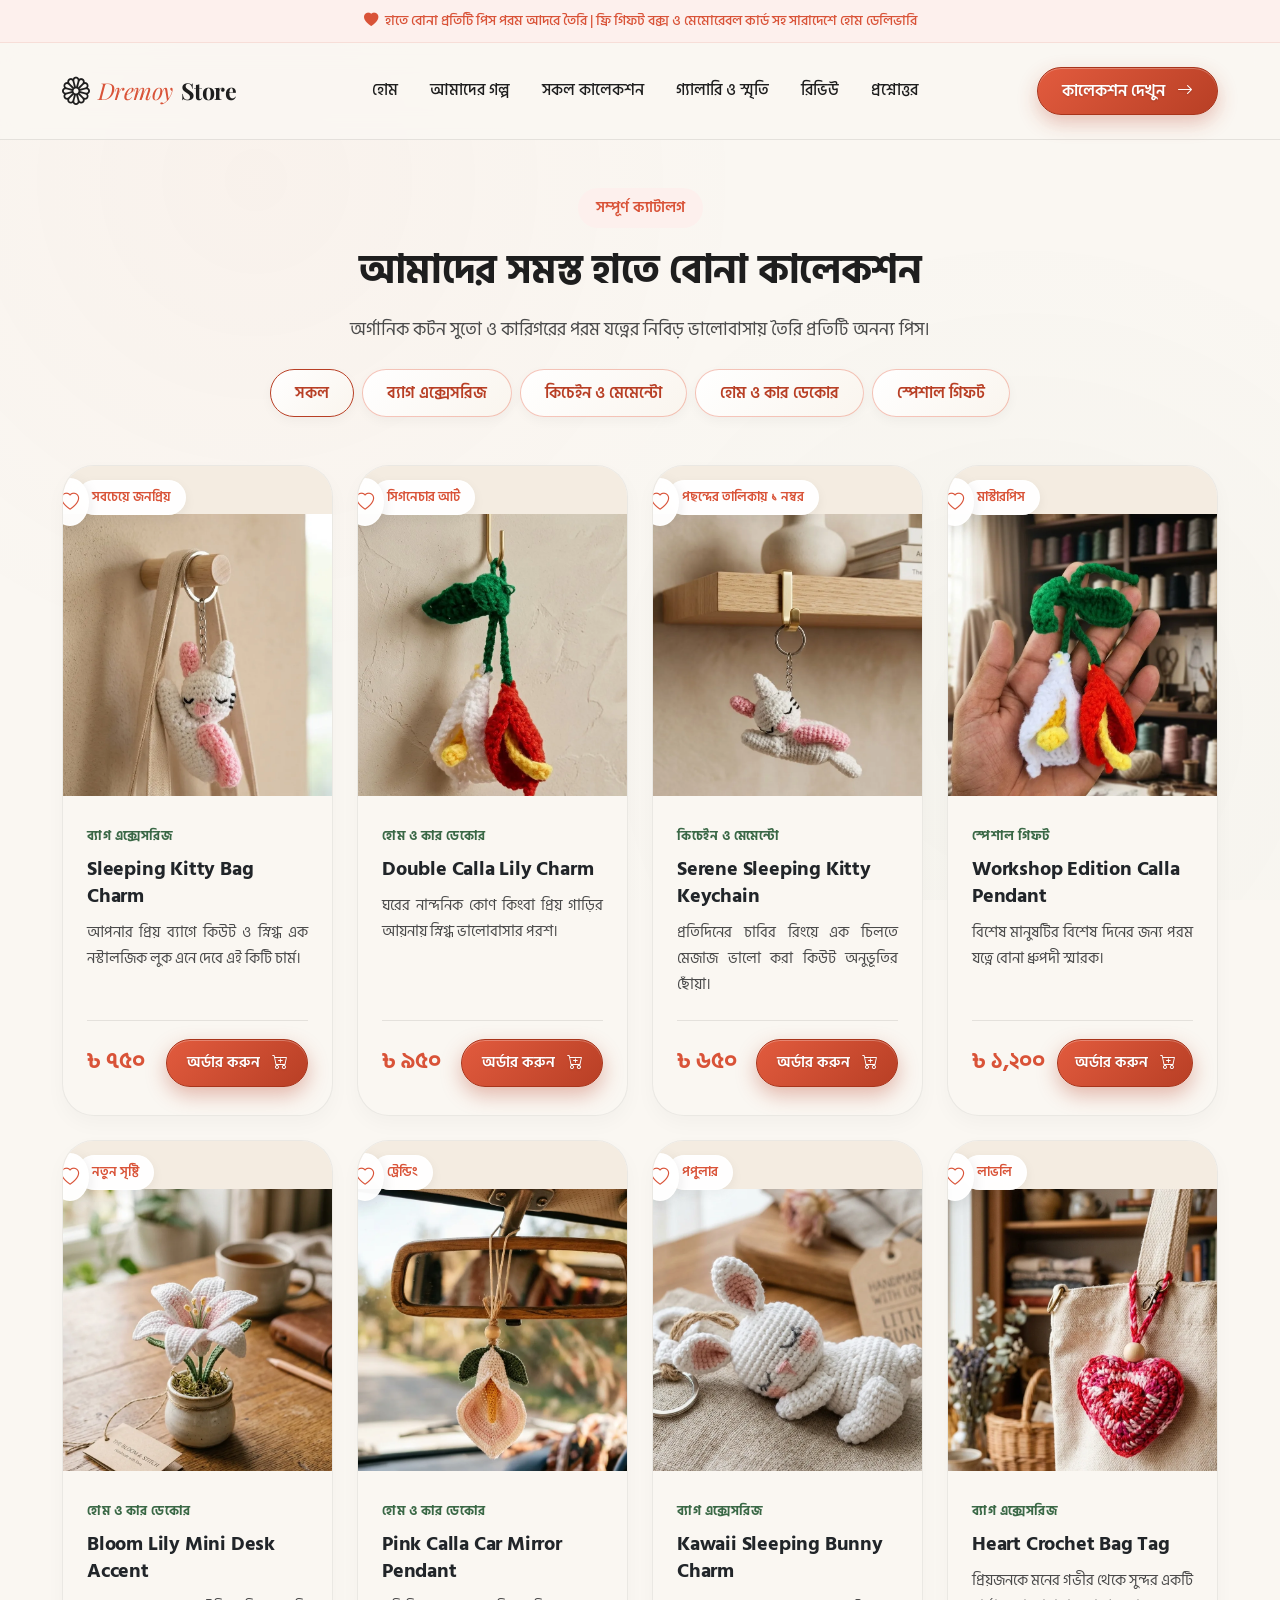
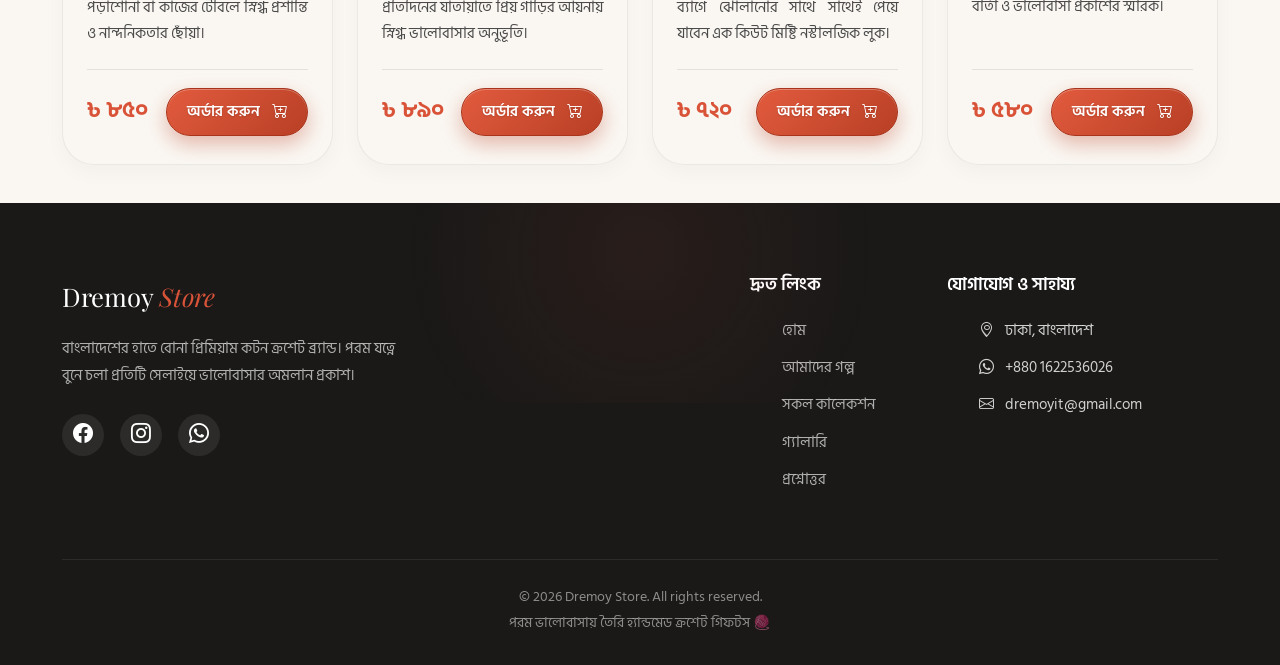
==== commit 8843e542: "v5" ====
--- a/collection/index.html
+++ b/collection/index.html
@@ -115,7 +115,7 @@
               <span class="product-badge">সবচেয়ে জনপ্রিয়</span>
               <button class="product-fav-btn" aria-label="উইশলিস্টে যুক্ত করুন"><i class="bi bi-heart"></i></button>
               <a href="../product/sleeping-kitty-bag-charm/index.html">
-                <img src="../assets/images/cat-on-bag.jpeg" alt="ঘুমান্ত বিড়াল কটন ব্যাগ চার্ম" class="product-img" loading="lazy">
+                <img src="../assets/images/cat-on-bag.webp" alt="ঘুমান্ত বিড়াল কটন ব্যাগ চার্ম" class="product-img" loading="lazy">
               </a>
               <button class="product-quick-view" data-bs-toggle="modal" data-bs-target="#orderModal" data-product-name="Sleeping Kitty Bag Charm">
                 দ্রুত দেখুন <i class="bi bi-eye ms-1"></i>
@@ -143,7 +143,7 @@
               <span class="product-badge">সিগনেচার আর্ট</span>
               <button class="product-fav-btn" aria-label="উইশলিস্টে যুক্ত করুন"><i class="bi bi-heart"></i></button>
               <a href="../product/double-calla-lily-charm/index.html">
-                <img src="../assets/images/crochet-flower-wall.jpeg" alt="ডাবল ক্যালা লিলি ওয়াল ও কার চার্ম" class="product-img" loading="lazy">
+                <img src="../assets/images/crochet-flower-wall.webp" alt="ডাবল ক্যালা লিলি ওয়াল ও কার চার্ম" class="product-img" loading="lazy">
               </a>
               <button class="product-quick-view" data-bs-toggle="modal" data-bs-target="#orderModal" data-product-name="Double Calla Lily Charm">
                 দ্রুত দেখুন <i class="bi bi-eye ms-1"></i>
@@ -171,7 +171,7 @@
               <span class="product-badge">পছন্দের তালিকায় ১ নম্বর</span>
               <button class="product-fav-btn" aria-label="উইশলিস্টে যুক্ত করুন"><i class="bi bi-heart"></i></button>
               <a href="../product/serene-sleeping-kitty-keychain/index.html">
-                <img src="../assets/images/sleeping-cat-keychain.jpeg" alt="কিউট স্লিপিং কিটি কিচেইন" class="product-img" loading="lazy">
+                <img src="../assets/images/sleeping-cat-keychain.webp" alt="কিউট স্লিপিং কিটি কিচেইন" class="product-img" loading="lazy">
               </a>
               <button class="product-quick-view" data-bs-toggle="modal" data-bs-target="#orderModal" data-product-name="Serene Sleeping Kitty Keychain">
                 দ্রুত দেখুন <i class="bi bi-eye ms-1"></i>
@@ -199,7 +199,7 @@
               <span class="product-badge">মাস্টারপিস</span>
               <button class="product-fav-btn" aria-label="উইশলিস্টে যুক্ত করুন"><i class="bi bi-heart"></i></button>
               <a href="../product/workshop-edition-calla-pendant/index.html">
-                <img src="../assets/images/handmade-in-hand.jpeg" alt="আর্টিসানাল ক্যালা লিলি পেড্যান্ট" class="product-img" loading="lazy">
+                <img src="../assets/images/handmade-in-hand.webp" alt="আর্টিসানাল ক্যালা লিলি পেড্যান্ট" class="product-img" loading="lazy">
               </a>
               <button class="product-quick-view" data-bs-toggle="modal" data-bs-target="#orderModal" data-product-name="Workshop Edition Calla Pendant">
                 দ্রুত দেখুন <i class="bi bi-eye ms-1"></i>
@@ -213,6 +213,118 @@
                 <span class="product-price">৳ ১,২০০</span>
                 <button class="btn btn-primary-custom py-2 px-3 fs-6" data-bs-toggle="modal"
                   data-bs-target="#orderModal" data-product-name="Workshop Edition Calla Pendant">
+                  অর্ডার করুন <i class="bi bi-cart-plus ms-1"></i>
+                </button>
+              </div>
+            </div>
+          </div>
+        </div>
+
+        <!-- Product 5: Bloom Lily Mini Desk Accent -->
+        <div class="col-sm-6 col-lg-3 reveal-fade-up delay-1">
+          <div class="product-card">
+            <div class="product-img-wrapper">
+              <span class="product-badge">নতুন সৃষ্টি</span>
+              <button class="product-fav-btn" aria-label="উইশলিস্টে যুক্ত করুন"><i class="bi bi-heart"></i></button>
+              <a href="../product/bloom-lily-mini-desk-accent/index.html">
+                <img src="../assets/images/bloom-lily-desk-accent.webp" alt="Bloom Lily Mini Desk Accent" class="product-img" loading="lazy">
+              </a>
+              <button class="product-quick-view" data-bs-toggle="modal" data-bs-target="#orderModal" data-product-name="Bloom Lily Mini Desk Accent">
+                দ্রুত দেখুন <i class="bi bi-eye ms-1"></i>
+              </button>
+            </div>
+            <div class="product-info">
+              <span class="product-category">হোম ও কার ডেকোর</span>
+              <h3 class="product-title"><a href="../product/bloom-lily-mini-desk-accent/index.html" class="text-dark text-decoration-none">Bloom Lily Mini Desk Accent</a></h3>
+              <p class="product-desc">পড়াশোনা বা কাজের টেবিলে স্নিগ্ধ প্রশান্তি ও নান্দনিকতার ছোঁয়া।</p>
+              <div class="product-price-row">
+                <span class="product-price">৳ ৮৫০</span>
+                <button class="btn btn-primary-custom py-2 px-3 fs-6" data-bs-toggle="modal"
+                  data-bs-target="#orderModal" data-product-name="Bloom Lily Mini Desk Accent">
+                  অর্ডার করুন <i class="bi bi-cart-plus ms-1"></i>
+                </button>
+              </div>
+            </div>
+          </div>
+        </div>
+
+        <!-- Product 6: Pink Calla Car Mirror Pendant -->
+        <div class="col-sm-6 col-lg-3 reveal-fade-up delay-2">
+          <div class="product-card">
+            <div class="product-img-wrapper">
+              <span class="product-badge">ট্রেন্ডিং</span>
+              <button class="product-fav-btn" aria-label="উইশলিস্টে যুক্ত করুন"><i class="bi bi-heart"></i></button>
+              <a href="../product/pink-calla-car-mirror-pendant/index.html">
+                <img src="../assets/images/pink-calla-car-pendant.webp" alt="Pink Calla Car Mirror Pendant" class="product-img" loading="lazy">
+              </a>
+              <button class="product-quick-view" data-bs-toggle="modal" data-bs-target="#orderModal" data-product-name="Pink Calla Car Mirror Pendant">
+                দ্রুত দেখুন <i class="bi bi-eye ms-1"></i>
+              </button>
+            </div>
+            <div class="product-info">
+              <span class="product-category">হোম ও কার ডেকোর</span>
+              <h3 class="product-title"><a href="../product/pink-calla-car-mirror-pendant/index.html" class="text-dark text-decoration-none">Pink Calla Car Mirror Pendant</a></h3>
+              <p class="product-desc">প্রতিদিনের যাতায়াতে প্রিয় গাড়ির আয়নায় স্নিগ্ধ ভালোবাসার অনুভূতি।</p>
+              <div class="product-price-row">
+                <span class="product-price">৳ ৮৯০</span>
+                <button class="btn btn-primary-custom py-2 px-3 fs-6" data-bs-toggle="modal"
+                  data-bs-target="#orderModal" data-product-name="Pink Calla Car Mirror Pendant">
+                  অর্ডার করুন <i class="bi bi-cart-plus ms-1"></i>
+                </button>
+              </div>
+            </div>
+          </div>
+        </div>
+
+        <!-- Product 7: Kawaii Sleeping Bunny Charm -->
+        <div class="col-sm-6 col-lg-3 reveal-fade-up delay-3">
+          <div class="product-card">
+            <div class="product-img-wrapper">
+              <span class="product-badge">পপুলার</span>
+              <button class="product-fav-btn" aria-label="উইশলিস্টে যুক্ত করুন"><i class="bi bi-heart"></i></button>
+              <a href="../product/cozy-sleeping-bunny-charm/index.html">
+                <img src="../assets/images/sleeping-bunny-charm.webp" alt="Kawaii Sleeping Bunny Charm" class="product-img" loading="lazy">
+              </a>
+              <button class="product-quick-view" data-bs-toggle="modal" data-bs-target="#orderModal" data-product-name="Kawaii Sleeping Bunny Charm">
+                দ্রুত দেখুন <i class="bi bi-eye ms-1"></i>
+              </button>
+            </div>
+            <div class="product-info">
+              <span class="product-category">ব্যাগ এক্সেসরিজ</span>
+              <h3 class="product-title"><a href="../product/cozy-sleeping-bunny-charm/index.html" class="text-dark text-decoration-none">Kawaii Sleeping Bunny Charm</a></h3>
+              <p class="product-desc">ব্যাগে ঝোলানোর সাথে সাথেই পেয়ে যাবেন এক কিউট মিষ্টি নস্টালজিক লুক।</p>
+              <div class="product-price-row">
+                <span class="product-price">৳ ৭২০</span>
+                <button class="btn btn-primary-custom py-2 px-3 fs-6" data-bs-toggle="modal"
+                  data-bs-target="#orderModal" data-product-name="Kawaii Sleeping Bunny Charm">
+                  অর্ডার করুন <i class="bi bi-cart-plus ms-1"></i>
+                </button>
+              </div>
+            </div>
+          </div>
+        </div>
+
+        <!-- Product 8: Heart Crochet Bag Tag -->
+        <div class="col-sm-6 col-lg-3 reveal-fade-up delay-4">
+          <div class="product-card">
+            <div class="product-img-wrapper">
+              <span class="product-badge">লাভলি</span>
+              <button class="product-fav-btn" aria-label="উইশলিস্টে যুক্ত করুন"><i class="bi bi-heart"></i></button>
+              <a href="../product/heart-crochet-bag-tag/index.html">
+                <img src="../assets/images/heart-crochet-bag-tag.webp" alt="Heart Crochet Bag Tag" class="product-img" loading="lazy">
+              </a>
+              <button class="product-quick-view" data-bs-toggle="modal" data-bs-target="#orderModal" data-product-name="Heart Crochet Bag Tag">
+                দ্রুত দেখুন <i class="bi bi-eye ms-1"></i>
+              </button>
+            </div>
+            <div class="product-info">
+              <span class="product-category">ব্যাগ এক্সেসরিজ</span>
+              <h3 class="product-title"><a href="../product/heart-crochet-bag-tag/index.html" class="text-dark text-decoration-none">Heart Crochet Bag Tag</a></h3>
+              <p class="product-desc">প্রিয়জনকে মনের গভীর থেকে সুন্দর একটি বার্তা ও ভালোবাসা প্রকাশের স্মারক।</p>
+              <div class="product-price-row">
+                <span class="product-price">৳ ৫৮০</span>
+                <button class="btn btn-primary-custom py-2 px-3 fs-6" data-bs-toggle="modal"
+                  data-bs-target="#orderModal" data-product-name="Heart Crochet Bag Tag">
                   অর্ডার করুন <i class="bi bi-cart-plus ms-1"></i>
                 </button>
               </div>
@@ -251,13 +363,33 @@
               <label for="customerAddress" class="form-label fw-semibold">পূর্ণাঙ্গ ঠিকানা *</label>
               <textarea class="form-control form-control-custom" id="customerAddress" rows="2" placeholder="বাড়ি/রোড নম্বর, এলাকা, থানা ও জেলা" required></textarea>
             </div>
+            <div class="row g-2 mb-3">
+              <div class="col-6">
+                <label for="customerDistrict" class="form-label fw-semibold">ডেলিভারি এলাকা *</label>
+                <select class="form-select form-control-custom" id="customerDistrict" required>
+                  <option value="Mymensingh" selected>ময়মনসিংহ (৬০ টাকা)</option>
+                  <option value="Outside Mymensingh">ময়মনসিংহের বাইরে (১২০ টাকা)</option>
+                </select>
+              </div>
+              <div class="col-6">
+                <label for="customerQuantity" class="form-label fw-semibold">পরিমাণ *</label>
+                <input type="number" class="form-control form-control-custom" id="customerQuantity" value="1" min="1" max="10" required>
+              </div>
+            </div>
+            <div class="mb-3">
+              <label for="customerPayment" class="form-label fw-semibold">পেমেন্ট মাধ্যম</label>
+              <select class="form-select form-control-custom" id="customerPayment">
+                <option value="Cash on Delivery" selected>ক্যাশ অন ডেলিভারি (COD)</option>
+                <option value="bKash / Nagad">বিকাশ / নগদ (অ্যাডভান্স)</option>
+              </select>
+            </div>
             <div class="mb-3">
               <label for="customerNote" class="form-label fw-semibold">বিশেষ উপহার মেসেজ (ঐচ্ছিক)</label>
               <input type="text" class="form-control form-control-custom" id="customerNote" placeholder="গিফট কার্ডে কি লেখা থাকবে?">
             </div>
             <div class="d-grid mt-4">
-              <button type="submit" class="btn btn-primary-custom py-3 fs-6">
-                হোয়াটসঅ্যাপে অর্ডার পাঠান <i class="bi bi-whatsapp ms-1"></i>
+              <button type="submit" id="orderSubmitBtn" class="btn btn-primary-custom py-3 fs-6">
+                অর্ডার নিশ্চিত করুন <i class="bi bi-bag-check ms-1"></i>
               </button>
             </div>
           </form>
--- a/assets/css/styles.css
+++ b/assets/css/styles.css
@@ -4236,12 +4236,14 @@
 
 .studio-form-desc {
   font-family: var(--font-bangla);
-  font-size: 0.9rem;
+  font-size: 0.95rem;
+  line-height: 1.7;
+  color: #5C4A40;
 }
 
 .luxury-label {
   font-family: var(--font-bangla);
-  font-size: 0.85rem;
+  font-size: 0.88rem;
   font-weight: 700;
   color: #4A3A33;
 }
@@ -4251,7 +4253,8 @@
   border-radius: 14px;
   padding: 12px 16px;
   font-family: var(--font-bangla);
-  font-size: 0.95rem;
+  font-size: 0.98rem;
+  line-height: 1.6;
   background-color: #FAF6F3;
   transition: all 0.25s ease;
 }
@@ -4299,8 +4302,9 @@
 
 .parchment-inner {
   border: 1px dashed rgba(200, 157, 108, 0.5);
-  padding: 24px 20px;
-  border-radius: 12px;
+  padding: 26px 24px;
+  border-radius: 16px;
+  background: rgba(255, 255, 255, 0.4);
 }
 
 .parchment-brand-header {
@@ -4329,26 +4333,32 @@
 
 .parchment-recipient {
   font-family: var(--font-bangla);
-  font-size: 1.25rem;
+  font-size: 1.3rem;
   font-weight: 800;
-  color: #382A23;
-  margin-bottom: 14px;
+  color: #2D221C;
+  margin-bottom: 16px;
+  letter-spacing: 0.01em;
 }
 
 .parchment-message {
-  font-family: 'Playfair Display', Georgia, var(--font-bangla);
-  font-size: 1.12rem;
-  line-height: 1.8;
-  color: #4A3A31;
-  font-style: italic;
+  font-family: var(--font-bangla), 'Hind Siliguri', 'Playfair Display', serif;
+  font-size: 1.15rem;
+  line-height: 1.85;
+  color: #3D2B1F;
+  font-weight: 500;
   white-space: pre-wrap;
   word-break: break-word;
-  margin-bottom: 20px;
+  margin-bottom: 22px;
+  padding: 14px 18px;
+  background: rgba(217, 83, 56, 0.03);
+  border-left: 3px solid #D95338;
+  border-radius: 0 12px 12px 0;
+  letter-spacing: 0.015em;
 }
 
 .parchment-sender {
   font-family: var(--font-bangla);
-  font-size: 1.15rem;
+  font-size: 1.2rem;
   font-weight: 800;
   text-align: right;
   color: #D95338;
@@ -4800,5 +4810,263 @@
   line-height: 1.7;
 }
 
-
-
+/* ==========================================================================
+   Premium Luxury Brand Story & Video Showcase Section
+   ========================================================================== */
+.story-luxury-section {
+  background: linear-gradient(180deg, #FAF7F2 0%, #F5ECE0 50%, #FAF7F2 100%);
+  position: relative;
+}
+
+.story-glow-sphere {
+  position: absolute;
+  border-radius: 50%;
+  filter: blur(80px);
+  opacity: 0.45;
+  pointer-events: none;
+}
+
+.story-glow-sphere.sphere-1 {
+  width: 380px;
+  height: 380px;
+  background: radial-gradient(circle, rgba(217, 83, 56, 0.25) 0%, rgba(250, 247, 242, 0) 70%);
+  top: 10%;
+  left: -5%;
+}
+
+.story-glow-sphere.sphere-2 {
+  width: 420px;
+  height: 420px;
+  background: radial-gradient(circle, rgba(248, 123, 136, 0.22) 0%, rgba(250, 247, 242, 0) 70%);
+  bottom: 5%;
+  right: -5%;
+}
+
+.story-luxury-card {
+  background: rgba(255, 255, 255, 0.85);
+  backdrop-filter: blur(20px);
+  -webkit-backdrop-filter: blur(20px);
+  border: 1.5px solid rgba(217, 83, 56, 0.18) !important;
+  box-shadow: 0 25px 60px rgba(184, 63, 37, 0.08), 0 4px 20px rgba(0, 0, 0, 0.02);
+  transition: all 0.5s ease;
+}
+
+.story-luxury-card:hover {
+  box-shadow: 0 35px 75px rgba(184, 63, 37, 0.14);
+  border-color: rgba(217, 83, 56, 0.35) !important;
+}
+
+.story-luxury-tagline {
+  background: linear-gradient(135deg, #FFF0ED 0%, #FFE5E0 100%);
+  color: #B83F25;
+  border: 1px solid rgba(217, 83, 56, 0.2);
+  font-size: 0.95rem;
+  letter-spacing: 0.01em;
+}
+
+.animated-pulse {
+  animation: heartPulse 1.8s infinite ease-in-out;
+}
+
+@keyframes heartPulse {
+  0%, 100% { transform: scale(1); }
+  50% { transform: scale(1.25); }
+}
+
+.story-luxury-title {
+  color: #1E1E1E;
+  font-size: 2.1rem;
+  line-height: 1.35;
+}
+
+.gradient-text-gold {
+  background: linear-gradient(135deg, #D95338 0%, #B83F25 50%, #8A2510 100%);
+  -webkit-background-clip: text;
+  -webkit-text-fill-color: transparent;
+}
+
+.story-luxury-quote {
+  background: rgba(250, 247, 242, 0.9);
+  border-left: 4px solid #D95338;
+  border-top: 1px solid rgba(217, 83, 56, 0.08);
+  border-right: 1px solid rgba(217, 83, 56, 0.08);
+  border-bottom: 1px solid rgba(217, 83, 56, 0.08);
+}
+
+.quote-bg-icon {
+  position: absolute;
+  right: 15px;
+  bottom: 5px;
+  font-size: 3.5rem;
+  color: rgba(217, 83, 56, 0.08);
+  pointer-events: none;
+}
+
+.story-editorial-desc {
+  font-size: 1.05rem;
+  color: #333333;
+  line-height: 1.85;
+}
+
+.story-highlight-mark {
+  background: linear-gradient(120deg, rgba(217, 83, 56, 0.15) 0%, rgba(248, 123, 136, 0.25) 100%);
+  color: #B83F25;
+  padding: 2px 8px;
+  border-radius: 4px;
+  font-weight: 600;
+}
+
+.trust-pill {
+  background: #FFFFFF;
+  border: 1px solid rgba(30, 30, 30, 0.08);
+  padding: 6px 14px;
+  border-radius: 30px;
+  font-size: 0.88rem;
+  font-weight: 500;
+  color: #444444;
+  box-shadow: 0 2px 8px rgba(0, 0, 0, 0.03);
+}
+
+.story-video-frame {
+  box-shadow: 0 20px 45px rgba(0, 0, 0, 0.15), 0 0 30px rgba(217, 83, 56, 0.15);
+  transition: all 0.4s cubic-bezier(0.16, 1, 0.3, 1);
+}
+
+.story-video-frame:hover {
+  transform: translateY(-4px) scale(1.01);
+  box-shadow: 0 28px 60px rgba(0, 0, 0, 0.2), 0 0 40px rgba(217, 83, 56, 0.25);
+}
+
+.video-live-badge {
+  background: rgba(18, 18, 18, 0.65);
+  backdrop-filter: blur(12px);
+  -webkit-backdrop-filter: blur(12px);
+  border: 1px solid rgba(255, 255, 255, 0.2);
+}
+
+.live-dot {
+  width: 8px;
+  height: 8px;
+  background-color: #22C55E;
+  border-radius: 50%;
+  display: inline-block;
+  box-shadow: 0 0 10px #22C55E;
+}
+
+/* ==========================================================================
+   Infinite Luxury Marquee Tracker (Luxury Moving Ticker Ribbon)
+   ========================================================================== */
+.luxury-marquee-ribbon {
+  width: 100%;
+  overflow: hidden;
+  background: linear-gradient(90deg, #fff4f0 0%, #fdf0e6 25%, #fff7f2 50%, #fdf0e6 75%, #fff4f0 100%);
+  border-top: 1px solid rgba(212, 163, 89, 0.35);
+  border-bottom: 1px solid rgba(212, 163, 89, 0.35);
+  padding: 13px 0;
+  position: relative;
+  box-shadow: 0 4px 18px rgba(217, 83, 56, 0.06), inset 0 0 25px rgba(255, 215, 175, 0.2);
+  z-index: 10;
+}
+
+/* Golden Fade Gradients at Left and Right edges */
+.luxury-marquee-ribbon::before,
+.luxury-marquee-ribbon::after {
+  content: "";
+  position: absolute;
+  top: 0;
+  bottom: 0;
+  width: 80px;
+  z-index: 3;
+  pointer-events: none;
+}
+
+.luxury-marquee-ribbon::before {
+  left: 0;
+  background: linear-gradient(to right, rgba(255, 244, 240, 1), rgba(255, 244, 240, 0));
+}
+
+.luxury-marquee-ribbon::after {
+  right: 0;
+  background: linear-gradient(to left, rgba(255, 244, 240, 1), rgba(255, 244, 240, 0));
+}
+
+.luxury-marquee-track {
+  display: flex;
+  width: max-content;
+  animation: luxuryMarqueeScroll 26s linear infinite;
+  will-change: transform;
+}
+
+.luxury-marquee-ribbon:hover .luxury-marquee-track {
+  animation-play-state: paused;
+}
+
+.luxury-marquee-content {
+  display: flex;
+  align-items: center;
+  white-space: nowrap;
+  gap: 2rem;
+  padding-right: 2rem;
+}
+
+.marquee-item {
+  font-size: 0.95rem;
+  font-weight: 600;
+  color: #3b2824;
+  letter-spacing: 0.3px;
+  display: inline-flex;
+  align-items: center;
+  gap: 9px;
+  transition: color 0.3s ease, transform 0.2s ease;
+}
+
+.marquee-item:hover {
+  color: #D95338;
+}
+
+.marquee-item .gold-sparkle {
+  color: #D95338;
+  font-size: 1.15rem;
+  filter: drop-shadow(0 2px 4px rgba(217, 83, 56, 0.22));
+  transition: transform 0.3s ease, color 0.3s ease;
+}
+
+.marquee-item:hover .gold-sparkle {
+  transform: scale(1.2) rotate(6deg);
+  color: #B83F25;
+}
+
+.marquee-sep {
+  color: #D4A359;
+  font-size: 0.85rem;
+  opacity: 0.85;
+  padding: 0 4px;
+  user-select: none;
+}
+
+@keyframes luxuryMarqueeScroll {
+  0% {
+    transform: translateX(0);
+  }
+  100% {
+    transform: translateX(-50%);
+  }
+}
+
+@media (max-width: 768px) {
+  .luxury-marquee-ribbon {
+    padding: 10px 0;
+  }
+  .marquee-item {
+    font-size: 0.86rem;
+    gap: 6px;
+  }
+  .luxury-marquee-content {
+    gap: 1.35rem;
+    padding-right: 1.35rem;
+  }
+}
+
+
+
+
